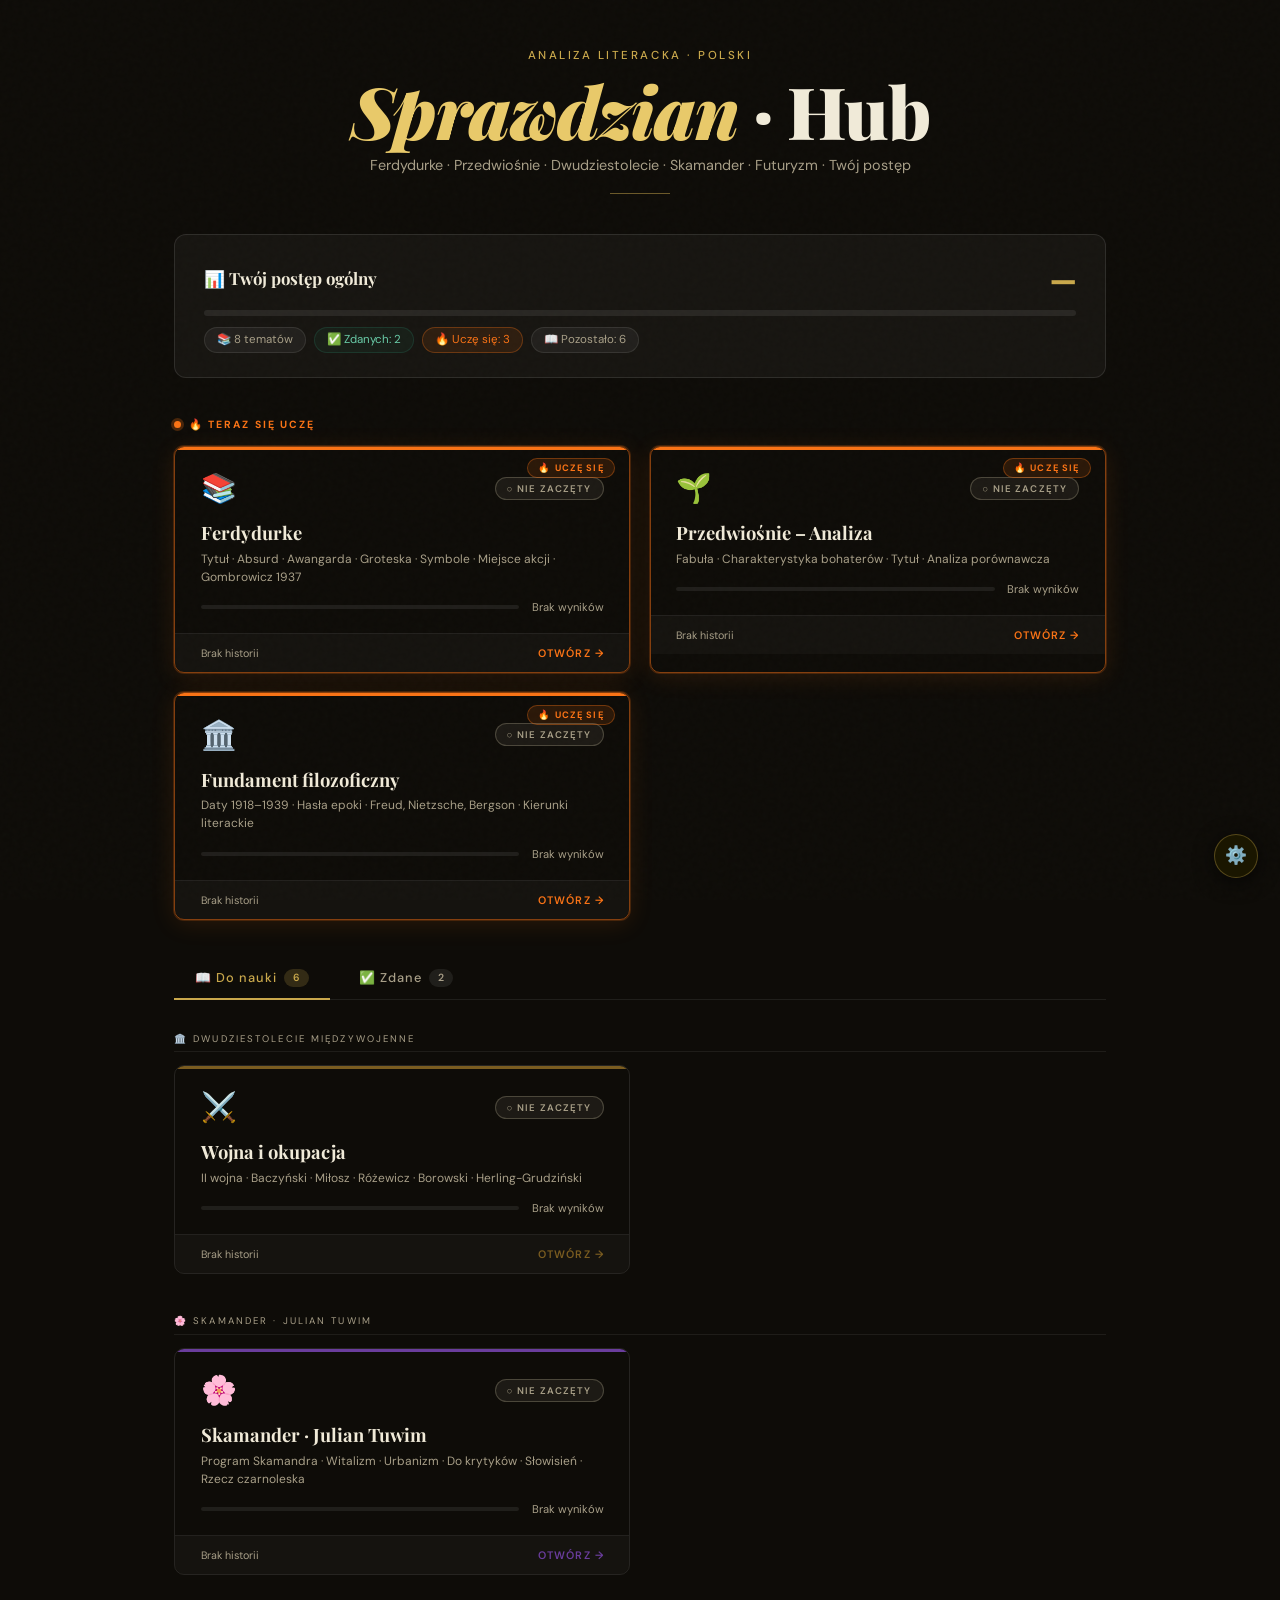
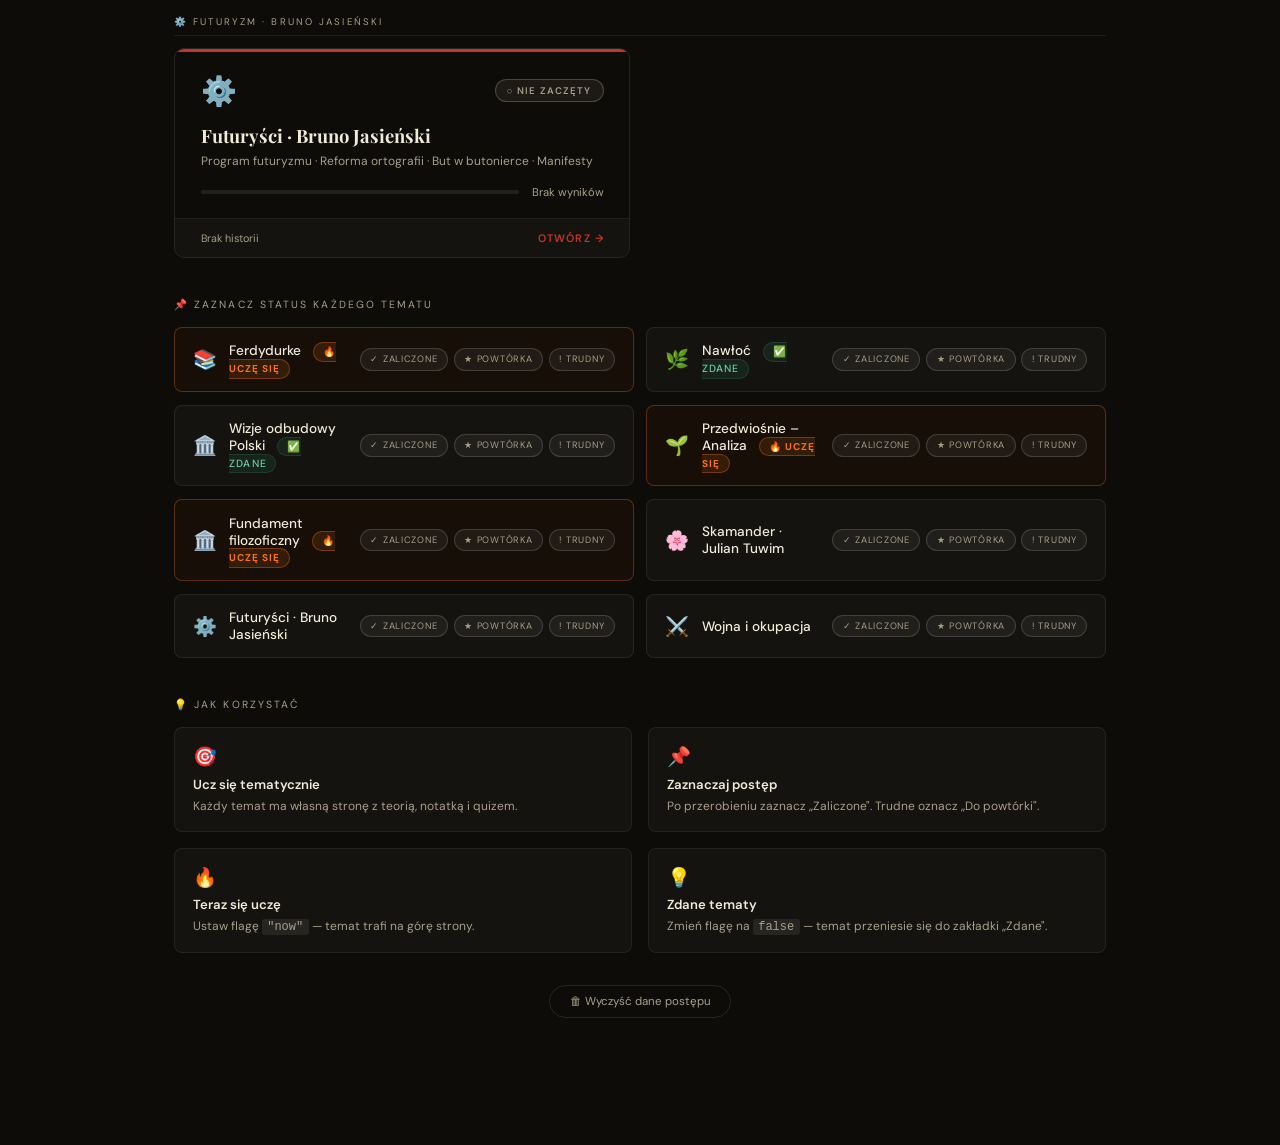
==== index.html @ b4d804f9 "Dodanie tekst4, poprawa design" ====
<!doctype html>
<html lang="pl">
  <head>
    <meta charset="UTF-8" />
    <meta name="viewport" content="width=device-width,initial-scale=1.0" />
    <title>Polski – Sprawdzian · Hub</title>
    <link
      rel="shortcut icon"
      href="assets/lucid-origin_Elegant_minimalist_logo_for_a_premium_educational_app_focused_on_literature_and_-0.jpg"
      type="image/x-icon"
    />
    <link
      href="https://fonts.googleapis.com/css2?family=Playfair+Display:wght@400;700;900&family=DM+Sans:wght@300;400;500&display=swap"
      rel="stylesheet"
    />
    <link rel="stylesheet" href="style.css" />
  </head>
  <body>
    <header>
      <p class="ey">Analiza Literacka · Polski</p>
      <h1><span>Sprawdzian</span> · Hub</h1>
      <p class="sub">
        Ferdydurke · Przedwiośnie · Dwudziestolecie · Skamander · Futuryzm ·
        Twój postęp
      </p>
      <div class="div"></div>
    </header>

    <div class="page">
      <!-- OVERALL PROGRESS -->
      <div class="ob">
        <div class="ot">
          <div class="otitle">📊 Twój postęp ogólny</div>
          <div class="opct" id="op">—</div>
        </div>
        <div class="pb"><div class="pf" id="ob" style="width: 0%"></div></div>
        <!-- STATS ROW — rendered by JS -->
        <div class="stats-row" id="stats-row">
          <div class="stat-pill" id="stat-avg">Brak wyników</div>
        </div>
      </div>

      <!-- NOW STUDYING -->
      <div id="now-studying-section" style="display: none; margin-bottom: 2rem">
        <div class="now-label">🔥 Teraz się uczę</div>
        <div class="tg" id="tg-now"></div>
      </div>

      <!-- TAB BAR -->
      <div class="tab-bar">
        <button
          class="tab-btn active"
          id="tab-active"
          onclick="switchTab('active')"
        >
          📖 Do nauki <span class="tab-count" id="count-active"></span>
        </button>
        <button class="tab-btn" id="tab-passed" onclick="switchTab('passed')">
          ✅ Zdane <span class="tab-count" id="count-passed"></span>
        </button>
      </div>

      <!-- ACTIVE TOPICS VIEW -->
      <div id="view-active">
        <div class="tg-label" id="lbl-ferdydurke">
          📚 Ferdydurke · Gombrowicz 1937
        </div>
        <div class="tg" id="tg-ferdydurke"></div>
        <div class="tg-label" id="lbl-przedwiosnie">
          🌿 Przedwiośnie · Żeromski 1924
        </div>
        <div class="tg" id="tg-przedwiosnie"></div>
        <div class="tg-label" id="lbl-epoka">
          🏛️ Dwudziestolecie międzywojenne
        </div>
        <div class="tg" id="tg-epoka"></div>
        <div class="tg-label" id="lbl-skamander">
          🌸 Skamander · Julian Tuwim
        </div>
        <div class="tg" id="tg-skamander"></div>
        <div class="tg-label" id="lbl-futuryzm">
          ⚙️ Futuryzm · Bruno Jasieński
        </div>
        <div class="tg" id="tg-futuryzm"></div>
        <div
          id="all-done-msg"
          style="display: none; text-align: center; padding: 3rem 1rem"
        >
          <div style="font-size: 3rem; margin-bottom: 1rem">🎉</div>
          <div
            style="
              font-family: &quot;Playfair Display&quot;, serif;
              font-size: 1.6rem;
              font-weight: 700;
              color: var(--ink);
              margin-bottom: 0.5rem;
            "
          >
            Wszystkie tematy zdane!
          </div>
          <div style="color: var(--ink2); font-size: 0.9rem">
            Przełącz na zakładkę „Zdane", aby zobaczyć archiwum.
          </div>
        </div>
      </div>

      <!-- PASSED TOPICS VIEW -->
      <div id="view-passed" style="display: none">
        <div
          style="
            background: rgba(42, 125, 95, 0.08);
            border: 1px solid rgba(42, 125, 95, 0.2);
            border-radius: 10px;
            padding: 1rem 1.4rem;
            margin-bottom: 1.4rem;
            font-size: 0.82rem;
            color: #6acca8;
            line-height: 1.5;
          "
        >
          ✅ Tematy oznaczone jako <strong>zdane w kodzie</strong> (flaga
          <code
            style="
              background: rgba(255, 255, 255, 0.07);
              padding: 0.1rem 0.4rem;
              border-radius: 4px;
              font-size: 0.78rem;
            "
            >false</code
          >).
        </div>
        <div class="tg" id="tg-passed"></div>
        <div
          id="no-passed-msg"
          style="
            display: none;
            text-align: center;
            padding: 3rem 1rem;
            color: var(--ink2);
            font-size: 0.9rem;
          "
        >
          Brak zdanych tematów.
        </div>
      </div>

      <div class="stitle">📌 Zaznacz status każdego tematu</div>
      <div class="sg" id="sg"></div>

      <div class="stitle">💡 Jak korzystać</div>
      <div class="tips">
        <div class="tip">
          <div class="ti">🎯</div>
          <div class="tt2">Ucz się tematycznie</div>
          <div class="td">
            Każdy temat ma własną stronę z teorią, notatką i quizem.
          </div>
        </div>
        <div class="tip">
          <div class="ti">📌</div>
          <div class="tt2">Zaznaczaj postęp</div>
          <div class="td">
            Po przerobieniu zaznacz „Zaliczone". Trudne oznacz „Do powtórki".
          </div>
        </div>
        <div class="tip">
          <div class="ti">🔥</div>
          <div class="tt2">Teraz się uczę</div>
          <div class="td">
            Ustaw flagę
            <code
              style="
                background: rgba(255, 255, 255, 0.08);
                padding: 0.05rem 0.35rem;
                border-radius: 3px;
              "
              >"now"</code
            >
            — temat trafi na górę strony.
          </div>
        </div>
        <div class="tip">
          <div class="ti">💡</div>
          <div class="tt2">Zdane tematy</div>
          <div class="td">
            Zmień flagę na
            <code
              style="
                background: rgba(255, 255, 255, 0.08);
                padding: 0.05rem 0.35rem;
                border-radius: 3px;
              "
              >false</code
            >
            — temat przeniesie się do zakładki „Zdane".
          </div>
        </div>
      </div>
      <button class="rb" onclick="confirmReset()">
        🗑 Wyczyść dane postępu
      </button>
    </div>

    <!-- DEV PANEL -->
    <button id="dev-toggle" onclick="toggleDevPanel()" title="Panel dewelopera">
      ⚙️
    </button>
    <div id="dev-panel">
      <div class="dp-head">
        <div>
          <div class="dp-title">⚙️ Panel dewelopera</div>
          <div class="dp-sub">Ręczne zarządzanie zaliczonymi tematami</div>
        </div>
        <button class="dp-close" onclick="toggleDevPanel()">✕</button>
      </div>
      <div class="dp-bulk">
        <button class="dp-bulk-btn" onclick="bulkDone()">
          ✓ Zalicz wszystkie
        </button>
        <button class="dp-bulk-btn" onclick="bulkClear()">
          ○ Odznacz wszystkie
        </button>
        <button class="dp-bulk-btn danger" onclick="confirmReset()">
          🗑 Reset danych
        </button>
      </div>
      <div id="dp-body"></div>
      <div class="dp-info">
        Zaliczone tematy są
        <strong style="color: var(--ink)">wyszarzone i przekreślone</strong> na
        głównej liście.
      </div>
    </div>

    <style>
      /* ── STATS ROW ── */
      .stats-row {
        display: flex;
        flex-wrap: wrap;
        gap: 0.5rem;
        margin-top: 0.7rem;
        align-items: center;
      }
      .stat-pill {
        font-size: 0.72rem;
        color: var(--ink2);
        background: rgba(255, 255, 255, 0.05);
        border: 1px solid rgba(255, 255, 255, 0.09);
        border-radius: 100px;
        padding: 0.22rem 0.75rem;
        white-space: nowrap;
        line-height: 1.5;
        transition: all 0.2s;
      }
      .stat-pill.sp-avg {
        color: var(--gold);
        background: rgba(201, 168, 76, 0.1);
        border-color: rgba(201, 168, 76, 0.25);
      }
      .stat-pill.sp-total {
        color: var(--ink2);
      }
      .stat-pill.sp-done {
        color: #6acca8;
        background: rgba(42, 125, 95, 0.1);
        border-color: rgba(42, 125, 95, 0.25);
      }
      .stat-pill.sp-now {
        color: #f97316;
        background: rgba(249, 115, 22, 0.1);
        border-color: rgba(249, 115, 22, 0.3);
      }
      .stat-pill.sp-left {
        color: var(--ink2);
      }

      /* ── NOW STUDYING ── */
      .now-label {
        font-size: 0.65rem;
        font-weight: 700;
        letter-spacing: 0.2em;
        text-transform: uppercase;
        color: #f97316;
        margin-bottom: 0.9rem;
        display: flex;
        align-items: center;
        gap: 0.5rem;
      }
      .now-label::before {
        content: "";
        display: inline-block;
        width: 7px;
        height: 7px;
        border-radius: 50%;
        background: #f97316;
        box-shadow: 0 0 0 3px rgba(249, 115, 22, 0.25);
        animation: pulse 1.6s ease-in-out infinite;
      }
      @keyframes pulse {
        0%,
        100% {
          box-shadow: 0 0 0 3px rgba(249, 115, 22, 0.25);
        }
        50% {
          box-shadow: 0 0 0 7px rgba(249, 115, 22, 0.05);
        }
      }
      .tc.is-now {
        border-color: rgba(249, 115, 22, 0.5) !important;
        box-shadow:
          0 0 0 1px rgba(249, 115, 22, 0.2),
          0 4px 24px rgba(249, 115, 22, 0.12);
      }
      .tc.is-now::before {
        background: #f97316 !important;
      }
      .tc.is-now::after {
        content: "🔥 Uczę się";
        position: absolute;
        top: 0.7rem;
        right: 0.9rem;
        font-size: 0.58rem;
        font-weight: 700;
        letter-spacing: 0.12em;
        text-transform: uppercase;
        color: #f97316;
        background: rgba(249, 115, 22, 0.12);
        border: 1px solid rgba(249, 115, 22, 0.35);
        border-radius: 100px;
        padding: 0.2rem 0.65rem;
        pointer-events: none;
      }

      /* ── TAB BAR ── */
      .tab-bar {
        display: flex;
        gap: 0.5rem;
        margin: 1.6rem 0 1.2rem;
        border-bottom: 1px solid rgba(255, 255, 255, 0.08);
        padding-bottom: 0;
      }
      .tab-btn {
        font-family: "DM Sans", sans-serif;
        font-size: 0.8rem;
        font-weight: 500;
        letter-spacing: 0.08em;
        padding: 0.55rem 1.3rem 0.7rem;
        background: transparent;
        border: none;
        border-bottom: 2px solid transparent;
        color: var(--ink2, #a89f88);
        cursor: pointer;
        transition: all 0.18s;
        display: flex;
        align-items: center;
        gap: 0.45rem;
        margin-bottom: -1px;
      }
      .tab-btn:hover {
        color: var(--ink, #f0ead8);
      }
      .tab-btn.active {
        color: var(--gold, #c9a84c);
        border-bottom-color: var(--gold, #c9a84c);
      }
      .tab-count {
        font-size: 0.65rem;
        font-weight: 600;
        letter-spacing: 0.05em;
        background: rgba(255, 255, 255, 0.08);
        border-radius: 100px;
        padding: 0.15rem 0.55rem;
        color: inherit;
      }
      .tab-btn.active .tab-count {
        background: rgba(201, 168, 76, 0.2);
      }

      /* ── PASSED CARD ── */
      .tc.is-passed {
        opacity: 0.55;
        filter: grayscale(0.4);
      }
      .tc.is-passed::after {
        content: "✅ Zdane";
        position: absolute;
        top: 0.7rem;
        right: 0.9rem;
        font-size: 0.6rem;
        font-weight: 600;
        letter-spacing: 0.12em;
        text-transform: uppercase;
        color: #6acca8;
        background: rgba(42, 125, 95, 0.18);
        border: 1px solid rgba(42, 125, 95, 0.35);
        border-radius: 100px;
        padding: 0.2rem 0.6rem;
      }

      /* ── BADGES ── */
      .badge-now {
        font-size: 0.62rem;
        font-weight: 700;
        letter-spacing: 0.1em;
        text-transform: uppercase;
        color: #f97316;
        background: rgba(249, 115, 22, 0.12);
        border: 1px solid rgba(249, 115, 22, 0.35);
        border-radius: 100px;
        padding: 0.15rem 0.55rem;
        margin-left: 0.5rem;
        vertical-align: middle;
      }
      .badge-passed {
        font-size: 0.65rem;
        letter-spacing: 0.1em;
        text-transform: uppercase;
        color: #6acca8;
        background: rgba(42, 125, 95, 0.15);
        border: 1px solid rgba(42, 125, 95, 0.3);
        border-radius: 100px;
        padding: 0.15rem 0.55rem;
        margin-left: 0.5rem;
        vertical-align: middle;
      }
      .sr-now {
        border-color: rgba(249, 115, 22, 0.3) !important;
        background: rgba(249, 115, 22, 0.04) !important;
      }
    </style>

    <script>
      /* ============================================================
         ★★★  FLAGI TEMATÓW  ★★★
         true   = DO NAUKI
         false  = ZDANY
         "now"  = TERAZ SIĘ UCZĘ
         ============================================================ */
      const TOPIC_FLAGS = {
        temat1: "now",
        temat2: false, // zdane
        temat3: false, // zdane
        temat4: "now",
        temat8: true,
        temat9: true,
        temat10: "now",
        wojna_okupacja: true, // bedzie poprawa
      };

      const T = [
        {
          id: "ferdydurke",
          flagKey: "temat1",
          group: "ferdydurke",
          l: "Ferdydurke",
          e: "📚",
          c: "#c84b2f",
          f: "temat1.html",
          d: "Tytuł · Absurd · Awangarda · Groteska · Symbole · Miejsce akcji · Gombrowicz 1937",
        },
        {
          id: "nawloc",
          flagKey: "temat2",
          group: "przedwiosnie",
          l: "Nawłoć",
          e: "🌿",
          c: "#2a7d5f",
          f: "temat2.html",
          d: "Przestrzeń · Kontrast społeczny · Bohaterowie · Znaczenie dworku · Żeromski 1924",
        },
        {
          id: "wizje",
          flagKey: "temat3",
          group: "przedwiosnie",
          l: "Wizje odbudowy Polski",
          e: "🏛️",
          c: "#2458a0",
          f: "temat3.html",
          d: "Seweryn · Szklane domy · Gajowiec · Lulek · Dylemat Cezarego · Żeromski 1924",
        },
        {
          id: "przedwiosnie",
          flagKey: "temat4",
          group: "przedwiosnie",
          l: "Przedwiośnie – Analiza",
          e: "🌱",
          c: "#b87020",
          f: "temat4.html",
          d: "Fabuła · Charakterystyka bohaterów · Tytuł · Analiza porównawcza",
        },
        {
          id: "dwudziestolecie",
          flagKey: "temat10",
          group: "epoka",
          l: "Fundament filozoficzny",
          e: "🏛️",
          c: "#9c3060",
          f: "temat10.html",
          d: "Daty 1918–1939 · Hasła epoki · Freud, Nietzsche, Bergson · Kierunki literackie",
        },
        {
          id: "skamander_tuwim",
          flagKey: "temat9",
          group: "skamander",
          l: "Skamander · Julian Tuwim",
          e: "🌸",
          c: "#6a3d9c",
          f: "temat9.html",
          d: "Program Skamandra · Witalizm · Urbanizm · Do krytyków · Słowisień · Rzecz czarnoleska",
        },
        {
          id: "futuryzm_jasienski",
          flagKey: "temat8",
          group: "futuryzm",
          l: "Futuryści · Bruno Jasieński",
          e: "⚙️",
          c: "#c0362a",
          f: "temat8.html",
          d: "Program futuryzmu · Reforma ortografii · But w butonierce · Manifesty",
        },
        {
          id: "wojna_okupacja",
          flagKey: "wojna_okupacja",
          group: "epoka",
          l: "Wojna i okupacja",
          e: "⚔️",
          c: "#7a5c20",
          f: "wojna_i_okupacja.html",
          d: "II wojna · Baczyński · Miłosz · Różewicz · Borowski · Herling-Grudziński",
        },
      ];

      /* ── Flag helpers ── */
      function getFlag(t) {
        return TOPIC_FLAGS[t.flagKey];
      }
      function isPassed(t) {
        return getFlag(t) === false;
      }
      function isNow(t) {
        return getFlag(t) === "now";
      }
      function isActive(t) {
        return !isPassed(t);
      }

      /* ── Progress ── */
      const SC = {
        "": {
          l: "Nie zaczęty",
          i: "○",
          c: "#a89f88",
          b: "rgba(168,159,136,.1)",
        },
        done: {
          l: "Zaliczone ✓",
          i: "✓",
          c: "#2a7d5f",
          b: "rgba(42,125,95,.15)",
        },
        focus: {
          l: "Do powtórki",
          i: "★",
          c: "#c9a84c",
          b: "rgba(201,168,76,.15)",
        },
        hard: { l: "Trudny", i: "!", c: "#c84b2f", b: "rgba(200,75,47,.15)" },
      };
      function gp() {
        try {
          return JSON.parse(localStorage.getItem("polski_progress") || "{}");
        } catch {
          return {};
        }
      }
      function sp(d) {
        try {
          localStorage.setItem("polski_progress", JSON.stringify(d));
        } catch {}
      }
      function setStatus(id, s) {
        const p = gp();
        if (!p[id]) p[id] = {};
        p[id].status = p[id].status === s ? "" : s;
        sp(p);
        renderAll();
      }

      /* ── Tab ── */
      let currentTab = "active";
      function switchTab(tab) {
        currentTab = tab;
        document.getElementById("view-active").style.display =
          tab === "active" ? "" : "none";
        document.getElementById("view-passed").style.display =
          tab === "passed" ? "" : "none";
        document
          .getElementById("tab-active")
          .classList.toggle("active", tab === "active");
        document
          .getElementById("tab-passed")
          .classList.toggle("active", tab === "passed");
      }

      /* ── Card builder ── */
      function buildCard(t, p, i) {
        const td = p[t.id] || {};
        const st = td.status || "";
        const sc = SC[st];
        const lp = td.lastPct;
        const hist = (td.history || [])
          .slice(-3)
          .map((h) => h.pct + "%")
          .join(" → ");
        const isDone = st === "done";
        const passed = isPassed(t);
        const now = isNow(t);
        const a = document.createElement("a");
        a.href = t.f;
        a.className =
          "tc" +
          (isDone ? " is-done" : "") +
          (passed ? " is-passed" : "") +
          (now ? " is-now" : "");
        a.style.cssText = `--tc:${now ? "#f97316" : t.c};animation-delay:${i * 0.07}s;position:relative`;
        a.innerHTML = `
          <div class="tci">
            <div class="tct">
              <div class="tce">${t.e}</div>
              <div class="tcb" style="color:${sc.c};border-color:${sc.c}55;background:${sc.b}">${sc.i} ${sc.l}</div>
            </div>
            <div class="tcn${isDone ? " done-text" : ""}">${t.l}${isDone ? ' <span style="font-size:.9rem;opacity:.5">✓</span>' : ""}</div>
            <div class="tcd">${t.d}</div>
            <div class="tcr">
              <div class="tcsb"><div class="tcsf" style="width:${lp || 0}%"></div></div>
              <div class="tcst">${lp !== undefined ? lp + "% ostatni quiz" : "Brak wyników"}</div>
            </div>
          </div>
          <div class="tcf">
            <div class="tch">${hist || "Brak historii"}</div>
            <div class="tcg">${isDone ? "Zaliczone ✓" : "Otwórz →"}</div>
          </div>`;
        return a;
      }

      /* ── MAIN RENDER ── */
      function renderAll() {
        const p = gp();

        /* --- STATS --- */
        const pcts = T.map((t) => p[t.id]?.lastPct).filter(
          (x) => x !== undefined,
        );
        const nowTopics = T.filter((t) => isNow(t));
        const passedTopics = T.filter((t) => isPassed(t));
        const activeTopics = T.filter((t) => isActive(t) && !isNow(t));
        const allActive = [...nowTopics, ...activeTopics];
        const total = T.length;
        const doneCount = T.filter((t) => p[t.id]?.status === "done").length;
        const leftCount = allActive.length;

        const opEl = document.getElementById("op");
        const barEl = document.getElementById("ob");
        const srow = document.getElementById("stats-row");

        if (!pcts.length) {
          opEl.textContent = "—";
          barEl.style.width = "0%";
          srow.innerHTML = `
            <div class="stat-pill sp-total">📚 ${total} tematów</div>
            <div class="stat-pill sp-done">✅ Zdanych: ${passedTopics.length}</div>
            <div class="stat-pill sp-now">🔥 Uczę się: ${nowTopics.length}</div>
            <div class="stat-pill sp-left">📖 Pozostało: ${leftCount}</div>`;
        } else {
          const avg = Math.round(pcts.reduce((a, b) => a + b, 0) / pcts.length);
          opEl.textContent = avg + "%";
          barEl.style.width = avg + "%";
          srow.innerHTML = `
            <div class="stat-pill sp-avg">Średnia: ${avg}%</div>
            <div class="stat-pill sp-done">✅ Zdanych: ${passedTopics.length}/${total}</div>
            <div class="stat-pill sp-now">🔥 Uczę się: ${nowTopics.length}</div>
            <div class="stat-pill sp-left">📖 Zaliczone: ${doneCount}/${total}</div>`;
        }

        /* --- TAB COUNTERS --- */
        document.getElementById("count-active").textContent = allActive.length;
        document.getElementById("count-passed").textContent =
          passedTopics.length;

        /* --- NOW section --- */
        const nowSection = document.getElementById("now-studying-section");
        const nowGrid = document.getElementById("tg-now");
        nowGrid.innerHTML = "";
        if (nowTopics.length) {
          nowSection.style.display = "";
          nowTopics.forEach((t, i) => nowGrid.appendChild(buildCard(t, p, i)));
        } else {
          nowSection.style.display = "none";
        }

        /* --- ACTIVE groups --- */
        const groups = {
          ferdydurke: document.getElementById("tg-ferdydurke"),
          przedwiosnie: document.getElementById("tg-przedwiosnie"),
          epoka: document.getElementById("tg-epoka"),
          skamander: document.getElementById("tg-skamander"),
          futuryzm: document.getElementById("tg-futuryzm"),
        };
        Object.values(groups).forEach((el) => (el.innerHTML = ""));
        const groupsWithActive = new Set(activeTopics.map((t) => t.group));
        [
          "ferdydurke",
          "przedwiosnie",
          "epoka",
          "skamander",
          "futuryzm",
        ].forEach((grp) => {
          const lbl = document.getElementById("lbl-" + grp);
          const show = groupsWithActive.has(grp);
          if (lbl) lbl.style.display = show ? "" : "none";
          if (groups[grp]) groups[grp].style.display = show ? "" : "none";
        });
        activeTopics.forEach((t, i) => {
          const grp = groups[t.group] || groups["epoka"];
          if (grp) grp.appendChild(buildCard(t, p, i));
        });
        document.getElementById("all-done-msg").style.display =
          activeTopics.length === 0 && nowTopics.length === 0 ? "" : "none";

        /* --- PASSED grid --- */
        const passedGrid = document.getElementById("tg-passed");
        passedGrid.innerHTML = "";
        passedTopics.forEach((t, i) =>
          passedGrid.appendChild(buildCard(t, p, i)),
        );
        document.getElementById("no-passed-msg").style.display =
          passedTopics.length === 0 ? "" : "none";

        /* --- STATUS ROWS --- */
        const sg = document.getElementById("sg");
        sg.innerHTML = "";
        T.forEach((t, i) => {
          const td = p[t.id] || {};
          const cur = td.status || "";
          const isDone = cur === "done";
          const passed = isPassed(t);
          const now = isNow(t);
          const row = document.createElement("div");
          row.className =
            "sr" + (isDone ? " is-done" : "") + (now ? " sr-now" : "");
          row.style.animationDelay = i * 0.06 + "s";
          row.innerHTML = `
            <span style="font-size:1.2rem">${t.e}</span>
            <div class="sn${isDone ? " done-strike" : ""}">
              ${t.l}
              ${now ? '<span class="badge-now">🔥 Uczę się</span>' : ""}
              ${passed ? '<span class="badge-passed">✅ zdane</span>' : ""}
            </div>
            <div class="sbw">
              <button class="sb${cur === "done" ? " sd" : ""}"  onclick="setStatus('${t.id}','done')">✓ Zaliczone</button>
              <button class="sb${cur === "focus" ? " sf" : ""}" onclick="setStatus('${t.id}','focus')">★ Powtórka</button>
              <button class="sb${cur === "hard" ? " sh" : ""}"  onclick="setStatus('${t.id}','hard')">! Trudny</button>
            </div>`;
          sg.appendChild(row);
        });

        renderDevPanel();
      }

      /* ── DEV PANEL ── */
      const GROUP_LABELS = {
        ferdydurke: "📚 Ferdydurke",
        przedwiosnie: "🌿 Przedwiośnie",
        epoka: "🏛️ Dwudziestolecie",
        skamander: "🌸 Skamander",
        futuryzm: "⚙️ Futuryzm",
      };
      function renderDevPanel() {
        const p = gp();
        const body = document.getElementById("dp-body");
        body.innerHTML = "";
        const grps = {};
        T.forEach((t) => {
          if (!grps[t.group]) grps[t.group] = [];
          grps[t.group].push(t);
        });
        Object.entries(grps).forEach(([grp, topics]) => {
          const sec = document.createElement("div");
          sec.className = "dp-section";
          const title = document.createElement("div");
          title.className = "dp-section-title";
          title.textContent = GROUP_LABELS[grp] || grp;
          sec.appendChild(title);
          topics.forEach((t) => {
            const td = p[t.id] || {};
            const isDone = td.status === "done";
            const now = isNow(t);
            const passed = isPassed(t);
            const row = document.createElement("div");
            row.className = "dp-row";
            row.innerHTML = `
              <div class="dp-emoji">${t.e}</div>
              <div class="dp-name${isDone ? " done" : ""}">${t.l}${now ? '<span style="font-size:.6rem;color:#f97316;margin-left:.4rem">🔥</span>' : ""}${passed ? '<span style="font-size:.6rem;color:#6acca8;margin-left:.4rem">✅</span>' : ""}</div>
              <label class="dp-switch"><input type="checkbox" ${isDone ? "checked" : ""} onchange="devToggle('${t.id}',this.checked)"/><span class="dp-slider"></span></label>`;
            sec.appendChild(row);
          });
          body.appendChild(sec);
        });
      }
      function devToggle(id, c) {
        const p = gp();
        if (!p[id]) p[id] = {};
        p[id].status = c ? "done" : "";
        sp(p);
        renderAll();
      }
      function bulkDone() {
        const p = gp();
        T.forEach((t) => {
          if (!p[t.id]) p[t.id] = {};
          p[t.id].status = "done";
        });
        sp(p);
        renderAll();
      }
      function bulkClear() {
        const p = gp();
        T.forEach((t) => {
          if (p[t.id]) p[t.id].status = "";
        });
        sp(p);
        renderAll();
      }
      function toggleDevPanel() {
        document.getElementById("dev-panel").classList.toggle("open");
      }
      function confirmReset() {
        if (confirm("Wyczyścić wszystkie dane postępu i wyniki quizów?")) {
          localStorage.removeItem("polski_progress");
          renderAll();
        }
      }

      renderAll();
      document.addEventListener("click", (e) => {
        const panel = document.getElementById("dev-panel");
        const toggle = document.getElementById("dev-toggle");
        if (
          panel.classList.contains("open") &&
          !panel.contains(e.target) &&
          !toggle.contains(e.target)
        )
          panel.classList.remove("open");
      });
    </script>
  </body>
</html>
---- style.css ----
*,
*::before,
*::after {
  box-sizing: border-box;
  margin: 0;
  padding: 0;
}
:root {
  --bg: #0e0c08;
  --ink: #f0ead8;
  --ink2: #a89f88;
  --gold: #c9a84c;
  --gold2: #e8c96a;
  --coral: #c84b2f;
  --teal: #2a7d5f;
  --blue: #2458a0;
  --amber: #b87020;
}
body {
  background: var(--bg);
  color: var(--ink);
  font-family: "DM Sans", sans-serif;
  min-height: 100vh;
  padding: 0 0 5rem;
}
body::before {
  content: "";
  position: fixed;
  inset: 0;
  background-image: url("data:image/svg+xml,%3Csvg viewBox='0 0 200 200' xmlns='http://www.w3.org/2000/svg'%3E%3Cfilter id='n'%3E%3CfeTurbulence type='fractalNoise' baseFrequency='0.9' numOctaves='4' stitchTiles='stitch'/%3E%3C/filter%3E%3Crect width='100%25' height='100%25' filter='url(%23n)' opacity='0.05'/%3E%3C/svg%3E");
  opacity: 0.35;
  pointer-events: none;
  z-index: 0;
}
header {
  position: relative;
  z-index: 1;
  text-align: center;
  padding: 3rem 2rem 0;
}
.ey {
  font-size: 0.72rem;
  font-weight: 500;
  letter-spacing: 0.22em;
  text-transform: uppercase;
  color: var(--gold);
  margin-bottom: 0.7rem;
}
h1 {
  font-family: "Playfair Display", serif;
  font-size: clamp(2rem, 6vw, 4.5rem);
  font-weight: 900;
  line-height: 1;
  color: var(--ink);
  letter-spacing: -0.02em;
}
h1 span {
  color: var(--gold2);
  font-style: italic;
}
.sub {
  margin-top: 0.6rem;
  font-size: 0.9rem;
  color: var(--ink2);
}
.div {
  width: 60px;
  height: 1px;
  background: var(--gold);
  margin: 1.2rem auto 0;
  opacity: 0.5;
}
.page {
  position: relative;
  z-index: 1;
  max-width: 980px;
  margin: 0 auto;
  padding: 2.5rem 1.5rem;
}
@keyframes fu {
  from {
    opacity: 0;
    transform: translateY(16px);
  }
  to {
    opacity: 1;
    transform: translateY(0);
  }
}
.ob {
  background: rgba(255, 255, 255, 0.04);
  border: 1px solid rgba(255, 255, 255, 0.1);
  border-radius: 12px;
  padding: 1.5rem 1.8rem;
  margin-bottom: 2.5rem;
  animation: fu 0.4s ease;
}
.ot {
  display: flex;
  justify-content: space-between;
  align-items: center;
  margin-bottom: 0.8rem;
}
.otitle {
  font-family: "Playfair Display", serif;
  font-size: 1.05rem;
  font-weight: 700;
}
.opct {
  font-size: 1.8rem;
  font-weight: 900;
  font-family: "Playfair Display", serif;
  color: var(--gold);
}
.pb {
  height: 6px;
  background: rgba(255, 255, 255, 0.08);
  border-radius: 3px;
  overflow: hidden;
}
.pf {
  height: 100%;
  background: linear-gradient(90deg, var(--teal), var(--gold));
  border-radius: 3px;
  transition: width 0.8s ease;
}
.os {
  margin-top: 0.6rem;
  font-size: 0.75rem;
  color: var(--ink2);
}
.tg {
  display: grid;
  grid-template-columns: repeat(2, 1fr);
  gap: 1.2rem;
  margin-bottom: 2.5rem;
}
@media (max-width: 640px) {
  .tg {
    grid-template-columns: 1fr;
  }
}
.tc {
  border-radius: 10px;
  border: 1px solid rgba(255, 255, 255, 0.1);
  overflow: hidden;
  text-decoration: none;
  display: block;
  position: relative;
  transition:
    transform 0.2s,
    border-color 0.2s;
  animation: fu 0.5s ease both;
}
.tc:hover {
  transform: translateY(-3px);
  border-color: rgba(255, 255, 255, 0.22);
}
.tc::before {
  content: "";
  position: absolute;
  top: 0;
  left: 0;
  right: 0;
  height: 3px;
  background: var(--tc);
}
.tci {
  padding: 1.4rem 1.6rem 1.2rem;
}
.tct {
  display: flex;
  align-items: center;
  justify-content: space-between;
  margin-bottom: 0.8rem;
}
.tce {
  font-size: 1.8rem;
}
.tcb {
  font-size: 0.6rem;
  letter-spacing: 0.12em;
  text-transform: uppercase;
  padding: 0.25rem 0.7rem;
  border-radius: 100px;
  border: 1px solid;
  font-weight: 600;
}
.tcn {
  font-family: "Playfair Display", serif;
  font-size: 1.15rem;
  font-weight: 700;
  color: var(--ink);
  margin-bottom: 0.3rem;
}
.tcd {
  font-size: 0.75rem;
  color: var(--ink2);
  line-height: 1.5;
  margin-bottom: 0.9rem;
}
.tcr {
  display: flex;
  align-items: center;
  gap: 0.8rem;
}
.tcsb {
  flex: 1;
  height: 4px;
  background: rgba(255, 255, 255, 0.08);
  border-radius: 2px;
  overflow: hidden;
}
.tcsf {
  height: 100%;
  border-radius: 2px;
  background: var(--tc);
  transition: width 0.6s ease;
}
.tcst {
  font-size: 0.7rem;
  color: var(--ink2);
  white-space: nowrap;
}
.tcf {
  display: flex;
  align-items: center;
  justify-content: space-between;
  padding: 0.75rem 1.6rem;
  background: rgba(255, 255, 255, 0.03);
  border-top: 1px solid rgba(255, 255, 255, 0.06);
}
.tch {
  font-size: 0.67rem;
  color: var(--ink2);
}
.tcg {
  font-size: 0.68rem;
  letter-spacing: 0.1em;
  text-transform: uppercase;
  color: var(--tc);
  font-weight: 600;
}
/* Divider między grupami tematów */
.tg-label {
  font-size: 0.6rem;
  letter-spacing: 0.22em;
  text-transform: uppercase;
  color: var(--ink2);
  margin: 2rem 0 0.8rem;
  padding-bottom: 0.4rem;
  border-bottom: 1px solid rgba(255, 255, 255, 0.07);
}
.stitle {
  font-size: 0.65rem;
  letter-spacing: 0.2em;
  text-transform: uppercase;
  color: var(--ink2);
  margin-bottom: 1rem;
}
.sg {
  display: grid;
  grid-template-columns: repeat(2, 1fr);
  gap: 0.8rem;
  margin-bottom: 2.5rem;
}
@media (max-width: 580px) {
  .sg {
    grid-template-columns: 1fr;
  }
}
.sr {
  background: rgba(255, 255, 255, 0.03);
  border: 1px solid rgba(255, 255, 255, 0.08);
  border-radius: 8px;
  padding: 0.9rem 1.1rem;
  display: flex;
  align-items: center;
  gap: 0.8rem;
  animation: fu 0.5s ease both;
}
.sn {
  font-size: 0.85rem;
  font-weight: 500;
  flex: 1;
}
.sbw {
  display: flex;
  gap: 0.35rem;
  flex-wrap: wrap;
}
.sb {
  font-size: 0.58rem;
  letter-spacing: 0.08em;
  text-transform: uppercase;
  padding: 0.26rem 0.6rem;
  border-radius: 100px;
  border: 1px solid rgba(255, 255, 255, 0.15);
  background: rgba(255, 255, 255, 0.05);
  color: var(--ink2);
  cursor: pointer;
  transition: all 0.15s;
  font-family: "DM Sans", sans-serif;
}
.sb:hover {
  border-color: rgba(255, 255, 255, 0.3);
  color: var(--ink);
}
.sb.sd {
  background: rgba(42, 125, 95, 0.2);
  border-color: #2a7d5f;
  color: #6acca8;
}
.sb.sf {
  background: rgba(201, 168, 76, 0.2);
  border-color: #c9a84c;
  color: #e8c96a;
}
.sb.sh {
  background: rgba(200, 75, 47, 0.2);
  border-color: #c84b2f;
  color: #f09080;
}
.tips {
  display: grid;
  grid-template-columns: 1fr 1fr;
  gap: 1rem;
  margin-bottom: 2rem;
}
@media (max-width: 560px) {
  .tips {
    grid-template-columns: 1fr;
  }
}
.tip {
  background: rgba(255, 255, 255, 0.03);
  border: 1px solid rgba(255, 255, 255, 0.07);
  border-radius: 8px;
  padding: 1rem 1.1rem;
}
.ti {
  font-size: 1.2rem;
  margin-bottom: 0.4rem;
}
.tt2 {
  font-size: 0.82rem;
  font-weight: 600;
  color: var(--ink);
  margin-bottom: 0.25rem;
}
.td {
  font-size: 0.75rem;
  color: var(--ink2);
  line-height: 1.5;
}
.rb {
  background: none;
  border: 1px solid rgba(255, 255, 255, 0.1);
  color: var(--ink2);
  font-family: "DM Sans", sans-serif;
  font-size: 0.72rem;
  padding: 0.5rem 1.2rem;
  border-radius: 100px;
  cursor: pointer;
  transition: all 0.15s;
  display: block;
  margin: 0 auto;
}
.rb:hover {
  border-color: var(--coral);
  color: var(--coral);
}

*,
*::before,
*::after {
  box-sizing: border-box;
  margin: 0;
  padding: 0;
}
:root {
  --bg: #0e0c08;
  --ink: #f0ead8;
  --ink2: #a89f88;
  --gold: #c9a84c;
  --gold2: #e8c96a;
  --coral: #c84b2f;
  --teal: #2a7d5f;
  --blue: #2458a0;
  --amber: #b87020;
}
body {
  background: var(--bg);
  color: var(--ink);
  font-family: "DM Sans", sans-serif;
  min-height: 100vh;
  padding: 0 0 5rem;
}
body::before {
  content: "";
  position: fixed;
  inset: 0;
  background-image: url("data:image/svg+xml,%3Csvg viewBox='0 0 200 200' xmlns='http://www.w3.org/2000/svg'%3E%3Cfilter id='n'%3E%3CfeTurbulence type='fractalNoise' baseFrequency='0.9' numOctaves='4' stitchTiles='stitch'/%3E%3C/filter%3E%3Crect width='100%25' height='100%25' filter='url(%23n)' opacity='0.05'/%3E%3C/svg%3E");
  opacity: 0.35;
  pointer-events: none;
  z-index: 0;
}

header {
  position: relative;
  z-index: 1;
  text-align: center;
  padding: 3rem 2rem 0;
}
.ey {
  font-size: 0.72rem;
  font-weight: 500;
  letter-spacing: 0.22em;
  text-transform: uppercase;
  color: var(--gold);
  margin-bottom: 0.7rem;
}
h1 {
  font-family: "Playfair Display", serif;
  font-size: clamp(2rem, 6vw, 4.5rem);
  font-weight: 900;
  line-height: 1;
  color: var(--ink);
  letter-spacing: -0.02em;
}
h1 span {
  color: var(--gold2);
  font-style: italic;
}
.sub {
  margin-top: 0.6rem;
  font-size: 0.9rem;
  color: var(--ink2);
}
.div {
  width: 60px;
  height: 1px;
  background: var(--gold);
  margin: 1.2rem auto 0;
  opacity: 0.5;
}

.page {
  position: relative;
  z-index: 1;
  max-width: 980px;
  margin: 0 auto;
  padding: 2.5rem 1.5rem;
}

@keyframes fu {
  from {
    opacity: 0;
    transform: translateY(16px);
  }
  to {
    opacity: 1;
    transform: translateY(0);
  }
}

/* OVERALL PROGRESS */
.ob {
  background: rgba(255, 255, 255, 0.04);
  border: 1px solid rgba(255, 255, 255, 0.1);
  border-radius: 12px;
  padding: 1.5rem 1.8rem;
  margin-bottom: 2.5rem;
  animation: fu 0.4s ease;
}
.ot {
  display: flex;
  justify-content: space-between;
  align-items: center;
  margin-bottom: 0.8rem;
}
.otitle {
  font-family: "Playfair Display", serif;
  font-size: 1.05rem;
  font-weight: 700;
}
.opct {
  font-size: 1.8rem;
  font-weight: 900;
  font-family: "Playfair Display", serif;
  color: var(--gold);
}
.pb {
  height: 6px;
  background: rgba(255, 255, 255, 0.08);
  border-radius: 3px;
  overflow: hidden;
}
.pf {
  height: 100%;
  background: linear-gradient(90deg, var(--teal), var(--gold));
  border-radius: 3px;
  transition: width 0.8s ease;
}
.os {
  margin-top: 0.6rem;
  font-size: 0.75rem;
  color: var(--ink2);
}

/* GROUP LABEL */
.tg-label {
  font-size: 0.6rem;
  letter-spacing: 0.22em;
  text-transform: uppercase;
  color: var(--ink2);
  margin: 2rem 0 0.8rem;
  padding-bottom: 0.4rem;
  border-bottom: 1px solid rgba(255, 255, 255, 0.07);
}

/* TOPIC GRID */
.tg {
  display: grid;
  grid-template-columns: repeat(2, 1fr);
  gap: 1.2rem;
  margin-bottom: 2.5rem;
}
@media (max-width: 640px) {
  .tg {
    grid-template-columns: 1fr;
  }
}

/* TOPIC CARD */
.tc {
  border-radius: 10px;
  border: 1px solid rgba(255, 255, 255, 0.1);
  overflow: hidden;
  text-decoration: none;
  display: block;
  position: relative;
  transition:
    transform 0.2s,
    border-color 0.2s,
    opacity 0.4s;
  animation: fu 0.5s ease both;
}
.tc:hover {
  transform: translateY(-3px);
  border-color: rgba(255, 255, 255, 0.22);
}
.tc::before {
  content: "";
  position: absolute;
  top: 0;
  left: 0;
  right: 0;
  height: 3px;
  background: var(--tc);
}

/* DONE STATE — dimmed */
.tc.is-done {
  opacity: 0.38;
  filter: grayscale(0.5);
}
.tc.is-done:hover {
  opacity: 0.6;
  filter: grayscale(0.2);
}
.tc.is-done .tcn {
  text-decoration: line-through;
  text-decoration-color: rgba(255, 255, 255, 0.35);
}

.tci {
  padding: 1.4rem 1.6rem 1.2rem;
}
.tct {
  display: flex;
  align-items: center;
  justify-content: space-between;
  margin-bottom: 0.8rem;
}
.tce {
  font-size: 1.8rem;
}
.tcb {
  font-size: 0.6rem;
  letter-spacing: 0.12em;
  text-transform: uppercase;
  padding: 0.25rem 0.7rem;
  border-radius: 100px;
  border: 1px solid;
  font-weight: 600;
}
.tcn {
  font-family: "Playfair Display", serif;
  font-size: 1.15rem;
  font-weight: 700;
  color: var(--ink);
  margin-bottom: 0.3rem;
}
.tcd {
  font-size: 0.75rem;
  color: var(--ink2);
  line-height: 1.5;
  margin-bottom: 0.9rem;
}
.tcr {
  display: flex;
  align-items: center;
  gap: 0.8rem;
}
.tcsb {
  flex: 1;
  height: 4px;
  background: rgba(255, 255, 255, 0.08);
  border-radius: 2px;
  overflow: hidden;
}
.tcsf {
  height: 100%;
  border-radius: 2px;
  background: var(--tc);
  transition: width 0.6s ease;
}
.tcst {
  font-size: 0.7rem;
  color: var(--ink2);
  white-space: nowrap;
}
.tcf {
  display: flex;
  align-items: center;
  justify-content: space-between;
  padding: 0.75rem 1.6rem;
  background: rgba(255, 255, 255, 0.03);
  border-top: 1px solid rgba(255, 255, 255, 0.06);
}
.tch {
  font-size: 0.67rem;
  color: var(--ink2);
}
.tcg {
  font-size: 0.68rem;
  letter-spacing: 0.1em;
  text-transform: uppercase;
  color: var(--tc);
  font-weight: 600;
}

/* STATUS SECTION */
.stitle {
  font-size: 0.65rem;
  letter-spacing: 0.2em;
  text-transform: uppercase;
  color: var(--ink2);
  margin-bottom: 1rem;
}
.sg {
  display: grid;
  grid-template-columns: repeat(2, 1fr);
  gap: 0.8rem;
  margin-bottom: 2.5rem;
}
@media (max-width: 580px) {
  .sg {
    grid-template-columns: 1fr;
  }
}
.sr {
  background: rgba(255, 255, 255, 0.03);
  border: 1px solid rgba(255, 255, 255, 0.08);
  border-radius: 8px;
  padding: 0.9rem 1.1rem;
  display: flex;
  align-items: center;
  gap: 0.8rem;
  animation: fu 0.5s ease both;
}
.sr.is-done {
  opacity: 0.45;
}
.sn {
  font-size: 0.85rem;
  font-weight: 500;
  flex: 1;
}
.sn.done-strike {
  text-decoration: line-through;
  text-decoration-color: rgba(255, 255, 255, 0.3);
  color: var(--ink2);
}
.sbw {
  display: flex;
  gap: 0.35rem;
  flex-wrap: wrap;
}
.sb {
  font-size: 0.58rem;
  letter-spacing: 0.08em;
  text-transform: uppercase;
  padding: 0.26rem 0.6rem;
  border-radius: 100px;
  border: 1px solid rgba(255, 255, 255, 0.15);
  background: rgba(255, 255, 255, 0.05);
  color: var(--ink2);
  cursor: pointer;
  transition: all 0.15s;
  font-family: "DM Sans", sans-serif;
}
.sb:hover {
  border-color: rgba(255, 255, 255, 0.3);
  color: var(--ink);
}
.sb.sd {
  background: rgba(42, 125, 95, 0.2);
  border-color: #2a7d5f;
  color: #6acca8;
}
.sb.sf {
  background: rgba(201, 168, 76, 0.2);
  border-color: #c9a84c;
  color: #e8c96a;
}
.sb.sh {
  background: rgba(200, 75, 47, 0.2);
  border-color: #c84b2f;
  color: #f09080;
}

/* TIPS */
.tips {
  display: grid;
  grid-template-columns: 1fr 1fr;
  gap: 1rem;
  margin-bottom: 2rem;
}
@media (max-width: 560px) {
  .tips {
    grid-template-columns: 1fr;
  }
}
.tip {
  background: rgba(255, 255, 255, 0.03);
  border: 1px solid rgba(255, 255, 255, 0.07);
  border-radius: 8px;
  padding: 1rem 1.1rem;
}
.ti {
  font-size: 1.2rem;
  margin-bottom: 0.4rem;
}
.tt2 {
  font-size: 0.82rem;
  font-weight: 600;
  color: var(--ink);
  margin-bottom: 0.25rem;
}
.td {
  font-size: 0.75rem;
  color: var(--ink2);
  line-height: 1.5;
}

.rb {
  background: none;
  border: 1px solid rgba(255, 255, 255, 0.1);
  color: var(--ink2);
  font-family: "DM Sans", sans-serif;
  font-size: 0.72rem;
  padding: 0.5rem 1.2rem;
  border-radius: 100px;
  cursor: pointer;
  transition: all 0.15s;
  display: block;
  margin: 0 auto;
}
.rb:hover {
  border-color: var(--coral);
  color: var(--coral);
}

/* ============================================================
         DEV PANEL
         ============================================================ */
#dev-toggle {
  position: fixed;
  bottom: 1.4rem;
  right: 1.4rem;
  z-index: 9999;
  width: 44px;
  height: 44px;
  border-radius: 50%;
  background: #1a1600;
  border: 1px solid rgba(201, 168, 76, 0.35);
  color: var(--gold);
  font-size: 1.1rem;
  cursor: pointer;
  display: flex;
  align-items: center;
  justify-content: center;
  transition: all 0.2s;
  box-shadow: 0 4px 20px rgba(0, 0, 0, 0.6);
}
#dev-toggle:hover {
  border-color: var(--gold);
  background: #2a2200;
}

#dev-panel {
  position: fixed;
  bottom: 4.4rem;
  right: 1.4rem;
  z-index: 9998;
  width: 340px;
  max-height: 80vh;
  overflow-y: auto;
  background: #141208;
  border: 1px solid rgba(201, 168, 76, 0.25);
  border-radius: 12px;
  box-shadow: 0 8px 40px rgba(0, 0, 0, 0.8);
  display: none;
  animation: fu 0.2s ease;
}
#dev-panel.open {
  display: block;
}

.dp-head {
  padding: 1rem 1.2rem 0.8rem;
  border-bottom: 1px solid rgba(255, 255, 255, 0.07);
  display: flex;
  align-items: center;
  justify-content: space-between;
}
.dp-title {
  font-family: "Playfair Display", serif;
  font-size: 0.95rem;
  font-weight: 700;
  color: var(--gold);
}
.dp-sub {
  font-size: 0.65rem;
  color: var(--ink2);
  margin-top: 0.1rem;
}
.dp-close {
  background: none;
  border: none;
  color: var(--ink2);
  cursor: pointer;
  font-size: 1rem;
  padding: 0.2rem;
}
.dp-close:hover {
  color: var(--ink);
}

.dp-section {
  padding: 0.8rem 1.2rem;
  border-bottom: 1px solid rgba(255, 255, 255, 0.06);
}
.dp-section-title {
  font-size: 0.6rem;
  letter-spacing: 0.2em;
  text-transform: uppercase;
  color: var(--gold);
  margin-bottom: 0.7rem;
  font-weight: 600;
}

.dp-row {
  display: flex;
  align-items: center;
  gap: 0.6rem;
  padding: 0.45rem 0;
  border-bottom: 1px solid rgba(255, 255, 255, 0.04);
}
.dp-row:last-child {
  border-bottom: none;
}
.dp-emoji {
  font-size: 1.1rem;
  flex-shrink: 0;
}
.dp-name {
  font-size: 0.78rem;
  flex: 1;
  color: var(--ink2);
}
.dp-name.done {
  color: var(--ink2);
  text-decoration: line-through;
}

/* toggle switch */
.dp-switch {
  position: relative;
  width: 36px;
  height: 20px;
  flex-shrink: 0;
}
.dp-switch input {
  opacity: 0;
  width: 0;
  height: 0;
  position: absolute;
}
.dp-slider {
  position: absolute;
  inset: 0;
  background: rgba(255, 255, 255, 0.1);
  border-radius: 10px;
  cursor: pointer;
  transition: 0.2s;
}
.dp-slider::before {
  content: "";
  position: absolute;
  width: 14px;
  height: 14px;
  left: 3px;
  top: 3px;
  background: #888;
  border-radius: 50%;
  transition: 0.2s;
}
.dp-switch input:checked + .dp-slider {
  background: rgba(42, 125, 95, 0.5);
  border: 1px solid #2a7d5f;
}
.dp-switch input:checked + .dp-slider::before {
  transform: translateX(16px);
  background: #6acca8;
}

.dp-bulk {
  display: flex;
  gap: 0.5rem;
  padding: 0.8rem 1.2rem;
}
.dp-bulk-btn {
  flex: 1;
  background: rgba(255, 255, 255, 0.05);
  border: 1px solid rgba(255, 255, 255, 0.12);
  color: var(--ink2);
  font-family: "DM Sans", sans-serif;
  font-size: 0.68rem;
  padding: 0.45rem 0.5rem;
  border-radius: 6px;
  cursor: pointer;
  transition: all 0.15s;
  text-align: center;
}
.dp-bulk-btn:hover {
  border-color: var(--gold);
  color: var(--gold);
}
.dp-bulk-btn.danger:hover {
  border-color: var(--coral);
  color: var(--coral);
}

.dp-info {
  padding: 0.6rem 1.2rem 0.9rem;
  font-size: 0.68rem;
  color: var(--ink2);
  line-height: 1.6;
  opacity: 0.7;
}

/* ============================================================
   AUDIO PLAYER — responsive, mobile-first
   ============================================================ */
body {
  padding-bottom: 5.5rem !important;
}

#audio-player {
  position: fixed;
  bottom: 0;
  left: 0;
  right: 0;
  z-index: 100;
  background: rgba(14, 12, 8, 0.97);
  border-top: 1px solid rgba(255, 255, 255, 0.12);
  backdrop-filter: blur(14px);
  -webkit-backdrop-filter: blur(14px);

  /* Mobile: 3-row grid */
  display: grid;
  grid-template-columns: 1fr auto;
  grid-template-rows: auto auto auto;
  column-gap: 0.7rem;
  row-gap: 0.3rem;
  padding: 0.6rem 0.9rem 0.55rem;
  align-items: center;
}

/* ── Title (row 1, col 1) ── */
.ap-title-wrap {
  grid-column: 1;
  grid-row: 1;
  display: flex;
  flex-direction: column;
  min-width: 0;
  overflow: hidden;
}
.ap-eyebrow {
  font-size: 0.52rem;
  letter-spacing: 0.18em;
  text-transform: uppercase;
  color: var(--gold);
  line-height: 1;
  margin-bottom: 0.1rem;
}
.ap-title {
  font-family: "Playfair Display", serif;
  font-size: 0.8rem;
  font-weight: 700;
  color: var(--ink);
  white-space: nowrap;
  overflow: hidden;
  text-overflow: ellipsis;
}

/* ── Play button (row 1, col 2) ── */
.ap-play-btn {
  grid-column: 2;
  grid-row: 1 / 3;
  width: 38px;
  height: 38px;
  border-radius: 50%;
  background: var(--gold);
  border: none;
  cursor: pointer;
  display: flex;
  align-items: center;
  justify-content: center;
  transition:
    background 0.15s,
    transform 0.1s;
  -webkit-tap-highlight-color: transparent;
  align-self: center;
}
.ap-play-btn:active {
  background: var(--gold2);
  transform: scale(0.93);
}

/* ── Scrubber (row 2, col 1) ── */
.ap-scrubber-wrap {
  grid-column: 1;
  grid-row: 2;
  display: flex;
  flex-direction: column;
  gap: 0.25rem;
}
.ap-bar {
  position: relative;
  height: 5px;
  background: rgba(255, 255, 255, 0.12);
  border-radius: 3px;
  cursor: pointer;
  touch-action: none;
  user-select: none;
}
.ap-fill {
  height: 100%;
  width: 0%;
  background: var(--gold);
  border-radius: 3px;
  pointer-events: none;
  transition: width 0.25s linear;
}
.ap-thumb {
  position: absolute;
  top: 50%;
  width: 12px;
  height: 12px;
  border-radius: 50%;
  background: var(--gold2);
  pointer-events: none;
  transform: translate(50%, -50%);
  right: 100%;
  box-shadow: 0 0 0 3px rgba(232, 201, 106, 0.18);
  transition: right 0.25s linear;
}
.ap-time-row {
  display: flex;
  justify-content: space-between;
}
.ap-cur,
.ap-dur {
  font-size: 0.6rem;
  color: var(--ink2);
  font-variant-numeric: tabular-nums;
}

/* ── Controls (row 3, full width) ── */
.ap-controls {
  grid-column: 1 / -1;
  grid-row: 3;
  display: flex;
  align-items: center;
  gap: 0.55rem;
  padding-top: 0.1rem;
}
.ap-speed {
  background: rgba(255, 255, 255, 0.07);
  border: 1px solid rgba(255, 255, 255, 0.15);
  color: var(--ink2);
  font-family: "DM Sans", sans-serif;
  font-size: 0.66rem;
  padding: 0.28rem 0.4rem;
  border-radius: 6px;
  cursor: pointer;
  min-width: 56px;
}
.ap-vol-wrap {
  display: flex;
  align-items: center;
  gap: 0.3rem;
  flex: 1;
}
.ap-vol-icon {
  flex-shrink: 0;
  opacity: 0.55;
}
.ap-vol {
  flex: 1;
  accent-color: var(--gold);
  height: 4px;
  cursor: pointer;
  min-width: 60px;
}

/* ─── Desktop (≥ 520px): collapse to single row ─── */
@media (min-width: 520px) {
  #audio-player {
    display: flex;
    flex-direction: row;
    flex-wrap: nowrap;
    align-items: center;
    gap: 0.7rem 1rem;
    padding: 0.7rem 1.5rem;
  }
  .ap-title-wrap {
    flex: 0 0 auto;
    min-width: 0;
    max-width: 180px;
  }
  .ap-play-btn {
    flex-shrink: 0;
    grid-row: unset;
  }
  .ap-scrubber-wrap {
    flex: 1;
    min-width: 100px;
  }
  .ap-controls {
    flex: 0 0 auto;
    padding-top: 0;
  }
}
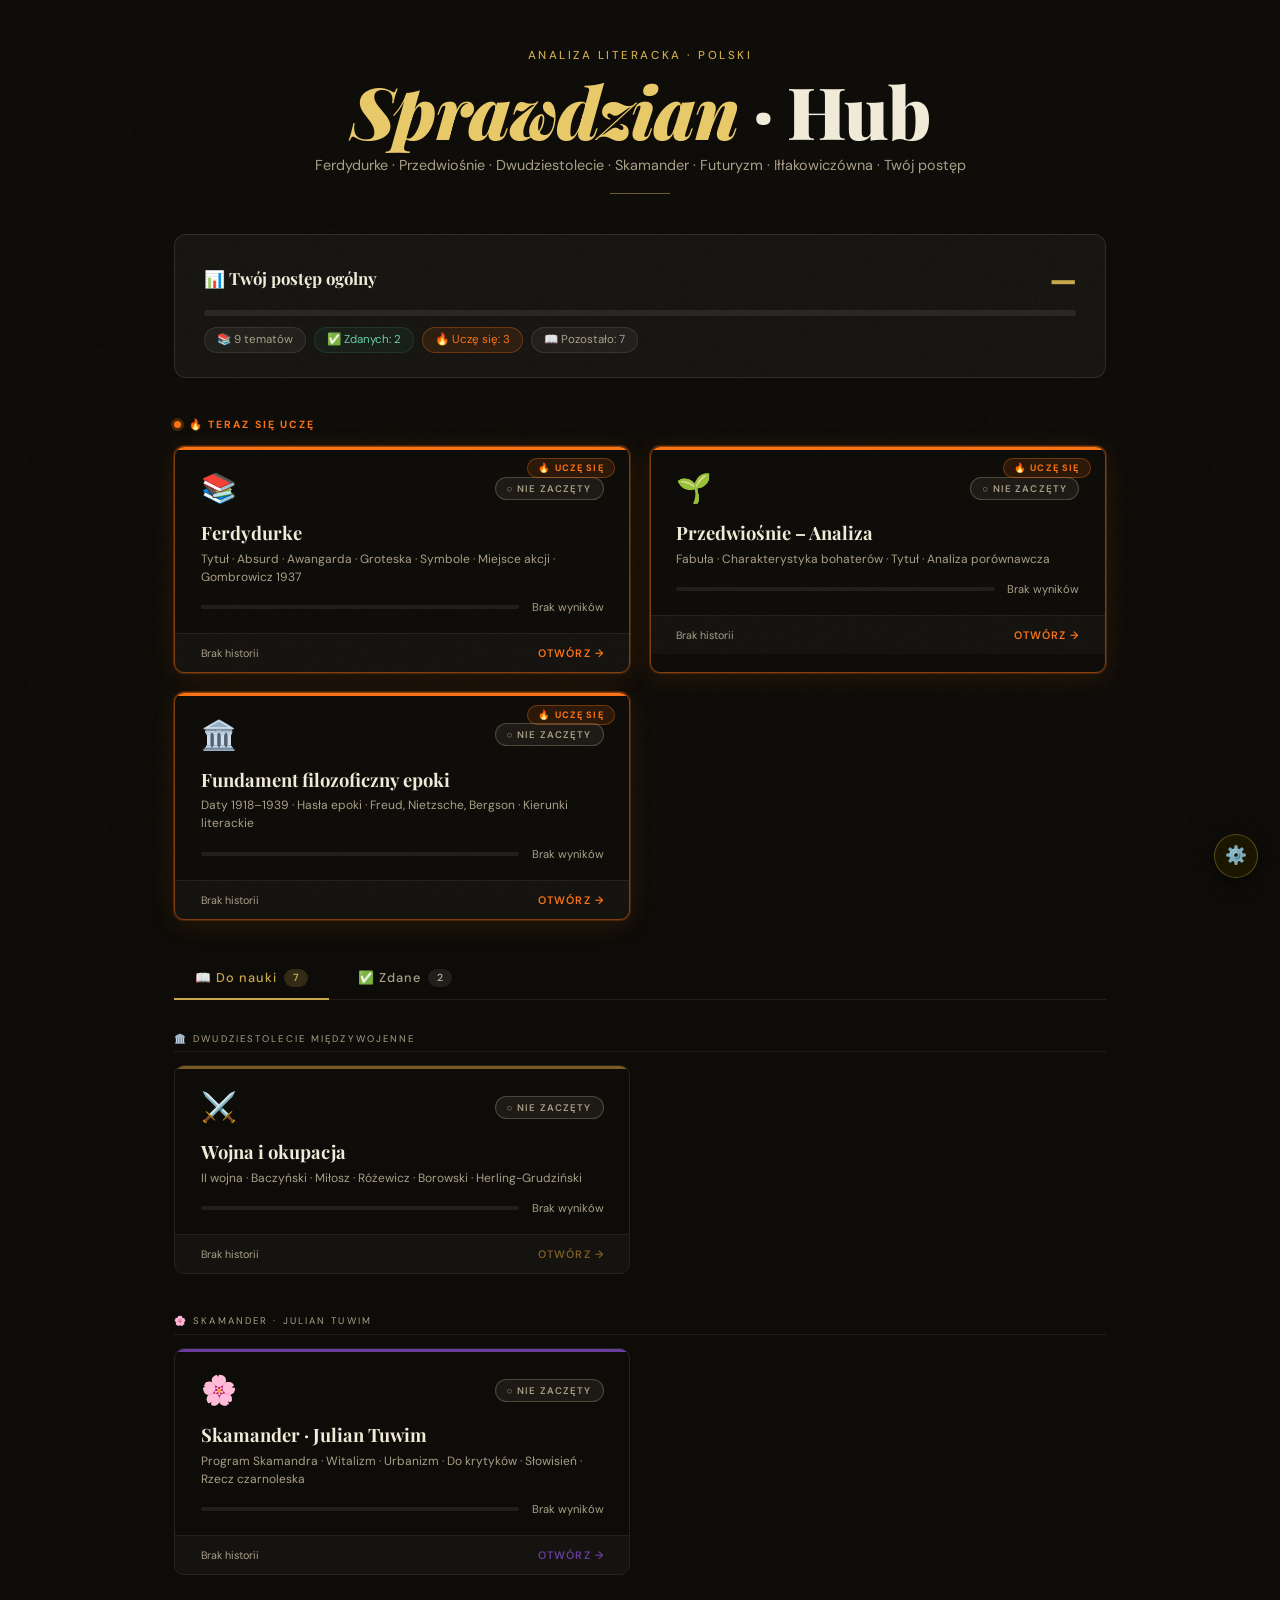
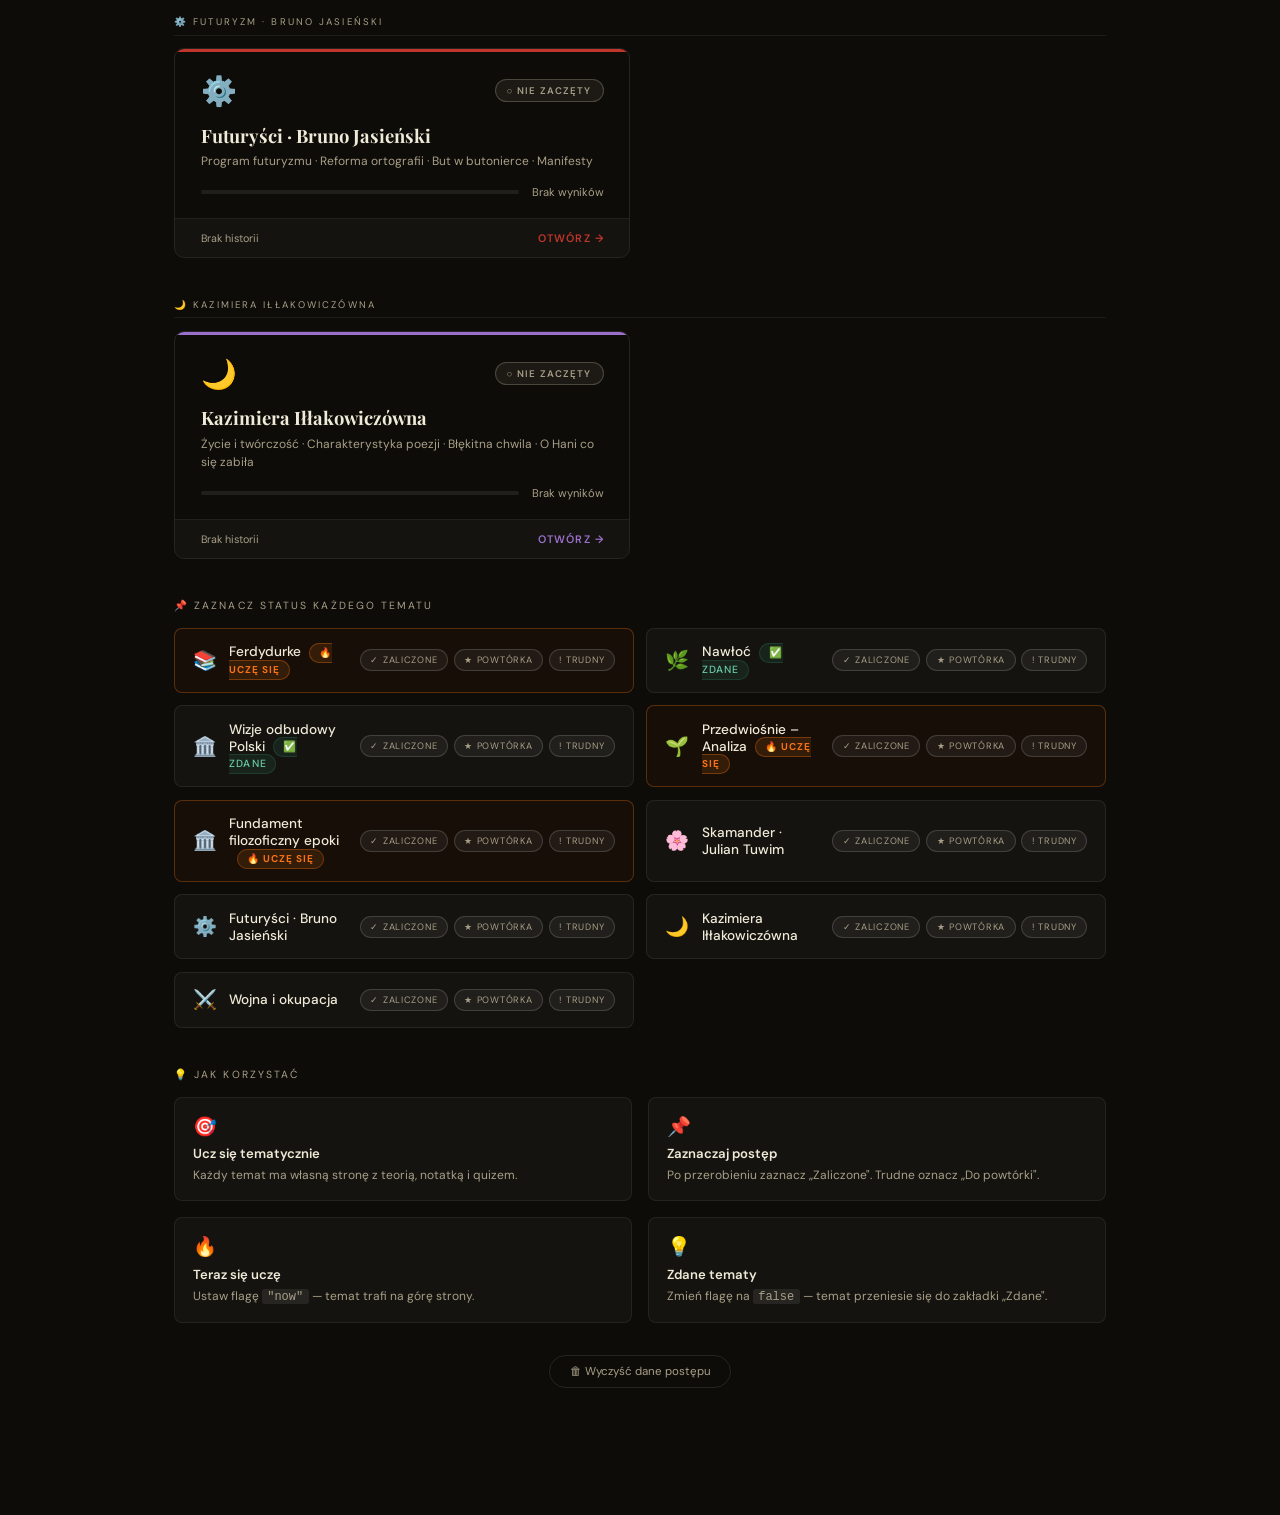
==== commit c321f626: "Temat5" ====
--- a/index.html
+++ b/index.html
@@ -4,144 +4,64 @@
     <meta charset="UTF-8" />
     <meta name="viewport" content="width=device-width,initial-scale=1.0" />
     <title>Polski – Sprawdzian · Hub</title>
-    <link
-      rel="shortcut icon"
-      href="assets/lucid-origin_Elegant_minimalist_logo_for_a_premium_educational_app_focused_on_literature_and_-0.jpg"
-      type="image/x-icon"
-    />
-    <link
-      href="https://fonts.googleapis.com/css2?family=Playfair+Display:wght@400;700;900&family=DM+Sans:wght@300;400;500&display=swap"
-      rel="stylesheet"
-    />
-    <link rel="stylesheet" href="style.css" />
+    <link rel="shortcut icon" href="assets/lucid-origin_Elegant_minimalist_logo_for_a_premium_educational_app_focused_on_literature_and_-0.jpg" type="image/x-icon"/>
+    <link href="https://fonts.googleapis.com/css2?family=Playfair+Display:wght@400;700;900&family=DM+Sans:wght@300;400;500&display=swap" rel="stylesheet"/>
+    <link rel="stylesheet" href="style.css"/>
   </head>
   <body>
     <header>
       <p class="ey">Analiza Literacka · Polski</p>
       <h1><span>Sprawdzian</span> · Hub</h1>
-      <p class="sub">
-        Ferdydurke · Przedwiośnie · Dwudziestolecie · Skamander · Futuryzm ·
-        Twój postęp
-      </p>
+      <p class="sub">Ferdydurke · Przedwiośnie · Dwudziestolecie · Skamander · Futuryzm · Iłłakowiczówna · Twój postęp</p>
       <div class="div"></div>
     </header>
 
     <div class="page">
-      <!-- OVERALL PROGRESS -->
       <div class="ob">
         <div class="ot">
           <div class="otitle">📊 Twój postęp ogólny</div>
           <div class="opct" id="op">—</div>
         </div>
-        <div class="pb"><div class="pf" id="ob" style="width: 0%"></div></div>
-        <!-- STATS ROW — rendered by JS -->
-        <div class="stats-row" id="stats-row">
-          <div class="stat-pill" id="stat-avg">Brak wyników</div>
-        </div>
-      </div>
-
-      <!-- NOW STUDYING -->
-      <div id="now-studying-section" style="display: none; margin-bottom: 2rem">
+        <div class="pb"><div class="pf" id="ob" style="width:0%"></div></div>
+        <div class="stats-row" id="stats-row"><div class="stat-pill">Brak wyników</div></div>
+      </div>
+
+      <div id="now-studying-section" style="display:none;margin-bottom:2rem">
         <div class="now-label">🔥 Teraz się uczę</div>
         <div class="tg" id="tg-now"></div>
       </div>
 
-      <!-- TAB BAR -->
       <div class="tab-bar">
-        <button
-          class="tab-btn active"
-          id="tab-active"
-          onclick="switchTab('active')"
-        >
-          📖 Do nauki <span class="tab-count" id="count-active"></span>
-        </button>
-        <button class="tab-btn" id="tab-passed" onclick="switchTab('passed')">
-          ✅ Zdane <span class="tab-count" id="count-passed"></span>
-        </button>
-      </div>
-
-      <!-- ACTIVE TOPICS VIEW -->
+        <button class="tab-btn active" id="tab-active" onclick="switchTab('active')">📖 Do nauki <span class="tab-count" id="count-active"></span></button>
+        <button class="tab-btn" id="tab-passed" onclick="switchTab('passed')">✅ Zdane <span class="tab-count" id="count-passed"></span></button>
+      </div>
+
       <div id="view-active">
-        <div class="tg-label" id="lbl-ferdydurke">
-          📚 Ferdydurke · Gombrowicz 1937
+        <div class="tg-label" id="lbl-ferdydurke">📚 Ferdydurke · Gombrowicz 1937</div>
+        <div class="tg" id="tg-ferdydurke"></div>
+        <div class="tg-label" id="lbl-przedwiosnie">🌿 Przedwiośnie · Żeromski 1924</div>
+        <div class="tg" id="tg-przedwiosnie"></div>
+        <div class="tg-label" id="lbl-epoka">🏛️ Dwudziestolecie międzywojenne</div>
+        <div class="tg" id="tg-epoka"></div>
+        <div class="tg-label" id="lbl-skamander">🌸 Skamander · Julian Tuwim</div>
+        <div class="tg" id="tg-skamander"></div>
+        <div class="tg-label" id="lbl-futuryzm">⚙️ Futuryzm · Bruno Jasieński</div>
+        <div class="tg" id="tg-futuryzm"></div>
+        <div class="tg-label" id="lbl-illak">🌙 Kazimiera Iłłakowiczówna</div>
+        <div class="tg" id="tg-illak"></div>
+        <div id="all-done-msg" style="display:none;text-align:center;padding:3rem 1rem">
+          <div style="font-size:3rem;margin-bottom:1rem">🎉</div>
+          <div style="font-family:'Playfair Display',serif;font-size:1.6rem;font-weight:700;color:var(--ink);margin-bottom:.5rem">Wszystkie tematy zdane!</div>
+          <div style="color:var(--ink2);font-size:.9rem">Przełącz na zakładkę „Zdane".</div>
         </div>
-        <div class="tg" id="tg-ferdydurke"></div>
-        <div class="tg-label" id="lbl-przedwiosnie">
-          🌿 Przedwiośnie · Żeromski 1924
-        </div>
-        <div class="tg" id="tg-przedwiosnie"></div>
-        <div class="tg-label" id="lbl-epoka">
-          🏛️ Dwudziestolecie międzywojenne
-        </div>
-        <div class="tg" id="tg-epoka"></div>
-        <div class="tg-label" id="lbl-skamander">
-          🌸 Skamander · Julian Tuwim
-        </div>
-        <div class="tg" id="tg-skamander"></div>
-        <div class="tg-label" id="lbl-futuryzm">
-          ⚙️ Futuryzm · Bruno Jasieński
-        </div>
-        <div class="tg" id="tg-futuryzm"></div>
-        <div
-          id="all-done-msg"
-          style="display: none; text-align: center; padding: 3rem 1rem"
-        >
-          <div style="font-size: 3rem; margin-bottom: 1rem">🎉</div>
-          <div
-            style="
-              font-family: &quot;Playfair Display&quot;, serif;
-              font-size: 1.6rem;
-              font-weight: 700;
-              color: var(--ink);
-              margin-bottom: 0.5rem;
-            "
-          >
-            Wszystkie tematy zdane!
-          </div>
-          <div style="color: var(--ink2); font-size: 0.9rem">
-            Przełącz na zakładkę „Zdane", aby zobaczyć archiwum.
-          </div>
-        </div>
-      </div>
-
-      <!-- PASSED TOPICS VIEW -->
-      <div id="view-passed" style="display: none">
-        <div
-          style="
-            background: rgba(42, 125, 95, 0.08);
-            border: 1px solid rgba(42, 125, 95, 0.2);
-            border-radius: 10px;
-            padding: 1rem 1.4rem;
-            margin-bottom: 1.4rem;
-            font-size: 0.82rem;
-            color: #6acca8;
-            line-height: 1.5;
-          "
-        >
-          ✅ Tematy oznaczone jako <strong>zdane w kodzie</strong> (flaga
-          <code
-            style="
-              background: rgba(255, 255, 255, 0.07);
-              padding: 0.1rem 0.4rem;
-              border-radius: 4px;
-              font-size: 0.78rem;
-            "
-            >false</code
-          >).
+      </div>
+
+      <div id="view-passed" style="display:none">
+        <div style="background:rgba(42,125,95,.08);border:1px solid rgba(42,125,95,.2);border-radius:10px;padding:1rem 1.4rem;margin-bottom:1.4rem;font-size:.82rem;color:#6acca8;line-height:1.5">
+          ✅ Tematy oznaczone jako <strong>zdane w kodzie</strong> (flaga <code style="background:rgba(255,255,255,.07);padding:.1rem .4rem;border-radius:4px;font-size:.78rem">false</code>).
         </div>
         <div class="tg" id="tg-passed"></div>
-        <div
-          id="no-passed-msg"
-          style="
-            display: none;
-            text-align: center;
-            padding: 3rem 1rem;
-            color: var(--ink2);
-            font-size: 0.9rem;
-          "
-        >
-          Brak zdanych tematów.
-        </div>
+        <div id="no-passed-msg" style="display:none;text-align:center;padding:3rem 1rem;color:var(--ink2);font-size:.9rem">Brak zdanych tematów.</div>
       </div>
 
       <div class="stitle">📌 Zaznacz status każdego tematu</div>
@@ -149,709 +69,213 @@
 
       <div class="stitle">💡 Jak korzystać</div>
       <div class="tips">
-        <div class="tip">
-          <div class="ti">🎯</div>
-          <div class="tt2">Ucz się tematycznie</div>
-          <div class="td">
-            Każdy temat ma własną stronę z teorią, notatką i quizem.
-          </div>
-        </div>
-        <div class="tip">
-          <div class="ti">📌</div>
-          <div class="tt2">Zaznaczaj postęp</div>
-          <div class="td">
-            Po przerobieniu zaznacz „Zaliczone". Trudne oznacz „Do powtórki".
-          </div>
-        </div>
-        <div class="tip">
-          <div class="ti">🔥</div>
-          <div class="tt2">Teraz się uczę</div>
-          <div class="td">
-            Ustaw flagę
-            <code
-              style="
-                background: rgba(255, 255, 255, 0.08);
-                padding: 0.05rem 0.35rem;
-                border-radius: 3px;
-              "
-              >"now"</code
-            >
-            — temat trafi na górę strony.
-          </div>
-        </div>
-        <div class="tip">
-          <div class="ti">💡</div>
-          <div class="tt2">Zdane tematy</div>
-          <div class="td">
-            Zmień flagę na
-            <code
-              style="
-                background: rgba(255, 255, 255, 0.08);
-                padding: 0.05rem 0.35rem;
-                border-radius: 3px;
-              "
-              >false</code
-            >
-            — temat przeniesie się do zakładki „Zdane".
-          </div>
-        </div>
-      </div>
-      <button class="rb" onclick="confirmReset()">
-        🗑 Wyczyść dane postępu
-      </button>
+        <div class="tip"><div class="ti">🎯</div><div class="tt2">Ucz się tematycznie</div><div class="td">Każdy temat ma własną stronę z teorią, notatką i quizem.</div></div>
+        <div class="tip"><div class="ti">📌</div><div class="tt2">Zaznaczaj postęp</div><div class="td">Po przerobieniu zaznacz „Zaliczone". Trudne oznacz „Do powtórki".</div></div>
+        <div class="tip"><div class="ti">🔥</div><div class="tt2">Teraz się uczę</div><div class="td">Ustaw flagę <code style="background:rgba(255,255,255,.08);padding:.05rem .35rem;border-radius:3px">"now"</code> — temat trafi na górę strony.</div></div>
+        <div class="tip"><div class="ti">💡</div><div class="tt2">Zdane tematy</div><div class="td">Zmień flagę na <code style="background:rgba(255,255,255,.08);padding:.05rem .35rem;border-radius:3px">false</code> — temat przeniesie się do zakładki „Zdane".</div></div>
+      </div>
+      <button class="rb" onclick="confirmReset()">🗑 Wyczyść dane postępu</button>
     </div>
 
-    <!-- DEV PANEL -->
-    <button id="dev-toggle" onclick="toggleDevPanel()" title="Panel dewelopera">
-      ⚙️
-    </button>
+    <button id="dev-toggle" onclick="toggleDevPanel()" title="Panel dewelopera">⚙️</button>
     <div id="dev-panel">
       <div class="dp-head">
-        <div>
-          <div class="dp-title">⚙️ Panel dewelopera</div>
-          <div class="dp-sub">Ręczne zarządzanie zaliczonymi tematami</div>
-        </div>
+        <div><div class="dp-title">⚙️ Panel dewelopera</div><div class="dp-sub">Ręczne zarządzanie zaliczonymi tematami</div></div>
         <button class="dp-close" onclick="toggleDevPanel()">✕</button>
       </div>
       <div class="dp-bulk">
-        <button class="dp-bulk-btn" onclick="bulkDone()">
-          ✓ Zalicz wszystkie
-        </button>
-        <button class="dp-bulk-btn" onclick="bulkClear()">
-          ○ Odznacz wszystkie
-        </button>
-        <button class="dp-bulk-btn danger" onclick="confirmReset()">
-          🗑 Reset danych
-        </button>
+        <button class="dp-bulk-btn" onclick="bulkDone()">✓ Zalicz wszystkie</button>
+        <button class="dp-bulk-btn" onclick="bulkClear()">○ Odznacz wszystkie</button>
+        <button class="dp-bulk-btn danger" onclick="confirmReset()">🗑 Reset danych</button>
       </div>
       <div id="dp-body"></div>
-      <div class="dp-info">
-        Zaliczone tematy są
-        <strong style="color: var(--ink)">wyszarzone i przekreślone</strong> na
-        głównej liście.
-      </div>
+      <div class="dp-info">Zaliczone tematy są <strong style="color:var(--ink)">wyszarzone i przekreślone</strong> na głównej liście.</div>
     </div>
 
     <style>
-      /* ── STATS ROW ── */
-      .stats-row {
-        display: flex;
-        flex-wrap: wrap;
-        gap: 0.5rem;
-        margin-top: 0.7rem;
-        align-items: center;
-      }
-      .stat-pill {
-        font-size: 0.72rem;
-        color: var(--ink2);
-        background: rgba(255, 255, 255, 0.05);
-        border: 1px solid rgba(255, 255, 255, 0.09);
-        border-radius: 100px;
-        padding: 0.22rem 0.75rem;
-        white-space: nowrap;
-        line-height: 1.5;
-        transition: all 0.2s;
-      }
-      .stat-pill.sp-avg {
-        color: var(--gold);
-        background: rgba(201, 168, 76, 0.1);
-        border-color: rgba(201, 168, 76, 0.25);
-      }
-      .stat-pill.sp-total {
-        color: var(--ink2);
-      }
-      .stat-pill.sp-done {
-        color: #6acca8;
-        background: rgba(42, 125, 95, 0.1);
-        border-color: rgba(42, 125, 95, 0.25);
-      }
-      .stat-pill.sp-now {
-        color: #f97316;
-        background: rgba(249, 115, 22, 0.1);
-        border-color: rgba(249, 115, 22, 0.3);
-      }
-      .stat-pill.sp-left {
-        color: var(--ink2);
-      }
-
-      /* ── NOW STUDYING ── */
-      .now-label {
-        font-size: 0.65rem;
-        font-weight: 700;
-        letter-spacing: 0.2em;
-        text-transform: uppercase;
-        color: #f97316;
-        margin-bottom: 0.9rem;
-        display: flex;
-        align-items: center;
-        gap: 0.5rem;
-      }
-      .now-label::before {
-        content: "";
-        display: inline-block;
-        width: 7px;
-        height: 7px;
-        border-radius: 50%;
-        background: #f97316;
-        box-shadow: 0 0 0 3px rgba(249, 115, 22, 0.25);
-        animation: pulse 1.6s ease-in-out infinite;
-      }
-      @keyframes pulse {
-        0%,
-        100% {
-          box-shadow: 0 0 0 3px rgba(249, 115, 22, 0.25);
-        }
-        50% {
-          box-shadow: 0 0 0 7px rgba(249, 115, 22, 0.05);
-        }
-      }
-      .tc.is-now {
-        border-color: rgba(249, 115, 22, 0.5) !important;
-        box-shadow:
-          0 0 0 1px rgba(249, 115, 22, 0.2),
-          0 4px 24px rgba(249, 115, 22, 0.12);
-      }
-      .tc.is-now::before {
-        background: #f97316 !important;
-      }
-      .tc.is-now::after {
-        content: "🔥 Uczę się";
-        position: absolute;
-        top: 0.7rem;
-        right: 0.9rem;
-        font-size: 0.58rem;
-        font-weight: 700;
-        letter-spacing: 0.12em;
-        text-transform: uppercase;
-        color: #f97316;
-        background: rgba(249, 115, 22, 0.12);
-        border: 1px solid rgba(249, 115, 22, 0.35);
-        border-radius: 100px;
-        padding: 0.2rem 0.65rem;
-        pointer-events: none;
-      }
-
-      /* ── TAB BAR ── */
-      .tab-bar {
-        display: flex;
-        gap: 0.5rem;
-        margin: 1.6rem 0 1.2rem;
-        border-bottom: 1px solid rgba(255, 255, 255, 0.08);
-        padding-bottom: 0;
-      }
-      .tab-btn {
-        font-family: "DM Sans", sans-serif;
-        font-size: 0.8rem;
-        font-weight: 500;
-        letter-spacing: 0.08em;
-        padding: 0.55rem 1.3rem 0.7rem;
-        background: transparent;
-        border: none;
-        border-bottom: 2px solid transparent;
-        color: var(--ink2, #a89f88);
-        cursor: pointer;
-        transition: all 0.18s;
-        display: flex;
-        align-items: center;
-        gap: 0.45rem;
-        margin-bottom: -1px;
-      }
-      .tab-btn:hover {
-        color: var(--ink, #f0ead8);
-      }
-      .tab-btn.active {
-        color: var(--gold, #c9a84c);
-        border-bottom-color: var(--gold, #c9a84c);
-      }
-      .tab-count {
-        font-size: 0.65rem;
-        font-weight: 600;
-        letter-spacing: 0.05em;
-        background: rgba(255, 255, 255, 0.08);
-        border-radius: 100px;
-        padding: 0.15rem 0.55rem;
-        color: inherit;
-      }
-      .tab-btn.active .tab-count {
-        background: rgba(201, 168, 76, 0.2);
-      }
-
-      /* ── PASSED CARD ── */
-      .tc.is-passed {
-        opacity: 0.55;
-        filter: grayscale(0.4);
-      }
-      .tc.is-passed::after {
-        content: "✅ Zdane";
-        position: absolute;
-        top: 0.7rem;
-        right: 0.9rem;
-        font-size: 0.6rem;
-        font-weight: 600;
-        letter-spacing: 0.12em;
-        text-transform: uppercase;
-        color: #6acca8;
-        background: rgba(42, 125, 95, 0.18);
-        border: 1px solid rgba(42, 125, 95, 0.35);
-        border-radius: 100px;
-        padding: 0.2rem 0.6rem;
-      }
-
-      /* ── BADGES ── */
-      .badge-now {
-        font-size: 0.62rem;
-        font-weight: 700;
-        letter-spacing: 0.1em;
-        text-transform: uppercase;
-        color: #f97316;
-        background: rgba(249, 115, 22, 0.12);
-        border: 1px solid rgba(249, 115, 22, 0.35);
-        border-radius: 100px;
-        padding: 0.15rem 0.55rem;
-        margin-left: 0.5rem;
-        vertical-align: middle;
-      }
-      .badge-passed {
-        font-size: 0.65rem;
-        letter-spacing: 0.1em;
-        text-transform: uppercase;
-        color: #6acca8;
-        background: rgba(42, 125, 95, 0.15);
-        border: 1px solid rgba(42, 125, 95, 0.3);
-        border-radius: 100px;
-        padding: 0.15rem 0.55rem;
-        margin-left: 0.5rem;
-        vertical-align: middle;
-      }
-      .sr-now {
-        border-color: rgba(249, 115, 22, 0.3) !important;
-        background: rgba(249, 115, 22, 0.04) !important;
-      }
+      .stats-row{display:flex;flex-wrap:wrap;gap:.5rem;margin-top:.7rem;align-items:center}
+      .stat-pill{font-size:.72rem;color:var(--ink2);background:rgba(255,255,255,.05);border:1px solid rgba(255,255,255,.09);border-radius:100px;padding:.22rem .75rem;white-space:nowrap;line-height:1.5}
+      .stat-pill.sp-avg{color:var(--gold);background:rgba(201,168,76,.1);border-color:rgba(201,168,76,.25)}
+      .stat-pill.sp-done{color:#6acca8;background:rgba(42,125,95,.1);border-color:rgba(42,125,95,.25)}
+      .stat-pill.sp-now{color:#f97316;background:rgba(249,115,22,.1);border-color:rgba(249,115,22,.3)}
+      .now-label{font-size:.65rem;font-weight:700;letter-spacing:.2em;text-transform:uppercase;color:#f97316;margin-bottom:.9rem;display:flex;align-items:center;gap:.5rem}
+      .now-label::before{content:"";display:inline-block;width:7px;height:7px;border-radius:50%;background:#f97316;box-shadow:0 0 0 3px rgba(249,115,22,.25);animation:pulse 1.6s ease-in-out infinite}
+      @keyframes pulse{0%,100%{box-shadow:0 0 0 3px rgba(249,115,22,.25)}50%{box-shadow:0 0 0 7px rgba(249,115,22,.05)}}
+      .tc.is-now{border-color:rgba(249,115,22,.5)!important;box-shadow:0 0 0 1px rgba(249,115,22,.2),0 4px 24px rgba(249,115,22,.12)}
+      .tc.is-now::before{background:#f97316!important}
+      .tc.is-now::after{content:"🔥 Uczę się";position:absolute;top:.7rem;right:.9rem;font-size:.58rem;font-weight:700;letter-spacing:.12em;text-transform:uppercase;color:#f97316;background:rgba(249,115,22,.12);border:1px solid rgba(249,115,22,.35);border-radius:100px;padding:.2rem .65rem;pointer-events:none}
+      .tab-bar{display:flex;gap:.5rem;margin:1.6rem 0 1.2rem;border-bottom:1px solid rgba(255,255,255,.08);padding-bottom:0}
+      .tab-btn{font-family:'DM Sans',sans-serif;font-size:.8rem;font-weight:500;letter-spacing:.08em;padding:.55rem 1.3rem .7rem;background:transparent;border:none;border-bottom:2px solid transparent;color:var(--ink2,#a89f88);cursor:pointer;transition:all .18s;display:flex;align-items:center;gap:.45rem;margin-bottom:-1px}
+      .tab-btn:hover{color:var(--ink,#f0ead8)}
+      .tab-btn.active{color:var(--gold,#c9a84c);border-bottom-color:var(--gold,#c9a84c)}
+      .tab-count{font-size:.65rem;font-weight:600;letter-spacing:.05em;background:rgba(255,255,255,.08);border-radius:100px;padding:.15rem .55rem;color:inherit}
+      .tab-btn.active .tab-count{background:rgba(201,168,76,.2)}
+      .tc.is-passed{opacity:.55;filter:grayscale(.4)}
+      .tc.is-passed::after{content:"✅ Zdane";position:absolute;top:.7rem;right:.9rem;font-size:.6rem;font-weight:600;letter-spacing:.12em;text-transform:uppercase;color:#6acca8;background:rgba(42,125,95,.18);border:1px solid rgba(42,125,95,.35);border-radius:100px;padding:.2rem .6rem}
+      .badge-now{font-size:.62rem;font-weight:700;letter-spacing:.1em;text-transform:uppercase;color:#f97316;background:rgba(249,115,22,.12);border:1px solid rgba(249,115,22,.35);border-radius:100px;padding:.15rem .55rem;margin-left:.5rem;vertical-align:middle}
+      .badge-passed{font-size:.65rem;letter-spacing:.1em;text-transform:uppercase;color:#6acca8;background:rgba(42,125,95,.15);border:1px solid rgba(42,125,95,.3);border-radius:100px;padding:.15rem .55rem;margin-left:.5rem;vertical-align:middle}
+      .sr-now{border-color:rgba(249,115,22,.3)!important;background:rgba(249,115,22,.04)!important}
     </style>
 
     <script>
       /* ============================================================
          ★★★  FLAGI TEMATÓW  ★★★
          true   = DO NAUKI
-         false  = ZDANY
-         "now"  = TERAZ SIĘ UCZĘ
+         false  = ZDANY (przenosi do zakładki "Zdane")
+         "now"  = TERAZ SIĘ UCZĘ (pojawia się na górze)
          ============================================================ */
       const TOPIC_FLAGS = {
-        temat1: "now",
-        temat2: false, // zdane
-        temat3: false, // zdane
-        temat4: "now",
-        temat8: true,
-        temat9: true,
-        temat10: "now",
-        wojna_okupacja: true, // bedzie poprawa
+        temat1:          "now",   // Ferdydurke
+        temat2:          false,  // Nawłoć
+        temat3:          false,  // Wizje odbudowy Polski
+        temat4:          "now",   // Przedwiośnie – Analiza
+        temat6:          true,   // Iłłakowiczówna
+        temat8:          true,   // Futuryzm i Jasieński
+        temat9:          true,
+        temat10:         "now", // Fundament filozoficzny epoki
+        wojna_okupacja:  true,
       };
 
       const T = [
-        {
-          id: "ferdydurke",
-          flagKey: "temat1",
-          group: "ferdydurke",
-          l: "Ferdydurke",
-          e: "📚",
-          c: "#c84b2f",
-          f: "temat1.html",
-          d: "Tytuł · Absurd · Awangarda · Groteska · Symbole · Miejsce akcji · Gombrowicz 1937",
-        },
-        {
-          id: "nawloc",
-          flagKey: "temat2",
-          group: "przedwiosnie",
-          l: "Nawłoć",
-          e: "🌿",
-          c: "#2a7d5f",
-          f: "temat2.html",
-          d: "Przestrzeń · Kontrast społeczny · Bohaterowie · Znaczenie dworku · Żeromski 1924",
-        },
-        {
-          id: "wizje",
-          flagKey: "temat3",
-          group: "przedwiosnie",
-          l: "Wizje odbudowy Polski",
-          e: "🏛️",
-          c: "#2458a0",
-          f: "temat3.html",
-          d: "Seweryn · Szklane domy · Gajowiec · Lulek · Dylemat Cezarego · Żeromski 1924",
-        },
-        {
-          id: "przedwiosnie",
-          flagKey: "temat4",
-          group: "przedwiosnie",
-          l: "Przedwiośnie – Analiza",
-          e: "🌱",
-          c: "#b87020",
-          f: "temat4.html",
-          d: "Fabuła · Charakterystyka bohaterów · Tytuł · Analiza porównawcza",
-        },
-        {
-          id: "dwudziestolecie",
-          flagKey: "temat10",
-          group: "epoka",
-          l: "Fundament filozoficzny",
-          e: "🏛️",
-          c: "#9c3060",
-          f: "temat10.html",
-          d: "Daty 1918–1939 · Hasła epoki · Freud, Nietzsche, Bergson · Kierunki literackie",
-        },
-        {
-          id: "skamander_tuwim",
-          flagKey: "temat9",
-          group: "skamander",
-          l: "Skamander · Julian Tuwim",
-          e: "🌸",
-          c: "#6a3d9c",
-          f: "temat9.html",
-          d: "Program Skamandra · Witalizm · Urbanizm · Do krytyków · Słowisień · Rzecz czarnoleska",
-        },
-        {
-          id: "futuryzm_jasienski",
-          flagKey: "temat8",
-          group: "futuryzm",
-          l: "Futuryści · Bruno Jasieński",
-          e: "⚙️",
-          c: "#c0362a",
-          f: "temat8.html",
-          d: "Program futuryzmu · Reforma ortografii · But w butonierce · Manifesty",
-        },
-        {
-          id: "wojna_okupacja",
-          flagKey: "wojna_okupacja",
-          group: "epoka",
-          l: "Wojna i okupacja",
-          e: "⚔️",
-          c: "#7a5c20",
-          f: "wojna_i_okupacja.html",
-          d: "II wojna · Baczyński · Miłosz · Różewicz · Borowski · Herling-Grudziński",
-        },
+        { id:"ferdydurke",       flagKey:"temat1",         group:"ferdydurke",   l:"Ferdydurke",                   e:"📚", c:"#c84b2f", f:"temat1.html",          d:"Tytuł · Absurd · Awangarda · Groteska · Symbole · Miejsce akcji · Gombrowicz 1937" },
+        { id:"nawloc",           flagKey:"temat2",         group:"przedwiosnie", l:"Nawłoć",                       e:"🌿", c:"#2a7d5f", f:"temat2.html",          d:"Przestrzeń · Kontrast społeczny · Bohaterowie · Znaczenie dworku · Żeromski 1924" },
+        { id:"wizje",            flagKey:"temat3",         group:"przedwiosnie", l:"Wizje odbudowy Polski",        e:"🏛️", c:"#2458a0", f:"temat3.html",          d:"Seweryn · Szklane domy · Gajowiec · Lulek · Dylemat Cezarego · Żeromski 1924" },
+        { id:"przedwiosnie",     flagKey:"temat4",         group:"przedwiosnie", l:"Przedwiośnie – Analiza",       e:"🌱", c:"#b87020", f:"temat4.html",          d:"Fabuła · Charakterystyka bohaterów · Tytuł · Analiza porównawcza" },
+        { id:"dwudziestolecie",  flagKey:"temat10",        group:"epoka",        l:"Fundament filozoficzny epoki", e:"🏛️", c:"#9c3060", f:"temat10.html",         d:"Daty 1918–1939 · Hasła epoki · Freud, Nietzsche, Bergson · Kierunki literackie" },
+        { id:"skamander_tuwim",  flagKey:"temat9",         group:"skamander",    l:"Skamander · Julian Tuwim",     e:"🌸", c:"#6a3d9c", f:"temat9.html",          d:"Program Skamandra · Witalizm · Urbanizm · Do krytyków · Słowisień · Rzecz czarnoleska" },
+        { id:"futuryzm_jasienski",flagKey:"temat8",        group:"futuryzm",     l:"Futuryści · Bruno Jasieński",  e:"⚙️", c:"#c0362a", f:"temat8.html",          d:"Program futuryzmu · Reforma ortografii · But w butonierce · Manifesty" },
+        { id:"illak",            flagKey:"temat6",         group:"illak",        l:"Kazimiera Iłłakowiczówna",     e:"🌙", c:"#9a70cc", f:"temat6.html",          d:"Życie i twórczość · Charakterystyka poezji · Błękitna chwila · O Hani co się zabiła" },
+        { id:"wojna_okupacja",   flagKey:"wojna_okupacja", group:"epoka",        l:"Wojna i okupacja",             e:"⚔️", c:"#7a5c20", f:"wojna_i_okupacja.html", d:"II wojna · Baczyński · Miłosz · Różewicz · Borowski · Herling-Grudziński" },
       ];
 
-      /* ── Flag helpers ── */
-      function getFlag(t) {
-        return TOPIC_FLAGS[t.flagKey];
-      }
-      function isPassed(t) {
-        return getFlag(t) === false;
-      }
-      function isNow(t) {
-        return getFlag(t) === "now";
-      }
-      function isActive(t) {
-        return !isPassed(t);
-      }
-
-      /* ── Progress ── */
-      const SC = {
-        "": {
-          l: "Nie zaczęty",
-          i: "○",
-          c: "#a89f88",
-          b: "rgba(168,159,136,.1)",
-        },
-        done: {
-          l: "Zaliczone ✓",
-          i: "✓",
-          c: "#2a7d5f",
-          b: "rgba(42,125,95,.15)",
-        },
-        focus: {
-          l: "Do powtórki",
-          i: "★",
-          c: "#c9a84c",
-          b: "rgba(201,168,76,.15)",
-        },
-        hard: { l: "Trudny", i: "!", c: "#c84b2f", b: "rgba(200,75,47,.15)" },
+      function getFlag(t){return TOPIC_FLAGS[t.flagKey];}
+      function isPassed(t){return getFlag(t)===false;}
+      function isNow(t){return getFlag(t)==="now";}
+      function isActive(t){return !isPassed(t);}
+
+      const SC={
+        "":    {l:"Nie zaczęty",i:"○",c:"#a89f88",b:"rgba(168,159,136,.1)"},
+        done:  {l:"Zaliczone ✓",i:"✓",c:"#2a7d5f",b:"rgba(42,125,95,.15)"},
+        focus: {l:"Do powtórki",i:"★",c:"#c9a84c",b:"rgba(201,168,76,.15)"},
+        hard:  {l:"Trudny",     i:"!",c:"#c84b2f",b:"rgba(200,75,47,.15)"},
       };
-      function gp() {
-        try {
-          return JSON.parse(localStorage.getItem("polski_progress") || "{}");
-        } catch {
-          return {};
+      function gp(){try{return JSON.parse(localStorage.getItem("polski_progress")||"{}");}catch{return {};}}
+      function sp(d){try{localStorage.setItem("polski_progress",JSON.stringify(d));}catch{}}
+      function setStatus(id,s){const p=gp();if(!p[id])p[id]={};p[id].status=p[id].status===s?"":s;sp(p);renderAll();}
+
+      let currentTab="active";
+      function switchTab(tab){
+        currentTab=tab;
+        document.getElementById("view-active").style.display=tab==="active"?"":"none";
+        document.getElementById("view-passed").style.display=tab==="passed"?"":"none";
+        document.getElementById("tab-active").classList.toggle("active",tab==="active");
+        document.getElementById("tab-passed").classList.toggle("active",tab==="passed");
+      }
+
+      function buildCard(t,p,i){
+        const td=p[t.id]||{};const st=td.status||"";const sc=SC[st];
+        const lp=td.lastPct;const hist=(td.history||[]).slice(-3).map(h=>h.pct+"%").join(" → ");
+        const isDone=st==="done";const passed=isPassed(t);const now=isNow(t);
+        const a=document.createElement("a");
+        a.href=t.f;
+        a.className="tc"+(isDone?" is-done":"")+(passed?" is-passed":"")+(now?" is-now":"");
+        a.style.cssText=`--tc:${now?"#f97316":t.c};animation-delay:${i*.07}s;position:relative`;
+        a.innerHTML=`
+          <div class="tci">
+            <div class="tct"><div class="tce">${t.e}</div><div class="tcb" style="color:${sc.c};border-color:${sc.c}55;background:${sc.b}">${sc.i} ${sc.l}</div></div>
+            <div class="tcn${isDone?" done-text":""}">${t.l}${isDone?' <span style="font-size:.9rem;opacity:.5">✓</span>':""}</div>
+            <div class="tcd">${t.d}</div>
+            <div class="tcr"><div class="tcsb"><div class="tcsf" style="width:${lp||0}%"></div></div><div class="tcst">${lp!==undefined?lp+"% ostatni quiz":"Brak wyników"}</div></div>
+          </div>
+          <div class="tcf"><div class="tch">${hist||"Brak historii"}</div><div class="tcg">${isDone?"Zaliczone ✓":"Otwórz →"}</div></div>`;
+        return a;
+      }
+
+      function renderAll(){
+        const p=gp();
+        const pcts=T.map(t=>p[t.id]?.lastPct).filter(x=>x!==undefined);
+        const nowTopics=T.filter(t=>isNow(t));
+        const passedTopics=T.filter(t=>isPassed(t));
+        const activeTopics=T.filter(t=>isActive(t)&&!isNow(t));
+        const allActive=[...nowTopics,...activeTopics];
+        const total=T.length;
+        const doneCount=T.filter(t=>p[t.id]?.status==="done").length;
+        const srow=document.getElementById("stats-row");
+        const opEl=document.getElementById("op");
+        const barEl=document.getElementById("ob");
+        if(!pcts.length){
+          opEl.textContent="—";barEl.style.width="0%";
+          srow.innerHTML=`<div class="stat-pill">📚 ${total} tematów</div><div class="stat-pill sp-done">✅ Zdanych: ${passedTopics.length}</div><div class="stat-pill sp-now">🔥 Uczę się: ${nowTopics.length}</div><div class="stat-pill">📖 Pozostało: ${allActive.length}</div>`;
+        } else {
+          const avg=Math.round(pcts.reduce((a,b)=>a+b,0)/pcts.length);
+          opEl.textContent=avg+"%";barEl.style.width=avg+"%";
+          srow.innerHTML=`<div class="stat-pill sp-avg">Średnia: ${avg}%</div><div class="stat-pill sp-done">✅ Zdanych: ${passedTopics.length}/${total}</div><div class="stat-pill sp-now">🔥 Uczę się: ${nowTopics.length}</div><div class="stat-pill">📖 Zaliczone: ${doneCount}/${total}</div>`;
         }
-      }
-      function sp(d) {
-        try {
-          localStorage.setItem("polski_progress", JSON.stringify(d));
-        } catch {}
-      }
-      function setStatus(id, s) {
-        const p = gp();
-        if (!p[id]) p[id] = {};
-        p[id].status = p[id].status === s ? "" : s;
-        sp(p);
-        renderAll();
-      }
-
-      /* ── Tab ── */
-      let currentTab = "active";
-      function switchTab(tab) {
-        currentTab = tab;
-        document.getElementById("view-active").style.display =
-          tab === "active" ? "" : "none";
-        document.getElementById("view-passed").style.display =
-          tab === "passed" ? "" : "none";
-        document
-          .getElementById("tab-active")
-          .classList.toggle("active", tab === "active");
-        document
-          .getElementById("tab-passed")
-          .classList.toggle("active", tab === "passed");
-      }
-
-      /* ── Card builder ── */
-      function buildCard(t, p, i) {
-        const td = p[t.id] || {};
-        const st = td.status || "";
-        const sc = SC[st];
-        const lp = td.lastPct;
-        const hist = (td.history || [])
-          .slice(-3)
-          .map((h) => h.pct + "%")
-          .join(" → ");
-        const isDone = st === "done";
-        const passed = isPassed(t);
-        const now = isNow(t);
-        const a = document.createElement("a");
-        a.href = t.f;
-        a.className =
-          "tc" +
-          (isDone ? " is-done" : "") +
-          (passed ? " is-passed" : "") +
-          (now ? " is-now" : "");
-        a.style.cssText = `--tc:${now ? "#f97316" : t.c};animation-delay:${i * 0.07}s;position:relative`;
-        a.innerHTML = `
-          <div class="tci">
-            <div class="tct">
-              <div class="tce">${t.e}</div>
-              <div class="tcb" style="color:${sc.c};border-color:${sc.c}55;background:${sc.b}">${sc.i} ${sc.l}</div>
-            </div>
-            <div class="tcn${isDone ? " done-text" : ""}">${t.l}${isDone ? ' <span style="font-size:.9rem;opacity:.5">✓</span>' : ""}</div>
-            <div class="tcd">${t.d}</div>
-            <div class="tcr">
-              <div class="tcsb"><div class="tcsf" style="width:${lp || 0}%"></div></div>
-              <div class="tcst">${lp !== undefined ? lp + "% ostatni quiz" : "Brak wyników"}</div>
-            </div>
-          </div>
-          <div class="tcf">
-            <div class="tch">${hist || "Brak historii"}</div>
-            <div class="tcg">${isDone ? "Zaliczone ✓" : "Otwórz →"}</div>
-          </div>`;
-        return a;
-      }
-
-      /* ── MAIN RENDER ── */
-      function renderAll() {
-        const p = gp();
-
-        /* --- STATS --- */
-        const pcts = T.map((t) => p[t.id]?.lastPct).filter(
-          (x) => x !== undefined,
-        );
-        const nowTopics = T.filter((t) => isNow(t));
-        const passedTopics = T.filter((t) => isPassed(t));
-        const activeTopics = T.filter((t) => isActive(t) && !isNow(t));
-        const allActive = [...nowTopics, ...activeTopics];
-        const total = T.length;
-        const doneCount = T.filter((t) => p[t.id]?.status === "done").length;
-        const leftCount = allActive.length;
-
-        const opEl = document.getElementById("op");
-        const barEl = document.getElementById("ob");
-        const srow = document.getElementById("stats-row");
-
-        if (!pcts.length) {
-          opEl.textContent = "—";
-          barEl.style.width = "0%";
-          srow.innerHTML = `
-            <div class="stat-pill sp-total">📚 ${total} tematów</div>
-            <div class="stat-pill sp-done">✅ Zdanych: ${passedTopics.length}</div>
-            <div class="stat-pill sp-now">🔥 Uczę się: ${nowTopics.length}</div>
-            <div class="stat-pill sp-left">📖 Pozostało: ${leftCount}</div>`;
-        } else {
-          const avg = Math.round(pcts.reduce((a, b) => a + b, 0) / pcts.length);
-          opEl.textContent = avg + "%";
-          barEl.style.width = avg + "%";
-          srow.innerHTML = `
-            <div class="stat-pill sp-avg">Średnia: ${avg}%</div>
-            <div class="stat-pill sp-done">✅ Zdanych: ${passedTopics.length}/${total}</div>
-            <div class="stat-pill sp-now">🔥 Uczę się: ${nowTopics.length}</div>
-            <div class="stat-pill sp-left">📖 Zaliczone: ${doneCount}/${total}</div>`;
-        }
-
-        /* --- TAB COUNTERS --- */
-        document.getElementById("count-active").textContent = allActive.length;
-        document.getElementById("count-passed").textContent =
-          passedTopics.length;
-
-        /* --- NOW section --- */
-        const nowSection = document.getElementById("now-studying-section");
-        const nowGrid = document.getElementById("tg-now");
-        nowGrid.innerHTML = "";
-        if (nowTopics.length) {
-          nowSection.style.display = "";
-          nowTopics.forEach((t, i) => nowGrid.appendChild(buildCard(t, p, i)));
-        } else {
-          nowSection.style.display = "none";
-        }
-
-        /* --- ACTIVE groups --- */
-        const groups = {
-          ferdydurke: document.getElementById("tg-ferdydurke"),
-          przedwiosnie: document.getElementById("tg-przedwiosnie"),
-          epoka: document.getElementById("tg-epoka"),
-          skamander: document.getElementById("tg-skamander"),
-          futuryzm: document.getElementById("tg-futuryzm"),
-        };
-        Object.values(groups).forEach((el) => (el.innerHTML = ""));
-        const groupsWithActive = new Set(activeTopics.map((t) => t.group));
-        [
-          "ferdydurke",
-          "przedwiosnie",
-          "epoka",
-          "skamander",
-          "futuryzm",
-        ].forEach((grp) => {
-          const lbl = document.getElementById("lbl-" + grp);
-          const show = groupsWithActive.has(grp);
-          if (lbl) lbl.style.display = show ? "" : "none";
-          if (groups[grp]) groups[grp].style.display = show ? "" : "none";
+        document.getElementById("count-active").textContent=allActive.length;
+        document.getElementById("count-passed").textContent=passedTopics.length;
+
+        const nowSection=document.getElementById("now-studying-section");
+        const nowGrid=document.getElementById("tg-now");
+        nowGrid.innerHTML="";
+        if(nowTopics.length){nowSection.style.display="";nowTopics.forEach((t,i)=>nowGrid.appendChild(buildCard(t,p,i)));}
+        else{nowSection.style.display="none";}
+
+        const groups={ferdydurke:document.getElementById("tg-ferdydurke"),przedwiosnie:document.getElementById("tg-przedwiosnie"),epoka:document.getElementById("tg-epoka"),skamander:document.getElementById("tg-skamander"),futuryzm:document.getElementById("tg-futuryzm"),illak:document.getElementById("tg-illak")};
+        Object.values(groups).forEach(el=>el.innerHTML="");
+        const gwA=new Set(activeTopics.map(t=>t.group));
+        ["ferdydurke","przedwiosnie","epoka","skamander","futuryzm","illak"].forEach(grp=>{
+          const lbl=document.getElementById("lbl-"+grp);const show=gwA.has(grp);
+          if(lbl)lbl.style.display=show?"":"none";
+          if(groups[grp])groups[grp].style.display=show?"":"none";
         });
-        activeTopics.forEach((t, i) => {
-          const grp = groups[t.group] || groups["epoka"];
-          if (grp) grp.appendChild(buildCard(t, p, i));
-        });
-        document.getElementById("all-done-msg").style.display =
-          activeTopics.length === 0 && nowTopics.length === 0 ? "" : "none";
-
-        /* --- PASSED grid --- */
-        const passedGrid = document.getElementById("tg-passed");
-        passedGrid.innerHTML = "";
-        passedTopics.forEach((t, i) =>
-          passedGrid.appendChild(buildCard(t, p, i)),
-        );
-        document.getElementById("no-passed-msg").style.display =
-          passedTopics.length === 0 ? "" : "none";
-
-        /* --- STATUS ROWS --- */
-        const sg = document.getElementById("sg");
-        sg.innerHTML = "";
-        T.forEach((t, i) => {
-          const td = p[t.id] || {};
-          const cur = td.status || "";
-          const isDone = cur === "done";
-          const passed = isPassed(t);
-          const now = isNow(t);
-          const row = document.createElement("div");
-          row.className =
-            "sr" + (isDone ? " is-done" : "") + (now ? " sr-now" : "");
-          row.style.animationDelay = i * 0.06 + "s";
-          row.innerHTML = `
-            <span style="font-size:1.2rem">${t.e}</span>
-            <div class="sn${isDone ? " done-strike" : ""}">
-              ${t.l}
-              ${now ? '<span class="badge-now">🔥 Uczę się</span>' : ""}
-              ${passed ? '<span class="badge-passed">✅ zdane</span>' : ""}
-            </div>
-            <div class="sbw">
-              <button class="sb${cur === "done" ? " sd" : ""}"  onclick="setStatus('${t.id}','done')">✓ Zaliczone</button>
-              <button class="sb${cur === "focus" ? " sf" : ""}" onclick="setStatus('${t.id}','focus')">★ Powtórka</button>
-              <button class="sb${cur === "hard" ? " sh" : ""}"  onclick="setStatus('${t.id}','hard')">! Trudny</button>
-            </div>`;
+        activeTopics.forEach((t,i)=>{const grp=groups[t.group]||groups["epoka"];if(grp)grp.appendChild(buildCard(t,p,i));});
+        document.getElementById("all-done-msg").style.display=activeTopics.length===0&&nowTopics.length===0?"":"none";
+
+        const passedGrid=document.getElementById("tg-passed");
+        passedGrid.innerHTML="";
+        passedTopics.forEach((t,i)=>passedGrid.appendChild(buildCard(t,p,i)));
+        document.getElementById("no-passed-msg").style.display=passedTopics.length===0?"":"none";
+
+        const sg=document.getElementById("sg");sg.innerHTML="";
+        T.forEach((t,i)=>{
+          const td=p[t.id]||{};const cur=td.status||"";const isDone=cur==="done";
+          const passed=isPassed(t);const now=isNow(t);
+          const row=document.createElement("div");
+          row.className="sr"+(isDone?" is-done":"")+(now?" sr-now":"");
+          row.style.animationDelay=i*.06+"s";
+          row.innerHTML=`<span style="font-size:1.2rem">${t.e}</span><div class="sn${isDone?" done-strike":""}">${t.l}${now?'<span class="badge-now">🔥 Uczę się</span>':""}${passed?'<span class="badge-passed">✅ zdane</span>':""}</div><div class="sbw"><button class="sb${cur==="done"?" sd":""}" onclick="setStatus('${t.id}','done')">✓ Zaliczone</button><button class="sb${cur==="focus"?" sf":""}" onclick="setStatus('${t.id}','focus')">★ Powtórka</button><button class="sb${cur==="hard"?" sh":""}" onclick="setStatus('${t.id}','hard')">! Trudny</button></div>`;
           sg.appendChild(row);
         });
-
         renderDevPanel();
       }
 
-      /* ── DEV PANEL ── */
-      const GROUP_LABELS = {
-        ferdydurke: "📚 Ferdydurke",
-        przedwiosnie: "🌿 Przedwiośnie",
-        epoka: "🏛️ Dwudziestolecie",
-        skamander: "🌸 Skamander",
-        futuryzm: "⚙️ Futuryzm",
-      };
-      function renderDevPanel() {
-        const p = gp();
-        const body = document.getElementById("dp-body");
-        body.innerHTML = "";
-        const grps = {};
-        T.forEach((t) => {
-          if (!grps[t.group]) grps[t.group] = [];
-          grps[t.group].push(t);
-        });
-        Object.entries(grps).forEach(([grp, topics]) => {
-          const sec = document.createElement("div");
-          sec.className = "dp-section";
-          const title = document.createElement("div");
-          title.className = "dp-section-title";
-          title.textContent = GROUP_LABELS[grp] || grp;
-          sec.appendChild(title);
-          topics.forEach((t) => {
-            const td = p[t.id] || {};
-            const isDone = td.status === "done";
-            const now = isNow(t);
-            const passed = isPassed(t);
-            const row = document.createElement("div");
-            row.className = "dp-row";
-            row.innerHTML = `
-              <div class="dp-emoji">${t.e}</div>
-              <div class="dp-name${isDone ? " done" : ""}">${t.l}${now ? '<span style="font-size:.6rem;color:#f97316;margin-left:.4rem">🔥</span>' : ""}${passed ? '<span style="font-size:.6rem;color:#6acca8;margin-left:.4rem">✅</span>' : ""}</div>
-              <label class="dp-switch"><input type="checkbox" ${isDone ? "checked" : ""} onchange="devToggle('${t.id}',this.checked)"/><span class="dp-slider"></span></label>`;
+      const GROUP_LABELS={ferdydurke:"📚 Ferdydurke",przedwiosnie:"🌿 Przedwiośnie",epoka:"🏛️ Dwudziestolecie",skamander:"🌸 Skamander",futuryzm:"⚙️ Futuryzm",illak:"🌙 Iłłakowiczówna"};
+      function renderDevPanel(){
+        const p=gp();const body=document.getElementById("dp-body");body.innerHTML="";
+        const grps={};T.forEach(t=>{if(!grps[t.group])grps[t.group]=[];grps[t.group].push(t);});
+        Object.entries(grps).forEach(([grp,topics])=>{
+          const sec=document.createElement("div");sec.className="dp-section";
+          const title=document.createElement("div");title.className="dp-section-title";title.textContent=GROUP_LABELS[grp]||grp;sec.appendChild(title);
+          topics.forEach(t=>{
+            const td=p[t.id]||{};const isDone=td.status==="done";const now=isNow(t);const passed=isPassed(t);
+            const row=document.createElement("div");row.className="dp-row";
+            row.innerHTML=`<div class="dp-emoji">${t.e}</div><div class="dp-name${isDone?" done":""}">${t.l}${now?'<span style="font-size:.6rem;color:#f97316;margin-left:.4rem">🔥</span>':""}${passed?'<span style="font-size:.6rem;color:#6acca8;margin-left:.4rem">✅</span>':""}</div><label class="dp-switch"><input type="checkbox" ${isDone?"checked":""} onchange="devToggle('${t.id}',this.checked)"/><span class="dp-slider"></span></label>`;
             sec.appendChild(row);
           });
           body.appendChild(sec);
         });
       }
-      function devToggle(id, c) {
-        const p = gp();
-        if (!p[id]) p[id] = {};
-        p[id].status = c ? "done" : "";
-        sp(p);
-        renderAll();
-      }
-      function bulkDone() {
-        const p = gp();
-        T.forEach((t) => {
-          if (!p[t.id]) p[t.id] = {};
-          p[t.id].status = "done";
-        });
-        sp(p);
-        renderAll();
-      }
-      function bulkClear() {
-        const p = gp();
-        T.forEach((t) => {
-          if (p[t.id]) p[t.id].status = "";
-        });
-        sp(p);
-        renderAll();
-      }
-      function toggleDevPanel() {
-        document.getElementById("dev-panel").classList.toggle("open");
-      }
-      function confirmReset() {
-        if (confirm("Wyczyścić wszystkie dane postępu i wyniki quizów?")) {
-          localStorage.removeItem("polski_progress");
-          renderAll();
-        }
-      }
+      function devToggle(id,c){const p=gp();if(!p[id])p[id]={};p[id].status=c?"done":"";sp(p);renderAll();}
+      function bulkDone(){const p=gp();T.forEach(t=>{if(!p[t.id])p[t.id]={};p[t.id].status="done";});sp(p);renderAll();}
+      function bulkClear(){const p=gp();T.forEach(t=>{if(p[t.id])p[t.id].status="";});sp(p);renderAll();}
+      function toggleDevPanel(){document.getElementById("dev-panel").classList.toggle("open");}
+      function confirmReset(){if(confirm("Wyczyścić wszystkie dane postępu i wyniki quizów?")){localStorage.removeItem("polski_progress");renderAll();}}
 
       renderAll();
-      document.addEventListener("click", (e) => {
-        const panel = document.getElementById("dev-panel");
-        const toggle = document.getElementById("dev-toggle");
-        if (
-          panel.classList.contains("open") &&
-          !panel.contains(e.target) &&
-          !toggle.contains(e.target)
-        )
-          panel.classList.remove("open");
+      document.addEventListener("click",e=>{
+        const panel=document.getElementById("dev-panel");const toggle=document.getElementById("dev-toggle");
+        if(panel.classList.contains("open")&&!panel.contains(e.target)&&!toggle.contains(e.target))panel.classList.remove("open");
       });
     </script>
   </body>
-</html>
+</html>
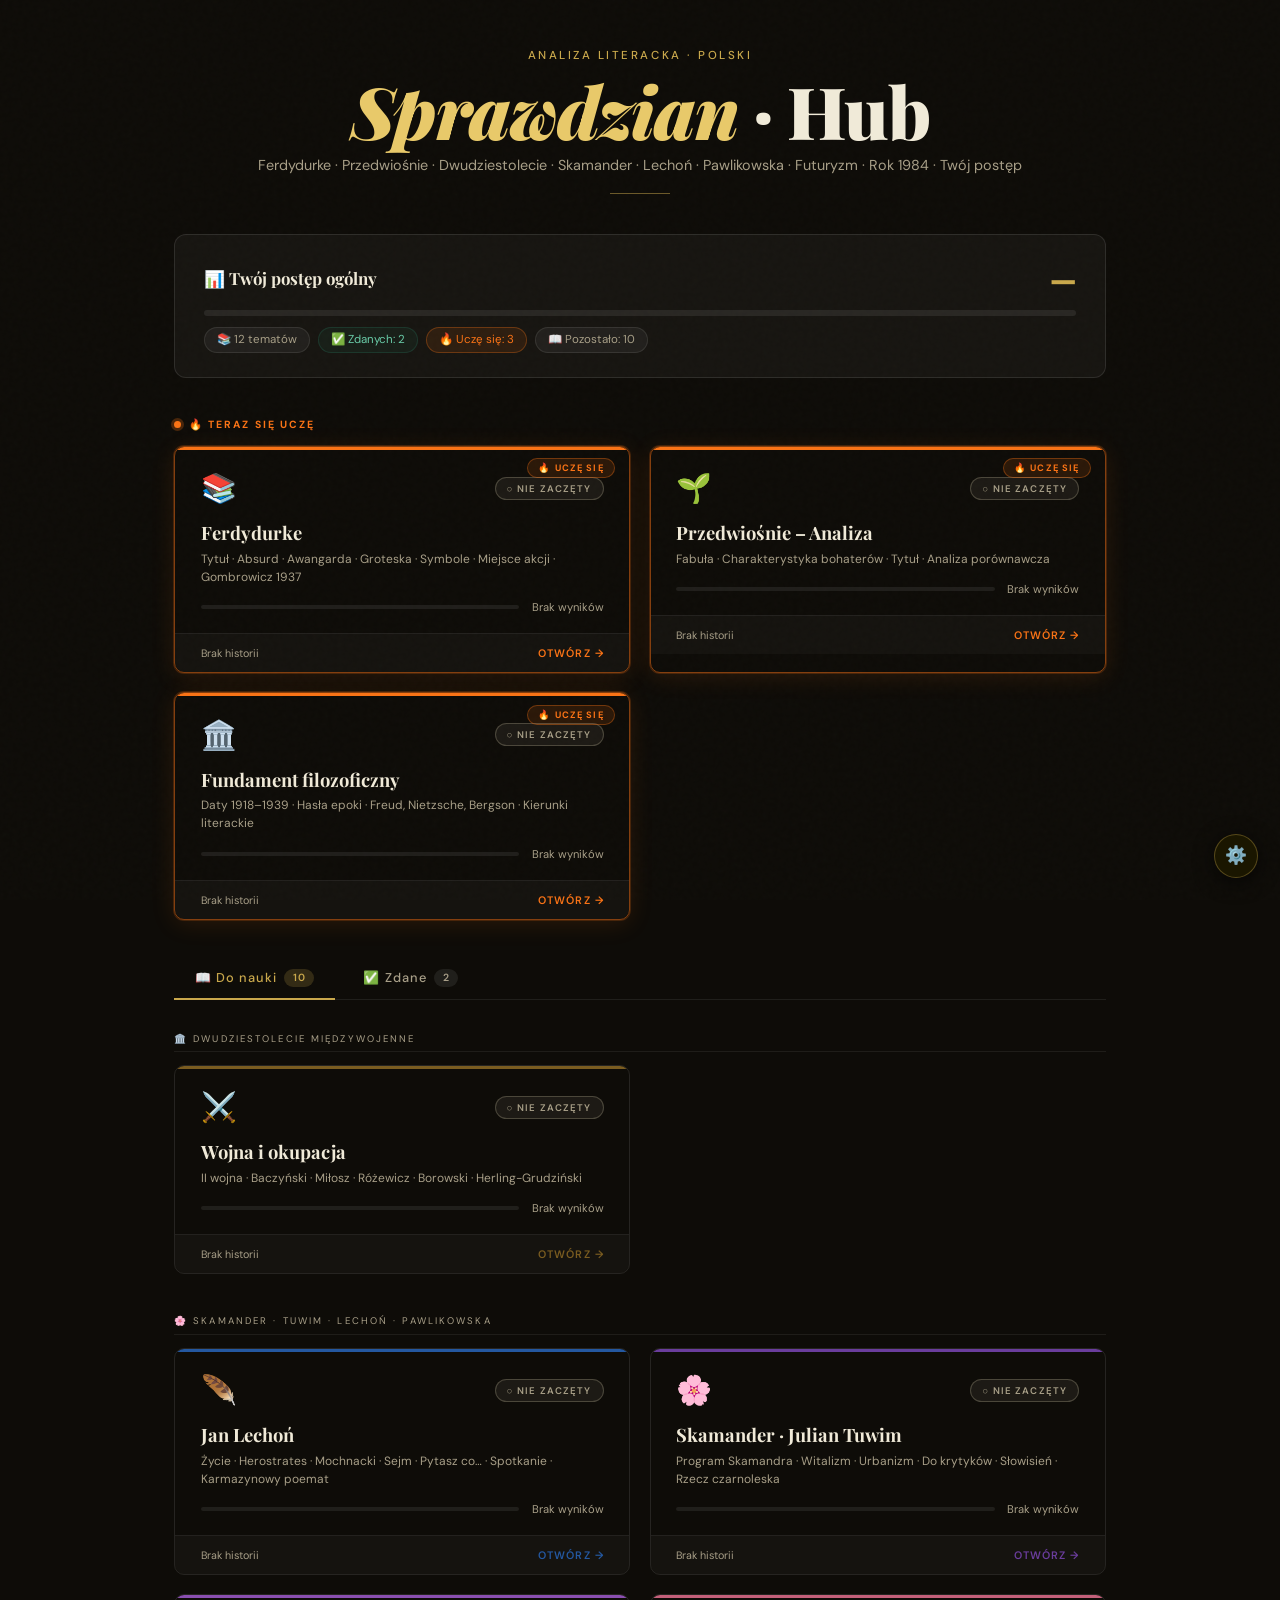
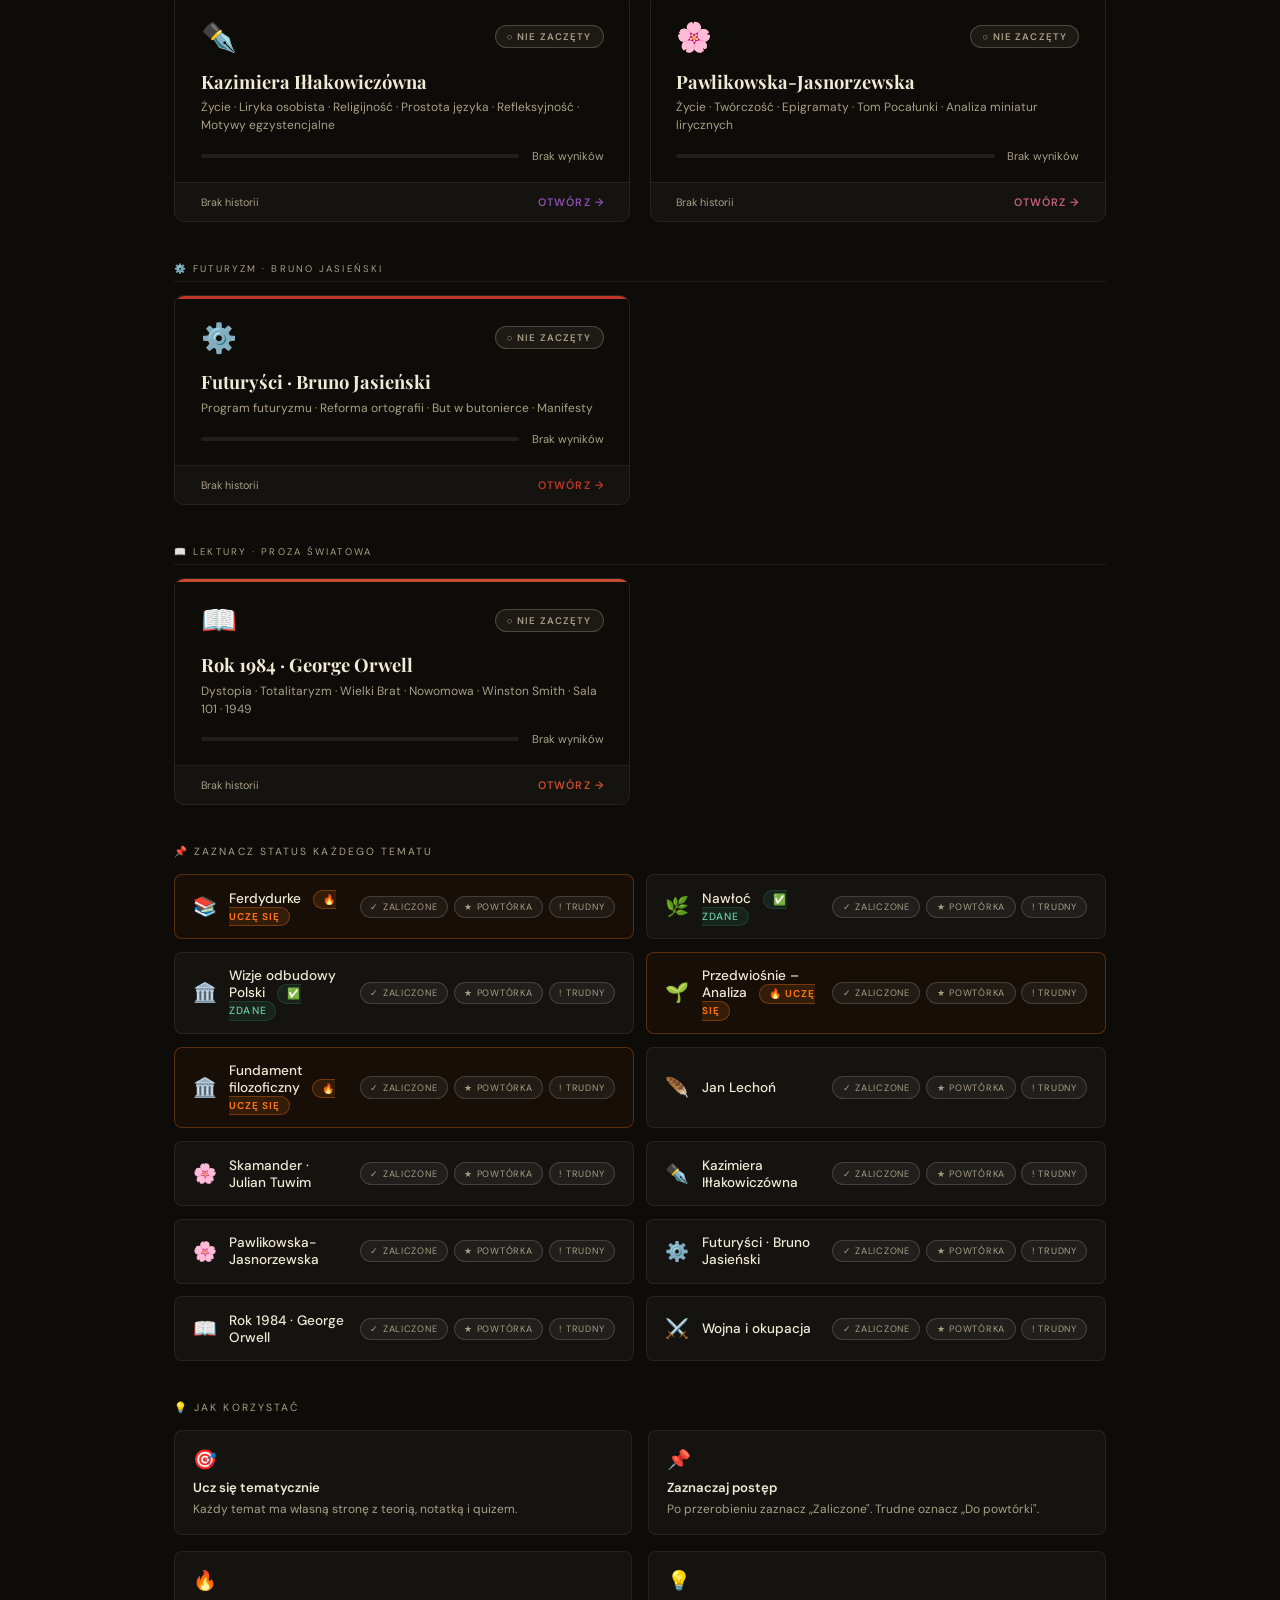
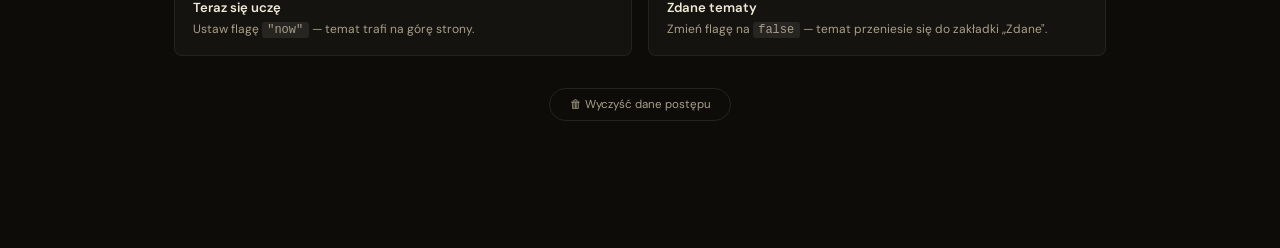
==== commit ad0573c9: "Dodanie reszty tematow" ====
--- a/index.html
+++ b/index.html
@@ -4,64 +4,145 @@
     <meta charset="UTF-8" />
     <meta name="viewport" content="width=device-width,initial-scale=1.0" />
     <title>Polski – Sprawdzian · Hub</title>
-    <link rel="shortcut icon" href="assets/lucid-origin_Elegant_minimalist_logo_for_a_premium_educational_app_focused_on_literature_and_-0.jpg" type="image/x-icon"/>
-    <link href="https://fonts.googleapis.com/css2?family=Playfair+Display:wght@400;700;900&family=DM+Sans:wght@300;400;500&display=swap" rel="stylesheet"/>
-    <link rel="stylesheet" href="style.css"/>
+    <link
+      rel="shortcut icon"
+      href="assets/lucid-origin_Elegant_minimalist_logo_for_a_premium_educational_app_focused_on_literature_and_-0.jpg"
+      type="image/x-icon"
+    />
+    <link
+      href="https://fonts.googleapis.com/css2?family=Playfair+Display:wght@400;700;900&family=DM+Sans:wght@300;400;500&display=swap"
+      rel="stylesheet"
+    />
+    <link rel="stylesheet" href="style.css" />
   </head>
   <body>
     <header>
       <p class="ey">Analiza Literacka · Polski</p>
       <h1><span>Sprawdzian</span> · Hub</h1>
-      <p class="sub">Ferdydurke · Przedwiośnie · Dwudziestolecie · Skamander · Futuryzm · Iłłakowiczówna · Twój postęp</p>
+      <p class="sub">
+        Ferdydurke · Przedwiośnie · Dwudziestolecie · Skamander · Lechoń ·
+        Pawlikowska · Futuryzm · Rok 1984 · Twój postęp
+      </p>
       <div class="div"></div>
     </header>
 
     <div class="page">
+      <!-- OVERALL PROGRESS -->
       <div class="ob">
         <div class="ot">
           <div class="otitle">📊 Twój postęp ogólny</div>
           <div class="opct" id="op">—</div>
         </div>
-        <div class="pb"><div class="pf" id="ob" style="width:0%"></div></div>
-        <div class="stats-row" id="stats-row"><div class="stat-pill">Brak wyników</div></div>
+        <div class="pb"><div class="pf" id="ob" style="width: 0%"></div></div>
+        <div class="stats-row" id="stats-row">
+          <div class="stat-pill" id="stat-avg">Brak wyników</div>
+        </div>
       </div>
 
-      <div id="now-studying-section" style="display:none;margin-bottom:2rem">
+      <!-- NOW STUDYING -->
+      <div id="now-studying-section" style="display: none; margin-bottom: 2rem">
         <div class="now-label">🔥 Teraz się uczę</div>
         <div class="tg" id="tg-now"></div>
       </div>
 
+      <!-- TAB BAR -->
       <div class="tab-bar">
-        <button class="tab-btn active" id="tab-active" onclick="switchTab('active')">📖 Do nauki <span class="tab-count" id="count-active"></span></button>
-        <button class="tab-btn" id="tab-passed" onclick="switchTab('passed')">✅ Zdane <span class="tab-count" id="count-passed"></span></button>
+        <button
+          class="tab-btn active"
+          id="tab-active"
+          onclick="switchTab('active')"
+        >
+          📖 Do nauki <span class="tab-count" id="count-active"></span>
+        </button>
+        <button class="tab-btn" id="tab-passed" onclick="switchTab('passed')">
+          ✅ Zdane <span class="tab-count" id="count-passed"></span>
+        </button>
       </div>
 
+      <!-- ACTIVE TOPICS VIEW -->
       <div id="view-active">
-        <div class="tg-label" id="lbl-ferdydurke">📚 Ferdydurke · Gombrowicz 1937</div>
+        <div class="tg-label" id="lbl-ferdydurke">
+          📚 Ferdydurke · Gombrowicz 1937
+        </div>
         <div class="tg" id="tg-ferdydurke"></div>
-        <div class="tg-label" id="lbl-przedwiosnie">🌿 Przedwiośnie · Żeromski 1924</div>
+        <div class="tg-label" id="lbl-przedwiosnie">
+          🌿 Przedwiośnie · Żeromski 1924
+        </div>
         <div class="tg" id="tg-przedwiosnie"></div>
-        <div class="tg-label" id="lbl-epoka">🏛️ Dwudziestolecie międzywojenne</div>
+        <div class="tg-label" id="lbl-epoka">
+          🏛️ Dwudziestolecie międzywojenne
+        </div>
         <div class="tg" id="tg-epoka"></div>
-        <div class="tg-label" id="lbl-skamander">🌸 Skamander · Julian Tuwim</div>
+        <div class="tg-label" id="lbl-skamander">
+          🌸 Skamander · Tuwim · Lechoń · Pawlikowska
+        </div>
         <div class="tg" id="tg-skamander"></div>
-        <div class="tg-label" id="lbl-futuryzm">⚙️ Futuryzm · Bruno Jasieński</div>
+        <div class="tg-label" id="lbl-futuryzm">
+          ⚙️ Futuryzm · Bruno Jasieński
+        </div>
         <div class="tg" id="tg-futuryzm"></div>
-        <div class="tg-label" id="lbl-illak">🌙 Kazimiera Iłłakowiczówna</div>
-        <div class="tg" id="tg-illak"></div>
-        <div id="all-done-msg" style="display:none;text-align:center;padding:3rem 1rem">
-          <div style="font-size:3rem;margin-bottom:1rem">🎉</div>
-          <div style="font-family:'Playfair Display',serif;font-size:1.6rem;font-weight:700;color:var(--ink);margin-bottom:.5rem">Wszystkie tematy zdane!</div>
-          <div style="color:var(--ink2);font-size:.9rem">Przełącz na zakładkę „Zdane".</div>
+        <div class="tg-label" id="lbl-lektury">📖 Lektury · Proza światowa</div>
+        <div class="tg" id="tg-lektury"></div>
+        <div
+          id="all-done-msg"
+          style="display: none; text-align: center; padding: 3rem 1rem"
+        >
+          <div style="font-size: 3rem; margin-bottom: 1rem">🎉</div>
+          <div
+            style="
+              font-family: &quot;Playfair Display&quot;, serif;
+              font-size: 1.6rem;
+              font-weight: 700;
+              color: var(--ink);
+              margin-bottom: 0.5rem;
+            "
+          >
+            Wszystkie tematy zdane!
+          </div>
+          <div style="color: var(--ink2); font-size: 0.9rem">
+            Przełącz na zakładkę „Zdane", aby zobaczyć archiwum.
+          </div>
         </div>
       </div>
 
-      <div id="view-passed" style="display:none">
-        <div style="background:rgba(42,125,95,.08);border:1px solid rgba(42,125,95,.2);border-radius:10px;padding:1rem 1.4rem;margin-bottom:1.4rem;font-size:.82rem;color:#6acca8;line-height:1.5">
-          ✅ Tematy oznaczone jako <strong>zdane w kodzie</strong> (flaga <code style="background:rgba(255,255,255,.07);padding:.1rem .4rem;border-radius:4px;font-size:.78rem">false</code>).
+      <!-- PASSED TOPICS VIEW -->
+      <div id="view-passed" style="display: none">
+        <div
+          style="
+            background: rgba(42, 125, 95, 0.08);
+            border: 1px solid rgba(42, 125, 95, 0.2);
+            border-radius: 10px;
+            padding: 1rem 1.4rem;
+            margin-bottom: 1.4rem;
+            font-size: 0.82rem;
+            color: #6acca8;
+            line-height: 1.5;
+          "
+        >
+          ✅ Tematy oznaczone jako <strong>zdane w kodzie</strong> (flaga
+          <code
+            style="
+              background: rgba(255, 255, 255, 0.07);
+              padding: 0.1rem 0.4rem;
+              border-radius: 4px;
+              font-size: 0.78rem;
+            "
+            >false</code
+          >).
         </div>
         <div class="tg" id="tg-passed"></div>
-        <div id="no-passed-msg" style="display:none;text-align:center;padding:3rem 1rem;color:var(--ink2);font-size:.9rem">Brak zdanych tematów.</div>
+        <div
+          id="no-passed-msg"
+          style="
+            display: none;
+            text-align: center;
+            padding: 3rem 1rem;
+            color: var(--ink2);
+            font-size: 0.9rem;
+          "
+        >
+          Brak zdanych tematów.
+        </div>
       </div>
 
       <div class="stitle">📌 Zaznacz status każdego tematu</div>
@@ -69,213 +150,733 @@
 
       <div class="stitle">💡 Jak korzystać</div>
       <div class="tips">
-        <div class="tip"><div class="ti">🎯</div><div class="tt2">Ucz się tematycznie</div><div class="td">Każdy temat ma własną stronę z teorią, notatką i quizem.</div></div>
-        <div class="tip"><div class="ti">📌</div><div class="tt2">Zaznaczaj postęp</div><div class="td">Po przerobieniu zaznacz „Zaliczone". Trudne oznacz „Do powtórki".</div></div>
-        <div class="tip"><div class="ti">🔥</div><div class="tt2">Teraz się uczę</div><div class="td">Ustaw flagę <code style="background:rgba(255,255,255,.08);padding:.05rem .35rem;border-radius:3px">"now"</code> — temat trafi na górę strony.</div></div>
-        <div class="tip"><div class="ti">💡</div><div class="tt2">Zdane tematy</div><div class="td">Zmień flagę na <code style="background:rgba(255,255,255,.08);padding:.05rem .35rem;border-radius:3px">false</code> — temat przeniesie się do zakładki „Zdane".</div></div>
+        <div class="tip">
+          <div class="ti">🎯</div>
+          <div class="tt2">Ucz się tematycznie</div>
+          <div class="td">
+            Każdy temat ma własną stronę z teorią, notatką i quizem.
+          </div>
+        </div>
+        <div class="tip">
+          <div class="ti">📌</div>
+          <div class="tt2">Zaznaczaj postęp</div>
+          <div class="td">
+            Po przerobieniu zaznacz „Zaliczone". Trudne oznacz „Do powtórki".
+          </div>
+        </div>
+        <div class="tip">
+          <div class="ti">🔥</div>
+          <div class="tt2">Teraz się uczę</div>
+          <div class="td">
+            Ustaw flagę
+            <code
+              style="
+                background: rgba(255, 255, 255, 0.08);
+                padding: 0.05rem 0.35rem;
+                border-radius: 3px;
+              "
+              >"now"</code
+            >
+            — temat trafi na górę strony.
+          </div>
+        </div>
+        <div class="tip">
+          <div class="ti">💡</div>
+          <div class="tt2">Zdane tematy</div>
+          <div class="td">
+            Zmień flagę na
+            <code
+              style="
+                background: rgba(255, 255, 255, 0.08);
+                padding: 0.05rem 0.35rem;
+                border-radius: 3px;
+              "
+              >false</code
+            >
+            — temat przeniesie się do zakładki „Zdane".
+          </div>
+        </div>
       </div>
-      <button class="rb" onclick="confirmReset()">🗑 Wyczyść dane postępu</button>
+      <button class="rb" onclick="confirmReset()">
+        🗑 Wyczyść dane postępu
+      </button>
     </div>
 
-    <button id="dev-toggle" onclick="toggleDevPanel()" title="Panel dewelopera">⚙️</button>
+    <!-- DEV PANEL -->
+    <button id="dev-toggle" onclick="toggleDevPanel()" title="Panel dewelopera">
+      ⚙️
+    </button>
     <div id="dev-panel">
       <div class="dp-head">
-        <div><div class="dp-title">⚙️ Panel dewelopera</div><div class="dp-sub">Ręczne zarządzanie zaliczonymi tematami</div></div>
+        <div>
+          <div class="dp-title">⚙️ Panel dewelopera</div>
+          <div class="dp-sub">Ręczne zarządzanie zaliczonymi tematami</div>
+        </div>
         <button class="dp-close" onclick="toggleDevPanel()">✕</button>
       </div>
       <div class="dp-bulk">
-        <button class="dp-bulk-btn" onclick="bulkDone()">✓ Zalicz wszystkie</button>
-        <button class="dp-bulk-btn" onclick="bulkClear()">○ Odznacz wszystkie</button>
-        <button class="dp-bulk-btn danger" onclick="confirmReset()">🗑 Reset danych</button>
+        <button class="dp-bulk-btn" onclick="bulkDone()">
+          ✓ Zalicz wszystkie
+        </button>
+        <button class="dp-bulk-btn" onclick="bulkClear()">
+          ○ Odznacz wszystkie
+        </button>
+        <button class="dp-bulk-btn danger" onclick="confirmReset()">
+          🗑 Reset danych
+        </button>
       </div>
       <div id="dp-body"></div>
-      <div class="dp-info">Zaliczone tematy są <strong style="color:var(--ink)">wyszarzone i przekreślone</strong> na głównej liście.</div>
+      <div class="dp-info">
+        Zaliczone tematy są
+        <strong style="color: var(--ink)">wyszarzone i przekreślone</strong> na
+        głównej liście.
+      </div>
     </div>
 
     <style>
-      .stats-row{display:flex;flex-wrap:wrap;gap:.5rem;margin-top:.7rem;align-items:center}
-      .stat-pill{font-size:.72rem;color:var(--ink2);background:rgba(255,255,255,.05);border:1px solid rgba(255,255,255,.09);border-radius:100px;padding:.22rem .75rem;white-space:nowrap;line-height:1.5}
-      .stat-pill.sp-avg{color:var(--gold);background:rgba(201,168,76,.1);border-color:rgba(201,168,76,.25)}
-      .stat-pill.sp-done{color:#6acca8;background:rgba(42,125,95,.1);border-color:rgba(42,125,95,.25)}
-      .stat-pill.sp-now{color:#f97316;background:rgba(249,115,22,.1);border-color:rgba(249,115,22,.3)}
-      .now-label{font-size:.65rem;font-weight:700;letter-spacing:.2em;text-transform:uppercase;color:#f97316;margin-bottom:.9rem;display:flex;align-items:center;gap:.5rem}
-      .now-label::before{content:"";display:inline-block;width:7px;height:7px;border-radius:50%;background:#f97316;box-shadow:0 0 0 3px rgba(249,115,22,.25);animation:pulse 1.6s ease-in-out infinite}
-      @keyframes pulse{0%,100%{box-shadow:0 0 0 3px rgba(249,115,22,.25)}50%{box-shadow:0 0 0 7px rgba(249,115,22,.05)}}
-      .tc.is-now{border-color:rgba(249,115,22,.5)!important;box-shadow:0 0 0 1px rgba(249,115,22,.2),0 4px 24px rgba(249,115,22,.12)}
-      .tc.is-now::before{background:#f97316!important}
-      .tc.is-now::after{content:"🔥 Uczę się";position:absolute;top:.7rem;right:.9rem;font-size:.58rem;font-weight:700;letter-spacing:.12em;text-transform:uppercase;color:#f97316;background:rgba(249,115,22,.12);border:1px solid rgba(249,115,22,.35);border-radius:100px;padding:.2rem .65rem;pointer-events:none}
-      .tab-bar{display:flex;gap:.5rem;margin:1.6rem 0 1.2rem;border-bottom:1px solid rgba(255,255,255,.08);padding-bottom:0}
-      .tab-btn{font-family:'DM Sans',sans-serif;font-size:.8rem;font-weight:500;letter-spacing:.08em;padding:.55rem 1.3rem .7rem;background:transparent;border:none;border-bottom:2px solid transparent;color:var(--ink2,#a89f88);cursor:pointer;transition:all .18s;display:flex;align-items:center;gap:.45rem;margin-bottom:-1px}
-      .tab-btn:hover{color:var(--ink,#f0ead8)}
-      .tab-btn.active{color:var(--gold,#c9a84c);border-bottom-color:var(--gold,#c9a84c)}
-      .tab-count{font-size:.65rem;font-weight:600;letter-spacing:.05em;background:rgba(255,255,255,.08);border-radius:100px;padding:.15rem .55rem;color:inherit}
-      .tab-btn.active .tab-count{background:rgba(201,168,76,.2)}
-      .tc.is-passed{opacity:.55;filter:grayscale(.4)}
-      .tc.is-passed::after{content:"✅ Zdane";position:absolute;top:.7rem;right:.9rem;font-size:.6rem;font-weight:600;letter-spacing:.12em;text-transform:uppercase;color:#6acca8;background:rgba(42,125,95,.18);border:1px solid rgba(42,125,95,.35);border-radius:100px;padding:.2rem .6rem}
-      .badge-now{font-size:.62rem;font-weight:700;letter-spacing:.1em;text-transform:uppercase;color:#f97316;background:rgba(249,115,22,.12);border:1px solid rgba(249,115,22,.35);border-radius:100px;padding:.15rem .55rem;margin-left:.5rem;vertical-align:middle}
-      .badge-passed{font-size:.65rem;letter-spacing:.1em;text-transform:uppercase;color:#6acca8;background:rgba(42,125,95,.15);border:1px solid rgba(42,125,95,.3);border-radius:100px;padding:.15rem .55rem;margin-left:.5rem;vertical-align:middle}
-      .sr-now{border-color:rgba(249,115,22,.3)!important;background:rgba(249,115,22,.04)!important}
+      .stats-row {
+        display: flex;
+        flex-wrap: wrap;
+        gap: 0.5rem;
+        margin-top: 0.7rem;
+        align-items: center;
+      }
+      .stat-pill {
+        font-size: 0.72rem;
+        color: var(--ink2);
+        background: rgba(255, 255, 255, 0.05);
+        border: 1px solid rgba(255, 255, 255, 0.09);
+        border-radius: 100px;
+        padding: 0.22rem 0.75rem;
+        white-space: nowrap;
+        line-height: 1.5;
+        transition: all 0.2s;
+      }
+      .stat-pill.sp-avg {
+        color: var(--gold);
+        background: rgba(201, 168, 76, 0.1);
+        border-color: rgba(201, 168, 76, 0.25);
+      }
+      .stat-pill.sp-done {
+        color: #6acca8;
+        background: rgba(42, 125, 95, 0.1);
+        border-color: rgba(42, 125, 95, 0.25);
+      }
+      .stat-pill.sp-now {
+        color: #f97316;
+        background: rgba(249, 115, 22, 0.1);
+        border-color: rgba(249, 115, 22, 0.3);
+      }
+      .now-label {
+        font-size: 0.65rem;
+        font-weight: 700;
+        letter-spacing: 0.2em;
+        text-transform: uppercase;
+        color: #f97316;
+        margin-bottom: 0.9rem;
+        display: flex;
+        align-items: center;
+        gap: 0.5rem;
+      }
+      .now-label::before {
+        content: "";
+        display: inline-block;
+        width: 7px;
+        height: 7px;
+        border-radius: 50%;
+        background: #f97316;
+        box-shadow: 0 0 0 3px rgba(249, 115, 22, 0.25);
+        animation: pulse 1.6s ease-in-out infinite;
+      }
+      @keyframes pulse {
+        0%,
+        100% {
+          box-shadow: 0 0 0 3px rgba(249, 115, 22, 0.25);
+        }
+        50% {
+          box-shadow: 0 0 0 7px rgba(249, 115, 22, 0.05);
+        }
+      }
+      .tc.is-now {
+        border-color: rgba(249, 115, 22, 0.5) !important;
+        box-shadow:
+          0 0 0 1px rgba(249, 115, 22, 0.2),
+          0 4px 24px rgba(249, 115, 22, 0.12);
+      }
+      .tc.is-now::before {
+        background: #f97316 !important;
+      }
+      .tc.is-now::after {
+        content: "🔥 Uczę się";
+        position: absolute;
+        top: 0.7rem;
+        right: 0.9rem;
+        font-size: 0.58rem;
+        font-weight: 700;
+        letter-spacing: 0.12em;
+        text-transform: uppercase;
+        color: #f97316;
+        background: rgba(249, 115, 22, 0.12);
+        border: 1px solid rgba(249, 115, 22, 0.35);
+        border-radius: 100px;
+        padding: 0.2rem 0.65rem;
+        pointer-events: none;
+      }
+      .tab-bar {
+        display: flex;
+        gap: 0.5rem;
+        margin: 1.6rem 0 1.2rem;
+        border-bottom: 1px solid rgba(255, 255, 255, 0.08);
+        padding-bottom: 0;
+      }
+      .tab-btn {
+        font-family: "DM Sans", sans-serif;
+        font-size: 0.8rem;
+        font-weight: 500;
+        letter-spacing: 0.08em;
+        padding: 0.55rem 1.3rem 0.7rem;
+        background: transparent;
+        border: none;
+        border-bottom: 2px solid transparent;
+        color: var(--ink2, #a89f88);
+        cursor: pointer;
+        transition: all 0.18s;
+        display: flex;
+        align-items: center;
+        gap: 0.45rem;
+        margin-bottom: -1px;
+      }
+      .tab-btn:hover {
+        color: var(--ink, #f0ead8);
+      }
+      .tab-btn.active {
+        color: var(--gold, #c9a84c);
+        border-bottom-color: var(--gold, #c9a84c);
+      }
+      .tab-count {
+        font-size: 0.65rem;
+        font-weight: 600;
+        letter-spacing: 0.05em;
+        background: rgba(255, 255, 255, 0.08);
+        border-radius: 100px;
+        padding: 0.15rem 0.55rem;
+        color: inherit;
+      }
+      .tab-btn.active .tab-count {
+        background: rgba(201, 168, 76, 0.2);
+      }
+      .tc.is-passed {
+        opacity: 0.55;
+        filter: grayscale(0.4);
+      }
+      .tc.is-passed::after {
+        content: "✅ Zdane";
+        position: absolute;
+        top: 0.7rem;
+        right: 0.9rem;
+        font-size: 0.6rem;
+        font-weight: 600;
+        letter-spacing: 0.12em;
+        text-transform: uppercase;
+        color: #6acca8;
+        background: rgba(42, 125, 95, 0.18);
+        border: 1px solid rgba(42, 125, 95, 0.35);
+        border-radius: 100px;
+        padding: 0.2rem 0.6rem;
+      }
+      .badge-now {
+        font-size: 0.62rem;
+        font-weight: 700;
+        letter-spacing: 0.1em;
+        text-transform: uppercase;
+        color: #f97316;
+        background: rgba(249, 115, 22, 0.12);
+        border: 1px solid rgba(249, 115, 22, 0.35);
+        border-radius: 100px;
+        padding: 0.15rem 0.55rem;
+        margin-left: 0.5rem;
+        vertical-align: middle;
+      }
+      .badge-passed {
+        font-size: 0.65rem;
+        letter-spacing: 0.1em;
+        text-transform: uppercase;
+        color: #6acca8;
+        background: rgba(42, 125, 95, 0.15);
+        border: 1px solid rgba(42, 125, 95, 0.3);
+        border-radius: 100px;
+        padding: 0.15rem 0.55rem;
+        margin-left: 0.5rem;
+        vertical-align: middle;
+      }
+      .sr-now {
+        border-color: rgba(249, 115, 22, 0.3) !important;
+        background: rgba(249, 115, 22, 0.04) !important;
+      }
     </style>
 
     <script>
       /* ============================================================
          ★★★  FLAGI TEMATÓW  ★★★
          true   = DO NAUKI
-         false  = ZDANY (przenosi do zakładki "Zdane")
-         "now"  = TERAZ SIĘ UCZĘ (pojawia się na górze)
+         false  = ZDANY
+         "now"  = TERAZ SIĘ UCZĘ
          ============================================================ */
       const TOPIC_FLAGS = {
-        temat1:          "now",   // Ferdydurke
-        temat2:          false,  // Nawłoć
-        temat3:          false,  // Wizje odbudowy Polski
-        temat4:          "now",   // Przedwiośnie – Analiza
-        temat6:          true,   // Iłłakowiczówna
-        temat8:          true,   // Futuryzm i Jasieński
-        temat9:          true,
-        temat10:         "now", // Fundament filozoficzny epoki
-        wojna_okupacja:  true,
+        temat1: "now", // Ferdydurke
+        temat2: false, // Nawłoć
+        temat3: false, // Wizje odbudowy Polski
+        temat4: "now", // Przedwiośnie – Analiza
+        temat5: true, // Jan Lechoń
+        temat6: true, // Iłłakowiczówna
+        temat7: true, // Pawlikowska
+        temat8: true, // Futuryzm i Jasieński
+        temat9: true, // Skamander · Tuwim
+        temat10: "now", // Fundament filozoficzny epoki
+        rok1984: true, // Rok 1984 · Orwell  ← NOWY
+        wojna_okupacja: true,
       };
 
       const T = [
-        { id:"ferdydurke",       flagKey:"temat1",         group:"ferdydurke",   l:"Ferdydurke",                   e:"📚", c:"#c84b2f", f:"temat1.html",          d:"Tytuł · Absurd · Awangarda · Groteska · Symbole · Miejsce akcji · Gombrowicz 1937" },
-        { id:"nawloc",           flagKey:"temat2",         group:"przedwiosnie", l:"Nawłoć",                       e:"🌿", c:"#2a7d5f", f:"temat2.html",          d:"Przestrzeń · Kontrast społeczny · Bohaterowie · Znaczenie dworku · Żeromski 1924" },
-        { id:"wizje",            flagKey:"temat3",         group:"przedwiosnie", l:"Wizje odbudowy Polski",        e:"🏛️", c:"#2458a0", f:"temat3.html",          d:"Seweryn · Szklane domy · Gajowiec · Lulek · Dylemat Cezarego · Żeromski 1924" },
-        { id:"przedwiosnie",     flagKey:"temat4",         group:"przedwiosnie", l:"Przedwiośnie – Analiza",       e:"🌱", c:"#b87020", f:"temat4.html",          d:"Fabuła · Charakterystyka bohaterów · Tytuł · Analiza porównawcza" },
-        { id:"dwudziestolecie",  flagKey:"temat10",        group:"epoka",        l:"Fundament filozoficzny epoki", e:"🏛️", c:"#9c3060", f:"temat10.html",         d:"Daty 1918–1939 · Hasła epoki · Freud, Nietzsche, Bergson · Kierunki literackie" },
-        { id:"skamander_tuwim",  flagKey:"temat9",         group:"skamander",    l:"Skamander · Julian Tuwim",     e:"🌸", c:"#6a3d9c", f:"temat9.html",          d:"Program Skamandra · Witalizm · Urbanizm · Do krytyków · Słowisień · Rzecz czarnoleska" },
-        { id:"futuryzm_jasienski",flagKey:"temat8",        group:"futuryzm",     l:"Futuryści · Bruno Jasieński",  e:"⚙️", c:"#c0362a", f:"temat8.html",          d:"Program futuryzmu · Reforma ortografii · But w butonierce · Manifesty" },
-        { id:"illak",            flagKey:"temat6",         group:"illak",        l:"Kazimiera Iłłakowiczówna",     e:"🌙", c:"#9a70cc", f:"temat6.html",          d:"Życie i twórczość · Charakterystyka poezji · Błękitna chwila · O Hani co się zabiła" },
-        { id:"wojna_okupacja",   flagKey:"wojna_okupacja", group:"epoka",        l:"Wojna i okupacja",             e:"⚔️", c:"#7a5c20", f:"wojna_i_okupacja.html", d:"II wojna · Baczyński · Miłosz · Różewicz · Borowski · Herling-Grudziński" },
+        {
+          id: "ferdydurke",
+          flagKey: "temat1",
+          group: "ferdydurke",
+          l: "Ferdydurke",
+          e: "📚",
+          c: "#c84b2f",
+          f: "temat1.html",
+          d: "Tytuł · Absurd · Awangarda · Groteska · Symbole · Miejsce akcji · Gombrowicz 1937",
+        },
+        {
+          id: "nawloc",
+          flagKey: "temat2",
+          group: "przedwiosnie",
+          l: "Nawłoć",
+          e: "🌿",
+          c: "#2a7d5f",
+          f: "temat2.html",
+          d: "Przestrzeń · Kontrast społeczny · Bohaterowie · Znaczenie dworku · Żeromski 1924",
+        },
+        {
+          id: "wizje",
+          flagKey: "temat3",
+          group: "przedwiosnie",
+          l: "Wizje odbudowy Polski",
+          e: "🏛️",
+          c: "#2458a0",
+          f: "temat3.html",
+          d: "Seweryn · Szklane domy · Gajowiec · Lulek · Dylemat Cezarego · Żeromski 1924",
+        },
+        {
+          id: "przedwiosnie",
+          flagKey: "temat4",
+          group: "przedwiosnie",
+          l: "Przedwiośnie – Analiza",
+          e: "🌱",
+          c: "#b87020",
+          f: "temat4.html",
+          d: "Fabuła · Charakterystyka bohaterów · Tytuł · Analiza porównawcza",
+        },
+        {
+          id: "dwudziestolecie",
+          flagKey: "temat10",
+          group: "epoka",
+          l: "Fundament filozoficzny",
+          e: "🏛️",
+          c: "#9c3060",
+          f: "temat10.html",
+          d: "Daty 1918–1939 · Hasła epoki · Freud, Nietzsche, Bergson · Kierunki literackie",
+        },
+        {
+          id: "lechoń",
+          flagKey: "temat5",
+          group: "skamander",
+          l: "Jan Lechoń",
+          e: "🪶",
+          c: "#2458a0",
+          f: "temat5.html",
+          d: "Życie · Herostrates · Mochnacki · Sejm · Pytasz co… · Spotkanie · Karmazynowy poemat",
+        },
+        {
+          id: "skamander_tuwim",
+          flagKey: "temat9",
+          group: "skamander",
+          l: "Skamander · Julian Tuwim",
+          e: "🌸",
+          c: "#6a3d9c",
+          f: "temat9.html",
+          d: "Program Skamandra · Witalizm · Urbanizm · Do krytyków · Słowisień · Rzecz czarnoleska",
+        },
+        {
+          id: "illakowiczowna",
+          flagKey: "temat6",
+          group: "skamander",
+          l: "Kazimiera Iłłakowiczówna",
+          e: "✒️",
+          c: "#8a4fb0",
+          f: "temat6.html",
+          d: "Życie · Liryka osobista · Religijność · Prostota języka · Refleksyjność · Motywy egzystencjalne",
+        },
+        {
+          id: "pawlikowska",
+          flagKey: "temat7",
+          group: "skamander",
+          l: "Pawlikowska-Jasnorzewska",
+          e: "🌸",
+          c: "#c4607a",
+          f: "temat7.html",
+          d: "Życie · Twórczość · Epigramaty · Tom Pocałunki · Analiza miniatur lirycznych",
+        },
+        {
+          id: "futuryzm_jasienski",
+          flagKey: "temat8",
+          group: "futuryzm",
+          l: "Futuryści · Bruno Jasieński",
+          e: "⚙️",
+          c: "#c0362a",
+          f: "temat8.html",
+          d: "Program futuryzmu · Reforma ortografii · But w butonierce · Manifesty",
+        },
+        // ★ NOWY TEMAT — ROK 1984 ★
+        {
+          id: "rok1984",
+          flagKey: "rok1984",
+          group: "lektury",
+          l: "Rok 1984 · George Orwell",
+          e: "📖",
+          c: "#c84b2f",
+          f: "rok1984.html",
+          d: "Dystopia · Totalitaryzm · Wielki Brat · Nowomowa · Winston Smith · Sala 101 · 1949",
+        },
+        {
+          id: "wojna_okupacja",
+          flagKey: "wojna_okupacja",
+          group: "epoka",
+          l: "Wojna i okupacja",
+          e: "⚔️",
+          c: "#7a5c20",
+          f: "wojna_i_okupacja.html",
+          d: "II wojna · Baczyński · Miłosz · Różewicz · Borowski · Herling-Grudziński",
+        },
       ];
 
-      function getFlag(t){return TOPIC_FLAGS[t.flagKey];}
-      function isPassed(t){return getFlag(t)===false;}
-      function isNow(t){return getFlag(t)==="now";}
-      function isActive(t){return !isPassed(t);}
-
-      const SC={
-        "":    {l:"Nie zaczęty",i:"○",c:"#a89f88",b:"rgba(168,159,136,.1)"},
-        done:  {l:"Zaliczone ✓",i:"✓",c:"#2a7d5f",b:"rgba(42,125,95,.15)"},
-        focus: {l:"Do powtórki",i:"★",c:"#c9a84c",b:"rgba(201,168,76,.15)"},
-        hard:  {l:"Trudny",     i:"!",c:"#c84b2f",b:"rgba(200,75,47,.15)"},
+      /* ── Flag helpers ── */
+      function getFlag(t) {
+        return TOPIC_FLAGS[t.flagKey];
+      }
+      function isPassed(t) {
+        return getFlag(t) === false;
+      }
+      function isNow(t) {
+        return getFlag(t) === "now";
+      }
+      function isActive(t) {
+        return !isPassed(t);
+      }
+
+      /* ── Progress ── */
+      const SC = {
+        "": {
+          l: "Nie zaczęty",
+          i: "○",
+          c: "#a89f88",
+          b: "rgba(168,159,136,.1)",
+        },
+        done: {
+          l: "Zaliczone ✓",
+          i: "✓",
+          c: "#2a7d5f",
+          b: "rgba(42,125,95,.15)",
+        },
+        focus: {
+          l: "Do powtórki",
+          i: "★",
+          c: "#c9a84c",
+          b: "rgba(201,168,76,.15)",
+        },
+        hard: { l: "Trudny", i: "!", c: "#c84b2f", b: "rgba(200,75,47,.15)" },
       };
-      function gp(){try{return JSON.parse(localStorage.getItem("polski_progress")||"{}");}catch{return {};}}
-      function sp(d){try{localStorage.setItem("polski_progress",JSON.stringify(d));}catch{}}
-      function setStatus(id,s){const p=gp();if(!p[id])p[id]={};p[id].status=p[id].status===s?"":s;sp(p);renderAll();}
-
-      let currentTab="active";
-      function switchTab(tab){
-        currentTab=tab;
-        document.getElementById("view-active").style.display=tab==="active"?"":"none";
-        document.getElementById("view-passed").style.display=tab==="passed"?"":"none";
-        document.getElementById("tab-active").classList.toggle("active",tab==="active");
-        document.getElementById("tab-passed").classList.toggle("active",tab==="passed");
-      }
-
-      function buildCard(t,p,i){
-        const td=p[t.id]||{};const st=td.status||"";const sc=SC[st];
-        const lp=td.lastPct;const hist=(td.history||[]).slice(-3).map(h=>h.pct+"%").join(" → ");
-        const isDone=st==="done";const passed=isPassed(t);const now=isNow(t);
-        const a=document.createElement("a");
-        a.href=t.f;
-        a.className="tc"+(isDone?" is-done":"")+(passed?" is-passed":"")+(now?" is-now":"");
-        a.style.cssText=`--tc:${now?"#f97316":t.c};animation-delay:${i*.07}s;position:relative`;
-        a.innerHTML=`
+      function gp() {
+        try {
+          return JSON.parse(localStorage.getItem("polski_progress") || "{}");
+        } catch {
+          return {};
+        }
+      }
+      function sp(d) {
+        try {
+          localStorage.setItem("polski_progress", JSON.stringify(d));
+        } catch {}
+      }
+      function setStatus(id, s) {
+        const p = gp();
+        if (!p[id]) p[id] = {};
+        p[id].status = p[id].status === s ? "" : s;
+        sp(p);
+        renderAll();
+      }
+
+      /* ── Tab ── */
+      let currentTab = "active";
+      function switchTab(tab) {
+        currentTab = tab;
+        document.getElementById("view-active").style.display =
+          tab === "active" ? "" : "none";
+        document.getElementById("view-passed").style.display =
+          tab === "passed" ? "" : "none";
+        document
+          .getElementById("tab-active")
+          .classList.toggle("active", tab === "active");
+        document
+          .getElementById("tab-passed")
+          .classList.toggle("active", tab === "passed");
+      }
+
+      /* ── Card builder ── */
+      function buildCard(t, p, i) {
+        const td = p[t.id] || {};
+        const st = td.status || "";
+        const sc = SC[st];
+        const lp = td.lastPct;
+        const hist = (td.history || [])
+          .slice(-3)
+          .map((h) => h.pct + "%")
+          .join(" → ");
+        const isDone = st === "done";
+        const passed = isPassed(t);
+        const now = isNow(t);
+        const a = document.createElement("a");
+        a.href = t.f;
+        a.className =
+          "tc" +
+          (isDone ? " is-done" : "") +
+          (passed ? " is-passed" : "") +
+          (now ? " is-now" : "");
+        a.style.cssText = `--tc:${now ? "#f97316" : t.c};animation-delay:${i * 0.07}s;position:relative`;
+        a.innerHTML = `
           <div class="tci">
-            <div class="tct"><div class="tce">${t.e}</div><div class="tcb" style="color:${sc.c};border-color:${sc.c}55;background:${sc.b}">${sc.i} ${sc.l}</div></div>
-            <div class="tcn${isDone?" done-text":""}">${t.l}${isDone?' <span style="font-size:.9rem;opacity:.5">✓</span>':""}</div>
+            <div class="tct">
+              <div class="tce">${t.e}</div>
+              <div class="tcb" style="color:${sc.c};border-color:${sc.c}55;background:${sc.b}">${sc.i} ${sc.l}</div>
+            </div>
+            <div class="tcn${isDone ? " done-text" : ""}">${t.l}${isDone ? ' <span style="font-size:.9rem;opacity:.5">✓</span>' : ""}</div>
             <div class="tcd">${t.d}</div>
-            <div class="tcr"><div class="tcsb"><div class="tcsf" style="width:${lp||0}%"></div></div><div class="tcst">${lp!==undefined?lp+"% ostatni quiz":"Brak wyników"}</div></div>
+            <div class="tcr">
+              <div class="tcsb"><div class="tcsf" style="width:${lp || 0}%"></div></div>
+              <div class="tcst">${lp !== undefined ? lp + "% ostatni quiz" : "Brak wyników"}</div>
+            </div>
           </div>
-          <div class="tcf"><div class="tch">${hist||"Brak historii"}</div><div class="tcg">${isDone?"Zaliczone ✓":"Otwórz →"}</div></div>`;
+          <div class="tcf">
+            <div class="tch">${hist || "Brak historii"}</div>
+            <div class="tcg">${isDone ? "Zaliczone ✓" : "Otwórz →"}</div>
+          </div>`;
         return a;
       }
 
-      function renderAll(){
-        const p=gp();
-        const pcts=T.map(t=>p[t.id]?.lastPct).filter(x=>x!==undefined);
-        const nowTopics=T.filter(t=>isNow(t));
-        const passedTopics=T.filter(t=>isPassed(t));
-        const activeTopics=T.filter(t=>isActive(t)&&!isNow(t));
-        const allActive=[...nowTopics,...activeTopics];
-        const total=T.length;
-        const doneCount=T.filter(t=>p[t.id]?.status==="done").length;
-        const srow=document.getElementById("stats-row");
-        const opEl=document.getElementById("op");
-        const barEl=document.getElementById("ob");
-        if(!pcts.length){
-          opEl.textContent="—";barEl.style.width="0%";
-          srow.innerHTML=`<div class="stat-pill">📚 ${total} tematów</div><div class="stat-pill sp-done">✅ Zdanych: ${passedTopics.length}</div><div class="stat-pill sp-now">🔥 Uczę się: ${nowTopics.length}</div><div class="stat-pill">📖 Pozostało: ${allActive.length}</div>`;
+      /* ── MAIN RENDER ── */
+      function renderAll() {
+        const p = gp();
+        const pcts = T.map((t) => p[t.id]?.lastPct).filter(
+          (x) => x !== undefined,
+        );
+        const nowTopics = T.filter((t) => isNow(t));
+        const passedTopics = T.filter((t) => isPassed(t));
+        const activeTopics = T.filter((t) => isActive(t) && !isNow(t));
+        const allActive = [...nowTopics, ...activeTopics];
+        const total = T.length;
+        const doneCount = T.filter((t) => p[t.id]?.status === "done").length;
+        const leftCount = allActive.length;
+        const opEl = document.getElementById("op");
+        const barEl = document.getElementById("ob");
+        const srow = document.getElementById("stats-row");
+        if (!pcts.length) {
+          opEl.textContent = "—";
+          barEl.style.width = "0%";
+          srow.innerHTML = `
+            <div class="stat-pill sp-total">📚 ${total} tematów</div>
+            <div class="stat-pill sp-done">✅ Zdanych: ${passedTopics.length}</div>
+            <div class="stat-pill sp-now">🔥 Uczę się: ${nowTopics.length}</div>
+            <div class="stat-pill sp-left">📖 Pozostało: ${leftCount}</div>`;
         } else {
-          const avg=Math.round(pcts.reduce((a,b)=>a+b,0)/pcts.length);
-          opEl.textContent=avg+"%";barEl.style.width=avg+"%";
-          srow.innerHTML=`<div class="stat-pill sp-avg">Średnia: ${avg}%</div><div class="stat-pill sp-done">✅ Zdanych: ${passedTopics.length}/${total}</div><div class="stat-pill sp-now">🔥 Uczę się: ${nowTopics.length}</div><div class="stat-pill">📖 Zaliczone: ${doneCount}/${total}</div>`;
+          const avg = Math.round(pcts.reduce((a, b) => a + b, 0) / pcts.length);
+          opEl.textContent = avg + "%";
+          barEl.style.width = avg + "%";
+          srow.innerHTML = `
+            <div class="stat-pill sp-avg">Średnia: ${avg}%</div>
+            <div class="stat-pill sp-done">✅ Zdanych: ${passedTopics.length}/${total}</div>
+            <div class="stat-pill sp-now">🔥 Uczę się: ${nowTopics.length}</div>
+            <div class="stat-pill sp-left">📖 Zaliczone: ${doneCount}/${total}</div>`;
         }
-        document.getElementById("count-active").textContent=allActive.length;
-        document.getElementById("count-passed").textContent=passedTopics.length;
-
-        const nowSection=document.getElementById("now-studying-section");
-        const nowGrid=document.getElementById("tg-now");
-        nowGrid.innerHTML="";
-        if(nowTopics.length){nowSection.style.display="";nowTopics.forEach((t,i)=>nowGrid.appendChild(buildCard(t,p,i)));}
-        else{nowSection.style.display="none";}
-
-        const groups={ferdydurke:document.getElementById("tg-ferdydurke"),przedwiosnie:document.getElementById("tg-przedwiosnie"),epoka:document.getElementById("tg-epoka"),skamander:document.getElementById("tg-skamander"),futuryzm:document.getElementById("tg-futuryzm"),illak:document.getElementById("tg-illak")};
-        Object.values(groups).forEach(el=>el.innerHTML="");
-        const gwA=new Set(activeTopics.map(t=>t.group));
-        ["ferdydurke","przedwiosnie","epoka","skamander","futuryzm","illak"].forEach(grp=>{
-          const lbl=document.getElementById("lbl-"+grp);const show=gwA.has(grp);
-          if(lbl)lbl.style.display=show?"":"none";
-          if(groups[grp])groups[grp].style.display=show?"":"none";
+        document.getElementById("count-active").textContent = allActive.length;
+        document.getElementById("count-passed").textContent =
+          passedTopics.length;
+
+        /* NOW section */
+        const nowSection = document.getElementById("now-studying-section");
+        const nowGrid = document.getElementById("tg-now");
+        nowGrid.innerHTML = "";
+        if (nowTopics.length) {
+          nowSection.style.display = "";
+          nowTopics.forEach((t, i) => nowGrid.appendChild(buildCard(t, p, i)));
+        } else nowSection.style.display = "none";
+
+        /* ACTIVE groups */
+        const groups = {
+          ferdydurke: document.getElementById("tg-ferdydurke"),
+          przedwiosnie: document.getElementById("tg-przedwiosnie"),
+          epoka: document.getElementById("tg-epoka"),
+          skamander: document.getElementById("tg-skamander"),
+          futuryzm: document.getElementById("tg-futuryzm"),
+          lektury: document.getElementById("tg-lektury"),
+        };
+        Object.values(groups).forEach((el) => (el.innerHTML = ""));
+        const groupsWithActive = new Set(activeTopics.map((t) => t.group));
+        [
+          "ferdydurke",
+          "przedwiosnie",
+          "epoka",
+          "skamander",
+          "futuryzm",
+          "lektury",
+        ].forEach((grp) => {
+          const lbl = document.getElementById("lbl-" + grp);
+          const show = groupsWithActive.has(grp);
+          if (lbl) lbl.style.display = show ? "" : "none";
+          if (groups[grp]) groups[grp].style.display = show ? "" : "none";
         });
-        activeTopics.forEach((t,i)=>{const grp=groups[t.group]||groups["epoka"];if(grp)grp.appendChild(buildCard(t,p,i));});
-        document.getElementById("all-done-msg").style.display=activeTopics.length===0&&nowTopics.length===0?"":"none";
-
-        const passedGrid=document.getElementById("tg-passed");
-        passedGrid.innerHTML="";
-        passedTopics.forEach((t,i)=>passedGrid.appendChild(buildCard(t,p,i)));
-        document.getElementById("no-passed-msg").style.display=passedTopics.length===0?"":"none";
-
-        const sg=document.getElementById("sg");sg.innerHTML="";
-        T.forEach((t,i)=>{
-          const td=p[t.id]||{};const cur=td.status||"";const isDone=cur==="done";
-          const passed=isPassed(t);const now=isNow(t);
-          const row=document.createElement("div");
-          row.className="sr"+(isDone?" is-done":"")+(now?" sr-now":"");
-          row.style.animationDelay=i*.06+"s";
-          row.innerHTML=`<span style="font-size:1.2rem">${t.e}</span><div class="sn${isDone?" done-strike":""}">${t.l}${now?'<span class="badge-now">🔥 Uczę się</span>':""}${passed?'<span class="badge-passed">✅ zdane</span>':""}</div><div class="sbw"><button class="sb${cur==="done"?" sd":""}" onclick="setStatus('${t.id}','done')">✓ Zaliczone</button><button class="sb${cur==="focus"?" sf":""}" onclick="setStatus('${t.id}','focus')">★ Powtórka</button><button class="sb${cur==="hard"?" sh":""}" onclick="setStatus('${t.id}','hard')">! Trudny</button></div>`;
+        activeTopics.forEach((t, i) => {
+          const grp = groups[t.group] || groups["epoka"];
+          if (grp) grp.appendChild(buildCard(t, p, i));
+        });
+        document.getElementById("all-done-msg").style.display =
+          activeTopics.length === 0 && nowTopics.length === 0 ? "" : "none";
+
+        /* PASSED grid */
+        const passedGrid = document.getElementById("tg-passed");
+        passedGrid.innerHTML = "";
+        passedTopics.forEach((t, i) =>
+          passedGrid.appendChild(buildCard(t, p, i)),
+        );
+        document.getElementById("no-passed-msg").style.display =
+          passedTopics.length === 0 ? "" : "none";
+
+        /* STATUS ROWS */
+        const sg = document.getElementById("sg");
+        sg.innerHTML = "";
+        T.forEach((t, i) => {
+          const td = p[t.id] || {};
+          const cur = td.status || "";
+          const isDone = cur === "done";
+          const passed = isPassed(t);
+          const now = isNow(t);
+          const row = document.createElement("div");
+          row.className =
+            "sr" + (isDone ? " is-done" : "") + (now ? " sr-now" : "");
+          row.style.animationDelay = i * 0.06 + "s";
+          row.innerHTML = `
+            <span style="font-size:1.2rem">${t.e}</span>
+            <div class="sn${isDone ? " done-strike" : ""}">
+              ${t.l}
+              ${now ? '<span class="badge-now">🔥 Uczę się</span>' : ""}
+              ${passed ? '<span class="badge-passed">✅ zdane</span>' : ""}
+            </div>
+            <div class="sbw">
+              <button class="sb${cur === "done" ? " sd" : ""}"  onclick="setStatus('${t.id}','done')">✓ Zaliczone</button>
+              <button class="sb${cur === "focus" ? " sf" : ""}" onclick="setStatus('${t.id}','focus')">★ Powtórka</button>
+              <button class="sb${cur === "hard" ? " sh" : ""}"  onclick="setStatus('${t.id}','hard')">! Trudny</button>
+            </div>`;
           sg.appendChild(row);
         });
         renderDevPanel();
       }
 
-      const GROUP_LABELS={ferdydurke:"📚 Ferdydurke",przedwiosnie:"🌿 Przedwiośnie",epoka:"🏛️ Dwudziestolecie",skamander:"🌸 Skamander",futuryzm:"⚙️ Futuryzm",illak:"🌙 Iłłakowiczówna"};
-      function renderDevPanel(){
-        const p=gp();const body=document.getElementById("dp-body");body.innerHTML="";
-        const grps={};T.forEach(t=>{if(!grps[t.group])grps[t.group]=[];grps[t.group].push(t);});
-        Object.entries(grps).forEach(([grp,topics])=>{
-          const sec=document.createElement("div");sec.className="dp-section";
-          const title=document.createElement("div");title.className="dp-section-title";title.textContent=GROUP_LABELS[grp]||grp;sec.appendChild(title);
-          topics.forEach(t=>{
-            const td=p[t.id]||{};const isDone=td.status==="done";const now=isNow(t);const passed=isPassed(t);
-            const row=document.createElement("div");row.className="dp-row";
-            row.innerHTML=`<div class="dp-emoji">${t.e}</div><div class="dp-name${isDone?" done":""}">${t.l}${now?'<span style="font-size:.6rem;color:#f97316;margin-left:.4rem">🔥</span>':""}${passed?'<span style="font-size:.6rem;color:#6acca8;margin-left:.4rem">✅</span>':""}</div><label class="dp-switch"><input type="checkbox" ${isDone?"checked":""} onchange="devToggle('${t.id}',this.checked)"/><span class="dp-slider"></span></label>`;
+      /* ── DEV PANEL ── */
+      const GROUP_LABELS = {
+        ferdydurke: "📚 Ferdydurke",
+        przedwiosnie: "🌿 Przedwiośnie",
+        epoka: "🏛️ Dwudziestolecie",
+        skamander: "🌸 Skamander",
+        futuryzm: "⚙️ Futuryzm",
+        lektury: "📖 Lektury",
+      };
+      function renderDevPanel() {
+        const p = gp();
+        const body = document.getElementById("dp-body");
+        body.innerHTML = "";
+        const grps = {};
+        T.forEach((t) => {
+          if (!grps[t.group]) grps[t.group] = [];
+          grps[t.group].push(t);
+        });
+        Object.entries(grps).forEach(([grp, topics]) => {
+          const sec = document.createElement("div");
+          sec.className = "dp-section";
+          const title = document.createElement("div");
+          title.className = "dp-section-title";
+          title.textContent = GROUP_LABELS[grp] || grp;
+          sec.appendChild(title);
+          topics.forEach((t) => {
+            const td = p[t.id] || {};
+            const isDone = td.status === "done";
+            const now = isNow(t);
+            const passed = isPassed(t);
+            const row = document.createElement("div");
+            row.className = "dp-row";
+            row.innerHTML = `
+              <div class="dp-emoji">${t.e}</div>
+              <div class="dp-name${isDone ? " done" : ""}">${t.l}${now ? '<span style="font-size:.6rem;color:#f97316;margin-left:.4rem">🔥</span>' : ""}${passed ? '<span style="font-size:.6rem;color:#6acca8;margin-left:.4rem">✅</span>' : ""}</div>
+              <label class="dp-switch"><input type="checkbox" ${isDone ? "checked" : ""} onchange="devToggle('${t.id}',this.checked)"/><span class="dp-slider"></span></label>`;
             sec.appendChild(row);
           });
           body.appendChild(sec);
         });
       }
-      function devToggle(id,c){const p=gp();if(!p[id])p[id]={};p[id].status=c?"done":"";sp(p);renderAll();}
-      function bulkDone(){const p=gp();T.forEach(t=>{if(!p[t.id])p[t.id]={};p[t.id].status="done";});sp(p);renderAll();}
-      function bulkClear(){const p=gp();T.forEach(t=>{if(p[t.id])p[t.id].status="";});sp(p);renderAll();}
-      function toggleDevPanel(){document.getElementById("dev-panel").classList.toggle("open");}
-      function confirmReset(){if(confirm("Wyczyścić wszystkie dane postępu i wyniki quizów?")){localStorage.removeItem("polski_progress");renderAll();}}
+      function devToggle(id, c) {
+        const p = gp();
+        if (!p[id]) p[id] = {};
+        p[id].status = c ? "done" : "";
+        sp(p);
+        renderAll();
+      }
+      function bulkDone() {
+        const p = gp();
+        T.forEach((t) => {
+          if (!p[t.id]) p[t.id] = {};
+          p[t.id].status = "done";
+        });
+        sp(p);
+        renderAll();
+      }
+      function bulkClear() {
+        const p = gp();
+        T.forEach((t) => {
+          if (p[t.id]) p[t.id].status = "";
+        });
+        sp(p);
+        renderAll();
+      }
+      function toggleDevPanel() {
+        document.getElementById("dev-panel").classList.toggle("open");
+      }
+      function confirmReset() {
+        if (confirm("Wyczyścić wszystkie dane postępu i wyniki quizów?")) {
+          localStorage.removeItem("polski_progress");
+          renderAll();
+        }
+      }
 
       renderAll();
-      document.addEventListener("click",e=>{
-        const panel=document.getElementById("dev-panel");const toggle=document.getElementById("dev-toggle");
-        if(panel.classList.contains("open")&&!panel.contains(e.target)&&!toggle.contains(e.target))panel.classList.remove("open");
+      document.addEventListener("click", (e) => {
+        const panel = document.getElementById("dev-panel");
+        const toggle = document.getElementById("dev-toggle");
+        if (
+          panel.classList.contains("open") &&
+          !panel.contains(e.target) &&
+          !toggle.contains(e.target)
+        )
+          panel.classList.remove("open");
       });
     </script>
   </body>
-</html>+</html>
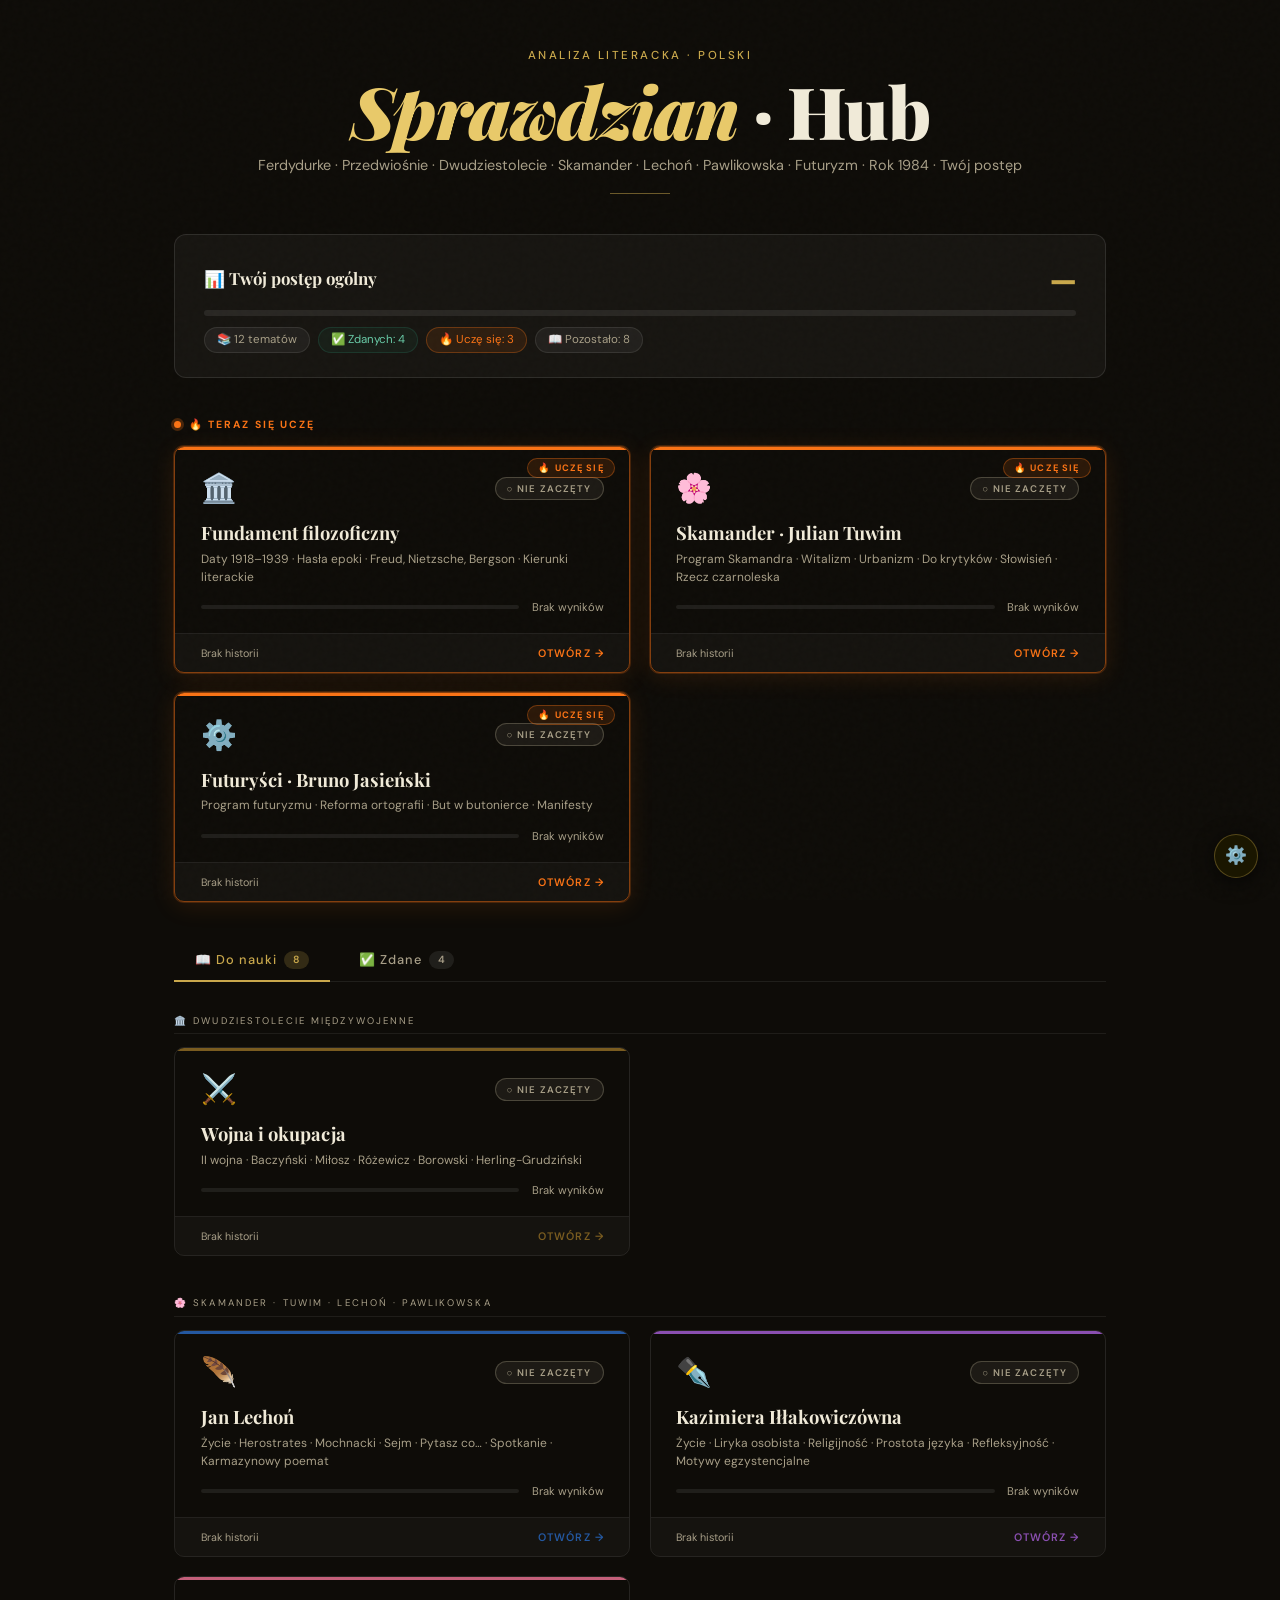
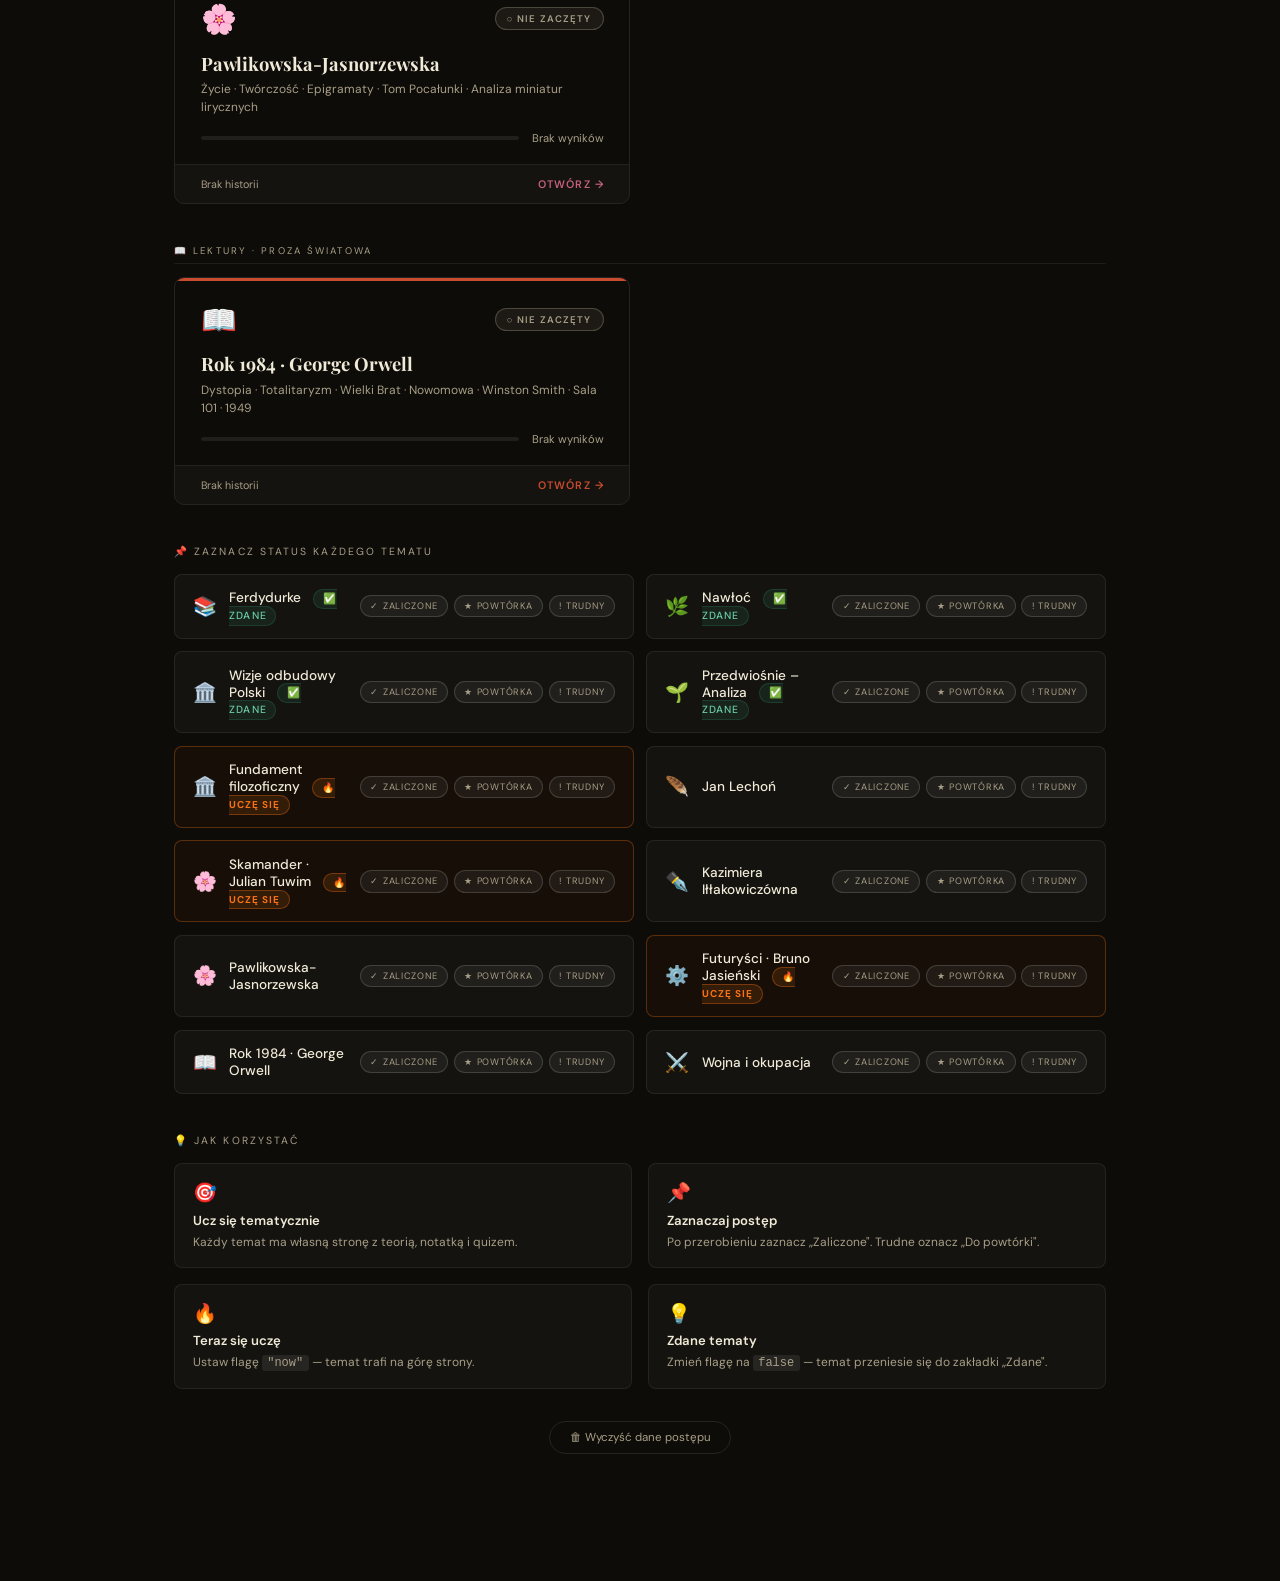
==== commit 90fb4619: "Update index.html" ====
--- a/index.html
+++ b/index.html
@@ -423,15 +423,15 @@
          "now"  = TERAZ SIĘ UCZĘ
          ============================================================ */
       const TOPIC_FLAGS = {
-        temat1: "now", // Ferdydurke
+        temat1: false, // Ferdydurke
         temat2: false, // Nawłoć
         temat3: false, // Wizje odbudowy Polski
-        temat4: "now", // Przedwiośnie – Analiza
+        temat4: false, // Przedwiośnie – Analiza
         temat5: true, // Jan Lechoń
         temat6: true, // Iłłakowiczówna
         temat7: true, // Pawlikowska
-        temat8: true, // Futuryzm i Jasieński
-        temat9: true, // Skamander · Tuwim
+        temat8: "now" , // Futuryzm i Jasieński
+        temat9: "now" , // Skamander · Tuwim
         temat10: "now", // Fundament filozoficzny epoki
         rok1984: true, // Rok 1984 · Orwell  ← NOWY
         wojna_okupacja: true,
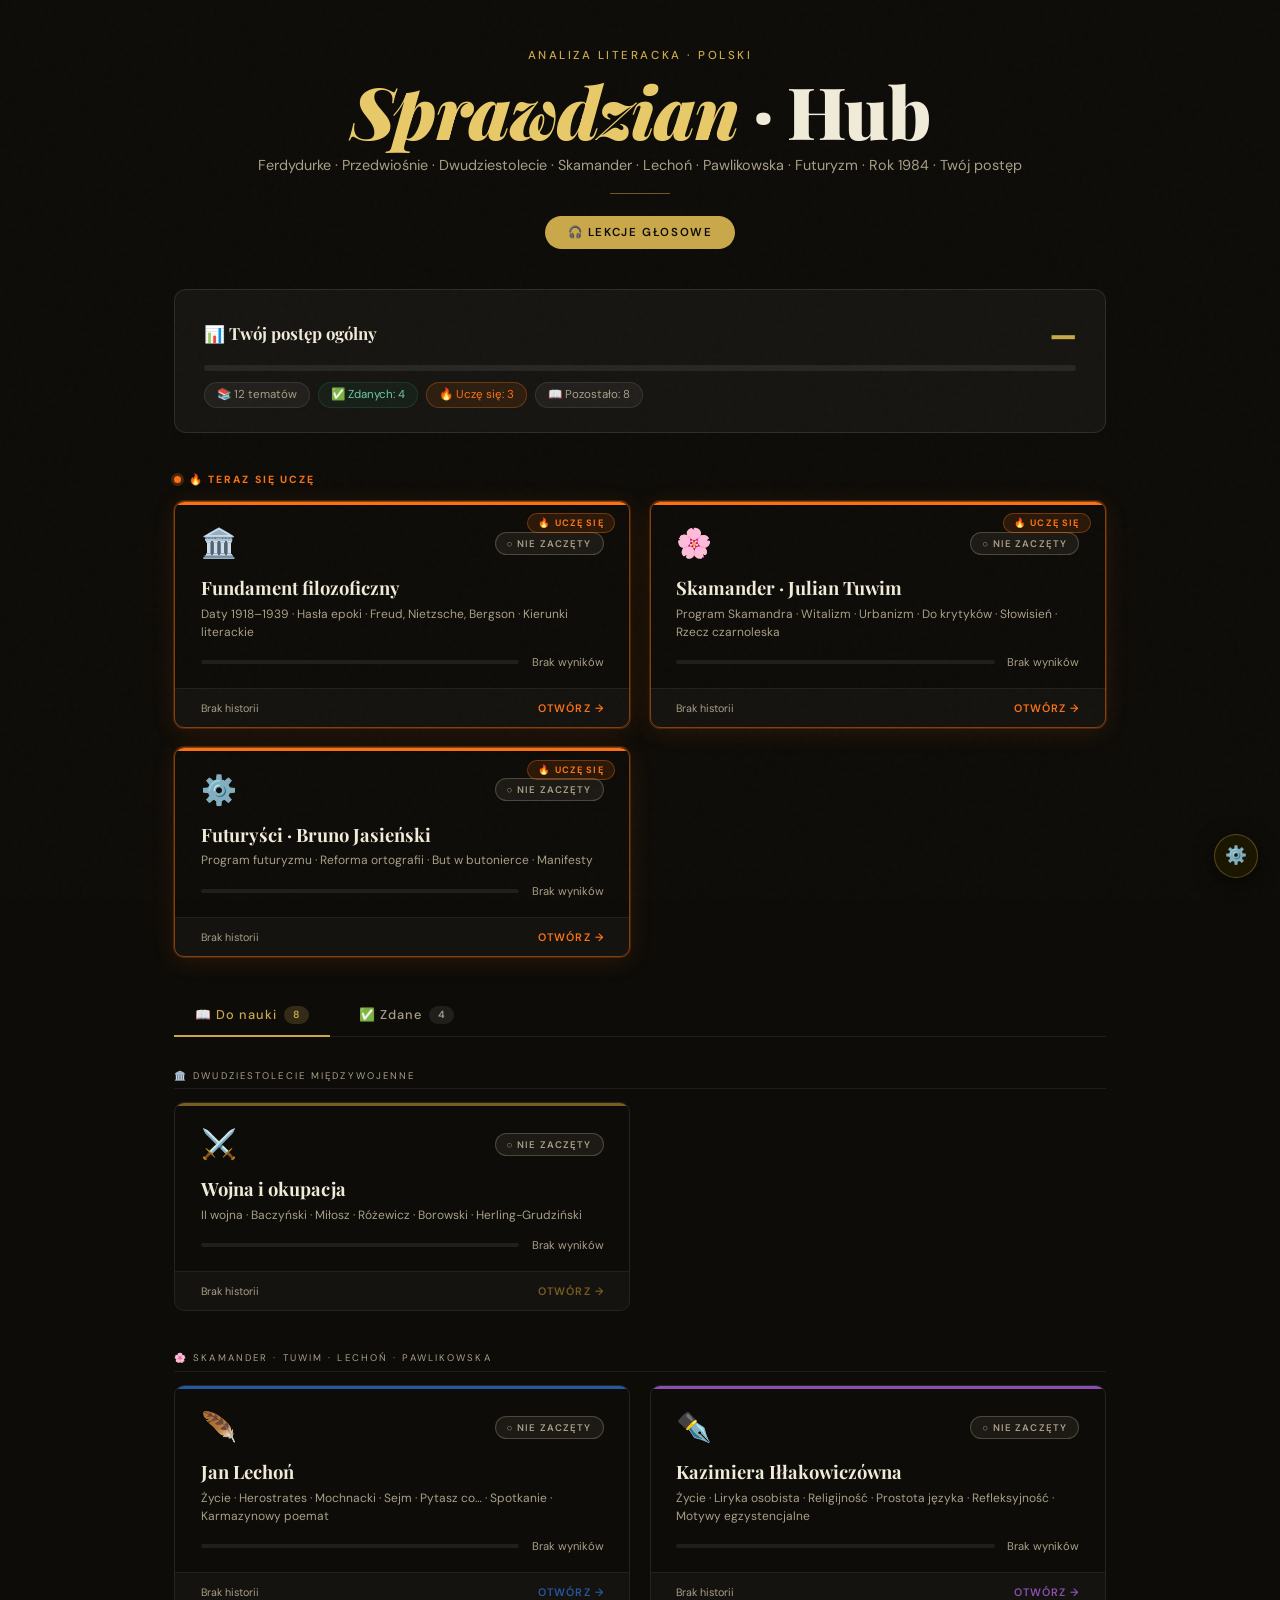
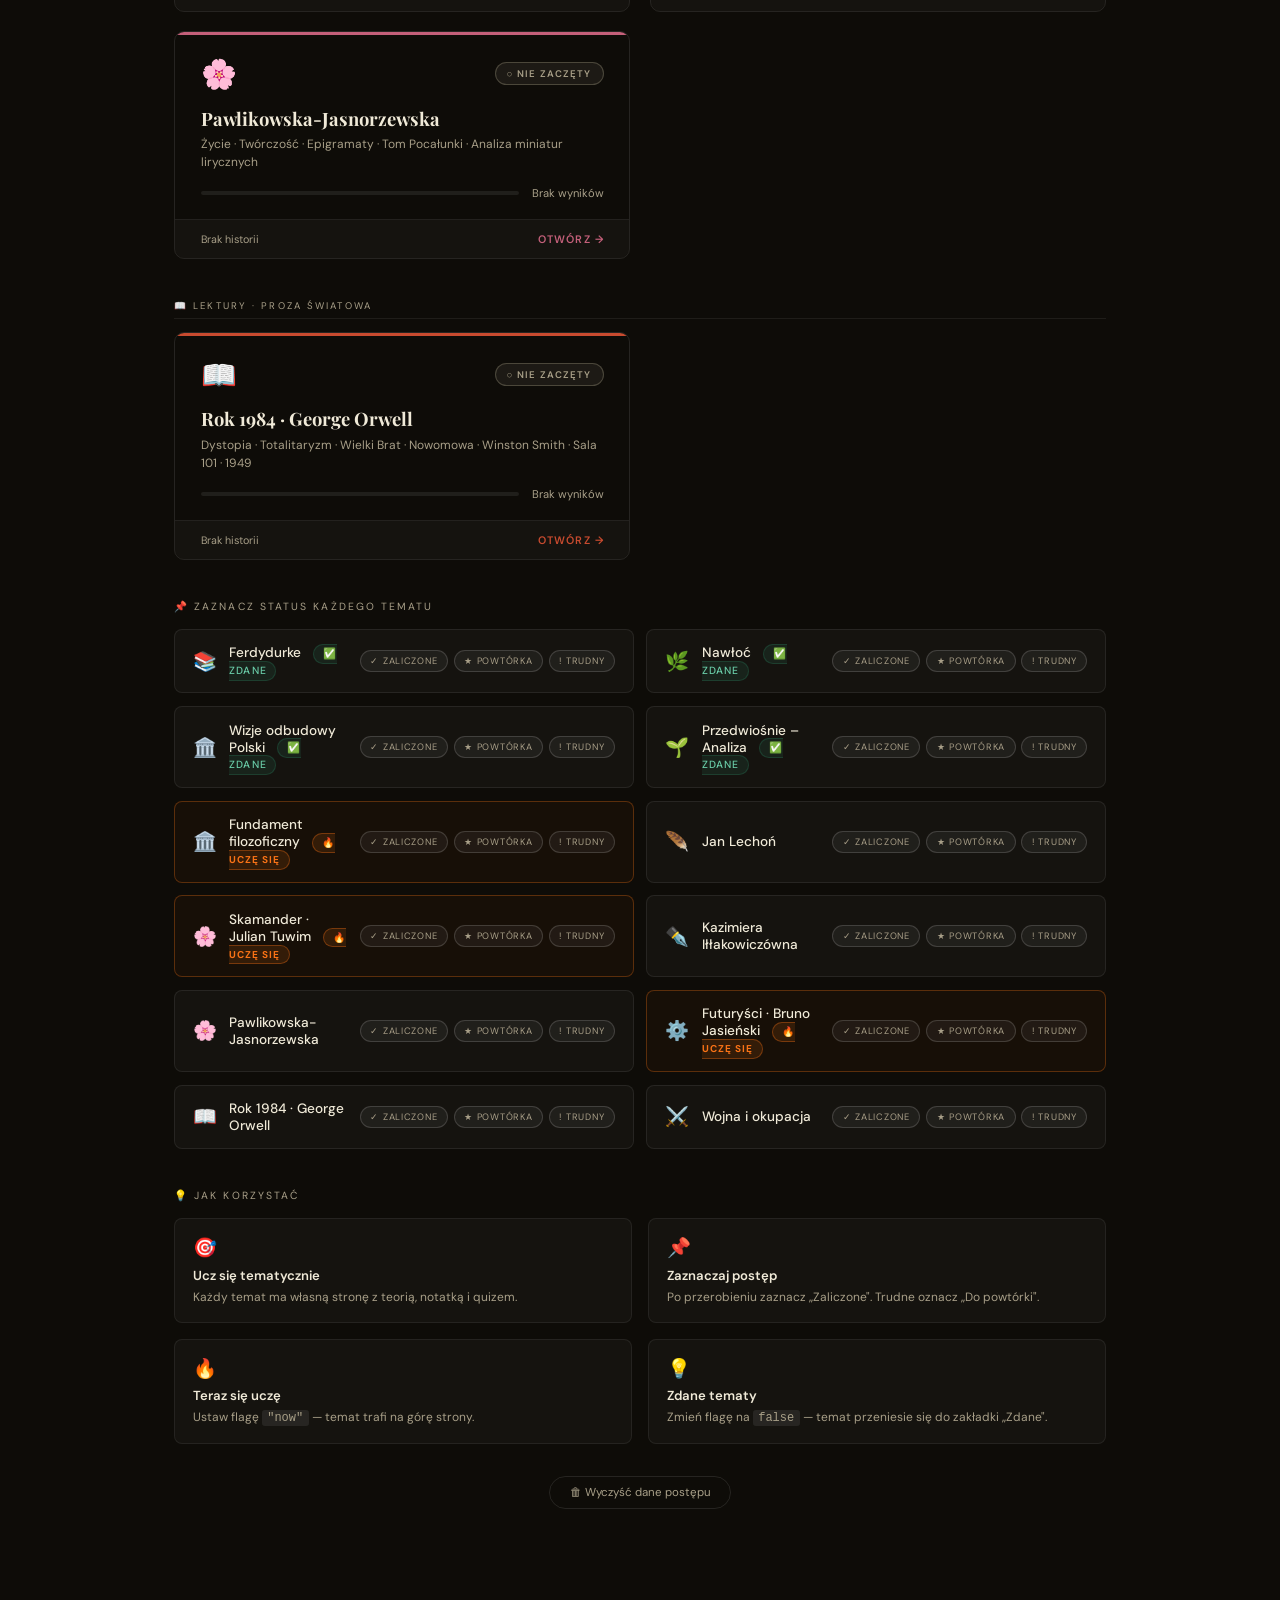
==== commit 49925c6a: "Dodanie voice learn" ====
--- a/index.html
+++ b/index.html
@@ -24,6 +24,18 @@
         Pawlikowska · Futuryzm · Rok 1984 · Twój postęp
       </p>
       <div class="div"></div>
+      <a href="voice_learn.html" style="
+  display:inline-flex;align-items:center;gap:.5rem;
+  margin-top:1.4rem;
+  font-family:'DM Sans',sans-serif;
+  font-size:.72rem;font-weight:600;letter-spacing:.14em;text-transform:uppercase;
+  color:#0e0c08;background:#c9a84c;
+  padding:.55rem 1.4rem;border-radius:100px;
+  text-decoration:none;
+  transition:background .2s;
+" onmouseover="this.style.background='#e8c96a'" onmouseout="this.style.background='#c9a84c'">
+  🎧 Lekcje głosowe
+</a>
     </header>
 
     <div class="page">
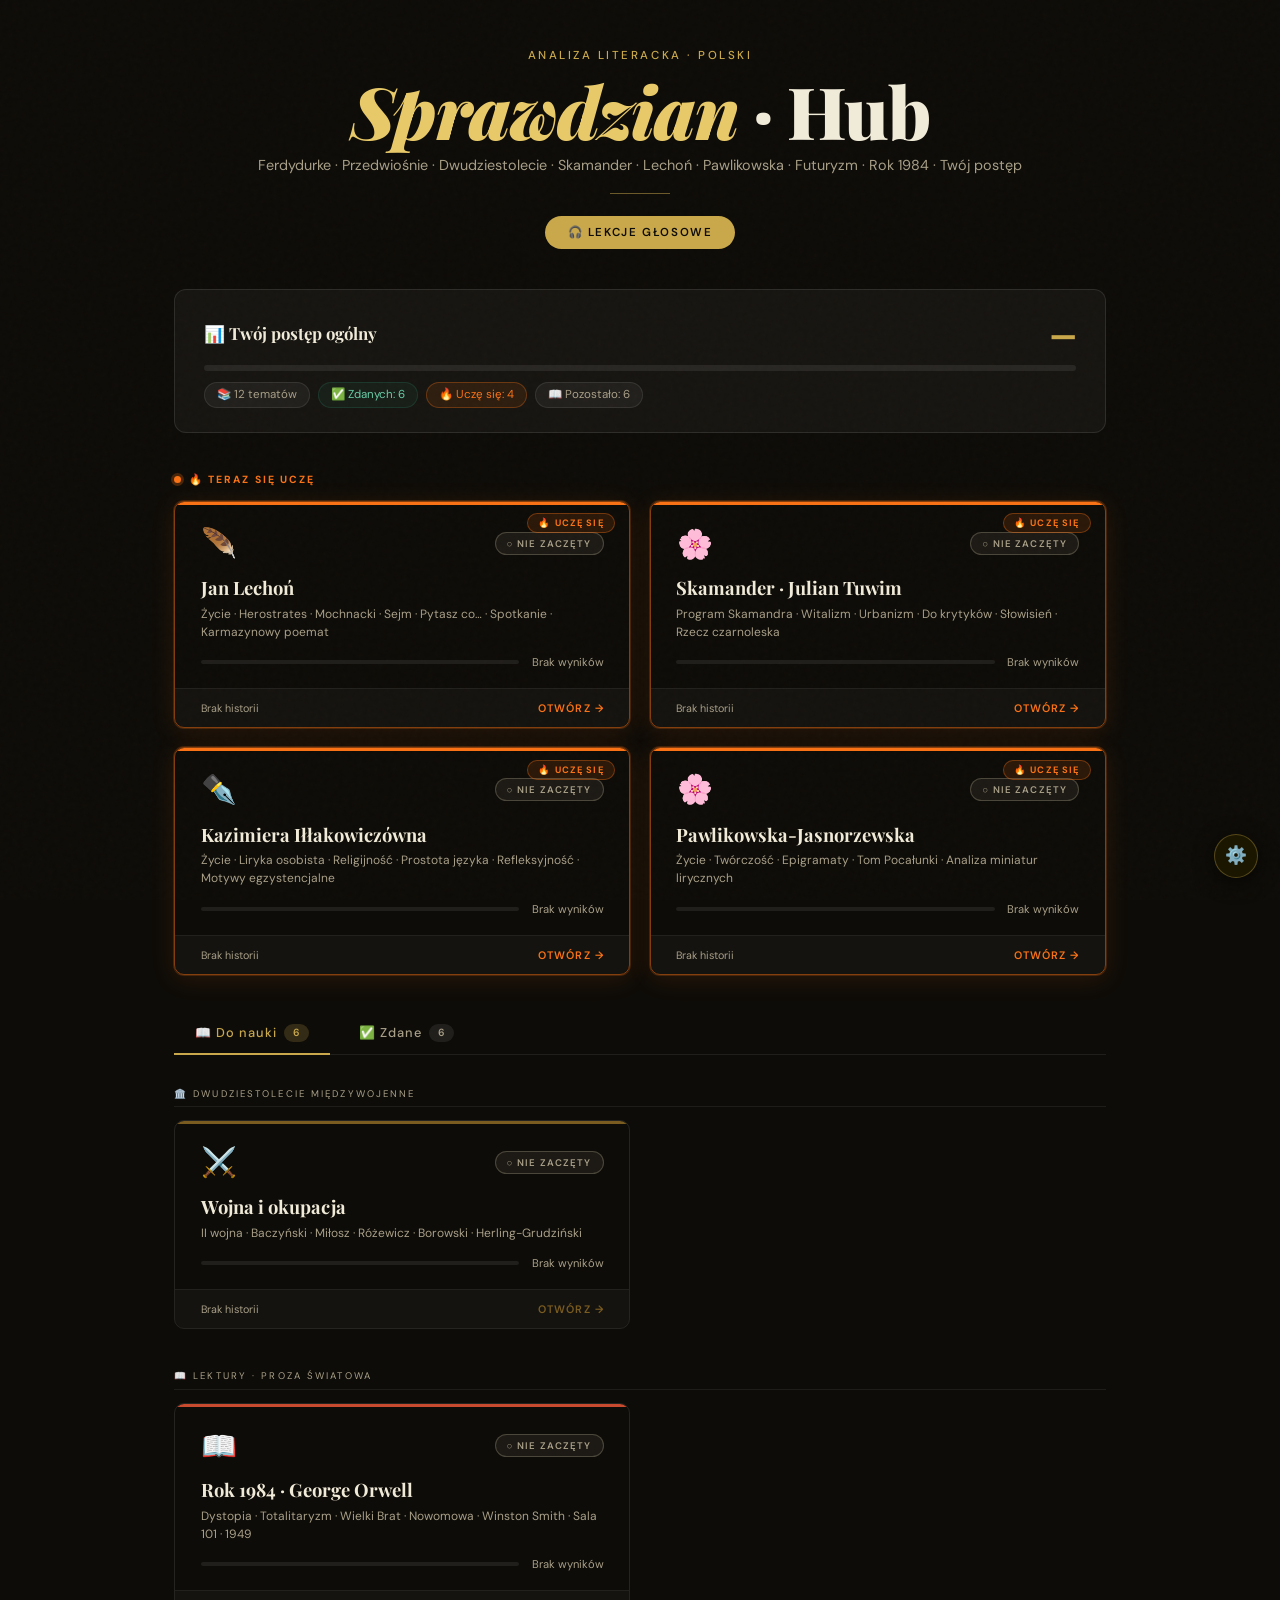
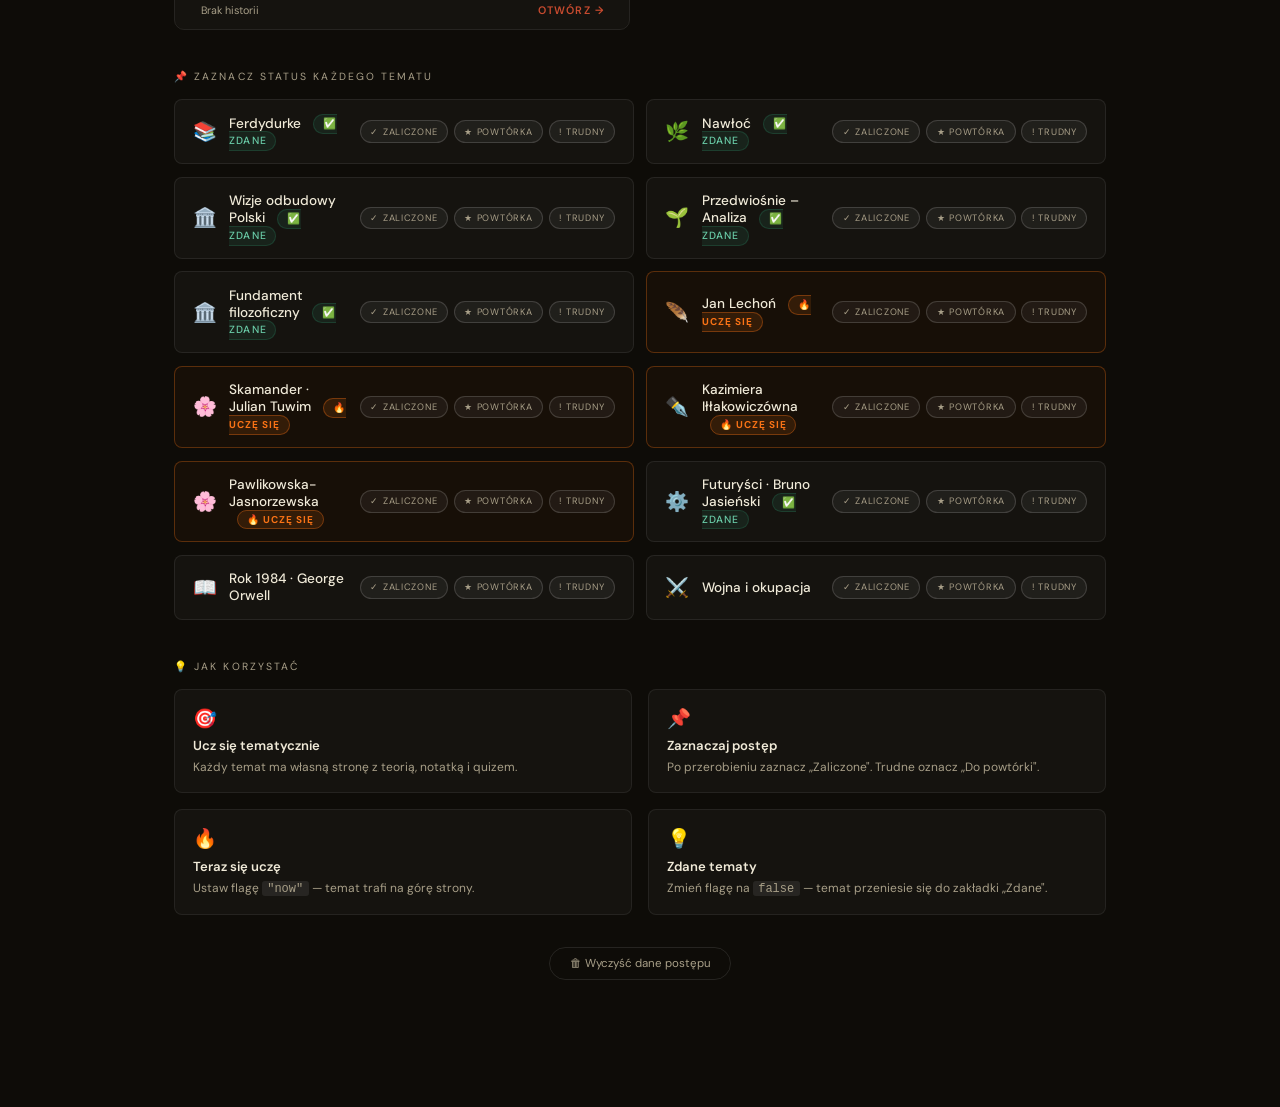
==== commit 2d900659: "upddd" ====
--- a/index.html
+++ b/index.html
@@ -439,12 +439,12 @@
         temat2: false, // Nawłoć
         temat3: false, // Wizje odbudowy Polski
         temat4: false, // Przedwiośnie – Analiza
-        temat5: true, // Jan Lechoń
-        temat6: true, // Iłłakowiczówna
-        temat7: true, // Pawlikowska
-        temat8: "now" , // Futuryzm i Jasieński
+        temat5: "now", // Jan Lechoń
+        temat6: "now", // Iłłakowiczówna
+        temat7: "now", // Pawlikowska
+        temat8: false , // Futuryzm i Jasieński
         temat9: "now" , // Skamander · Tuwim
-        temat10: "now", // Fundament filozoficzny epoki
+        temat10: false, // Fundament filozoficzny epoki
         rok1984: true, // Rok 1984 · Orwell  ← NOWY
         wojna_okupacja: true,
       };
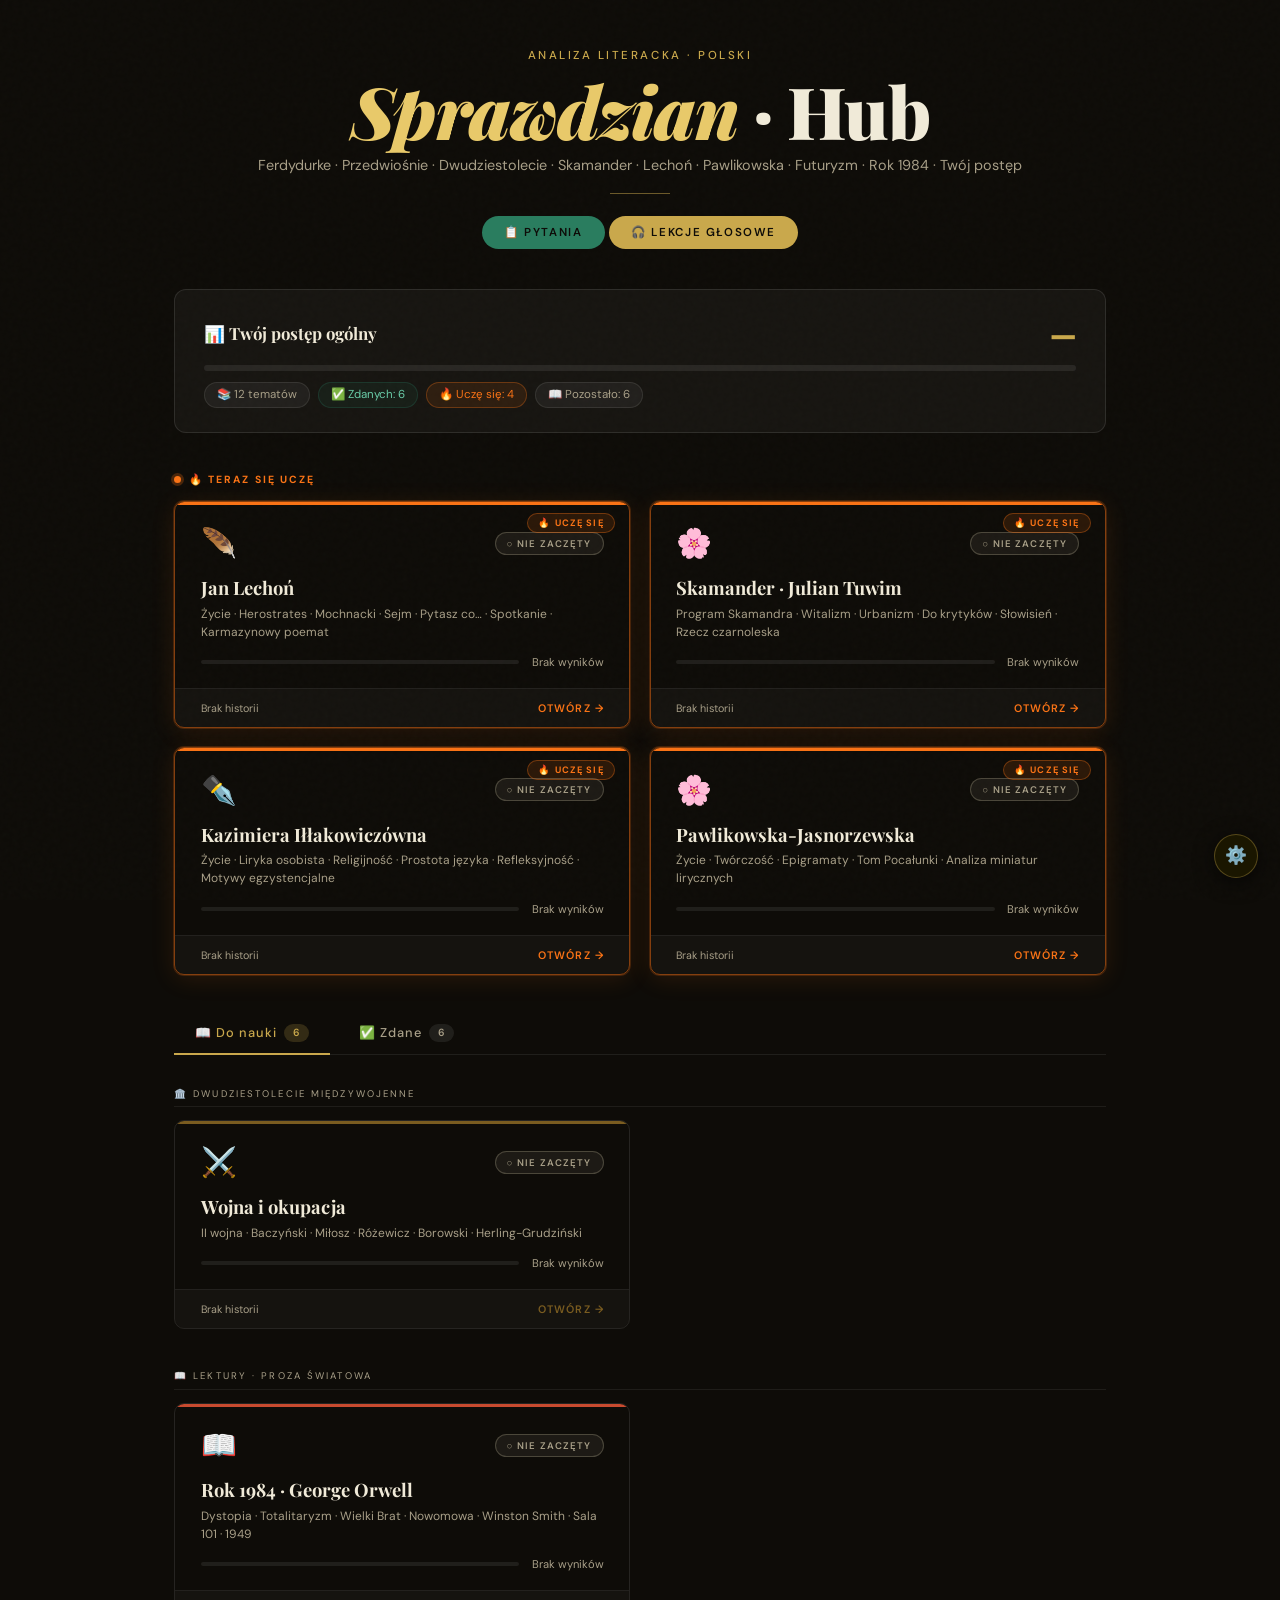
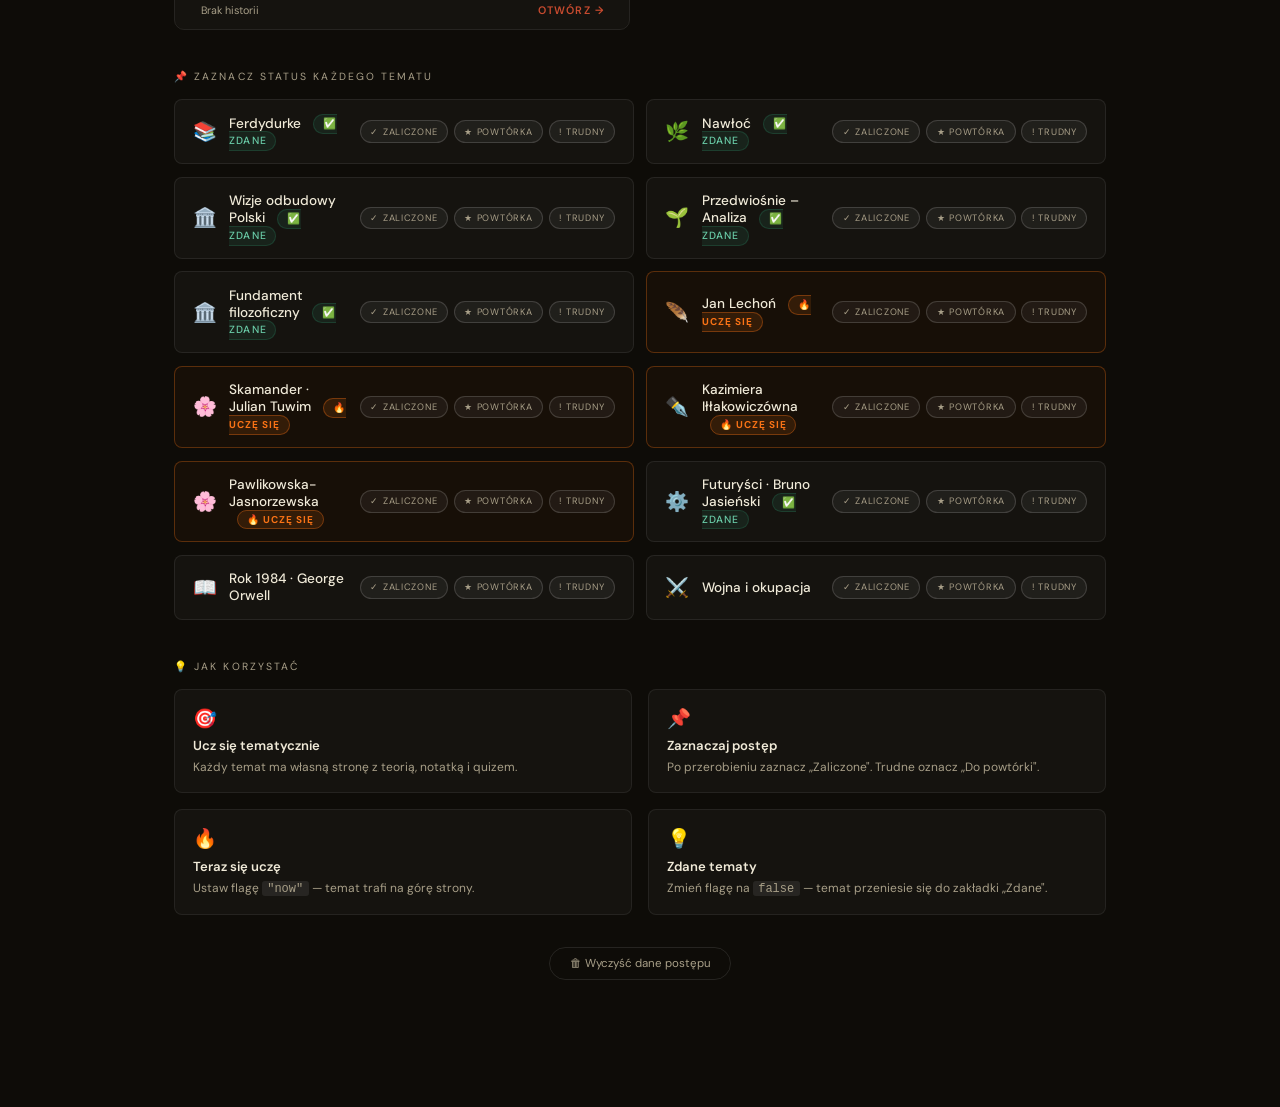
==== commit 75ebe642: "Pytania" ====
--- a/index.html
+++ b/index.html
@@ -24,6 +24,18 @@
         Pawlikowska · Futuryzm · Rok 1984 · Twój postęp
       </p>
       <div class="div"></div>
+      <a href="assets/pytania.jpg" target="_blank" style="
+  display:inline-flex;align-items:center;gap:.5rem;
+  margin-top:1.4rem;
+  font-family:'DM Sans',sans-serif;
+  font-size:.72rem;font-weight:600;letter-spacing:.14em;text-transform:uppercase;
+  color:#0e0c08;background:#2a7d5f;
+  padding:.55rem 1.4rem;border-radius:100px;
+  text-decoration:none;
+  transition:background .2s;
+" onmouseover="this.style.background='#3aad85'" onmouseout="this.style.background='#2a7d5f'">
+  📋 Pytania
+</a>
       <a href="voice_learn.html" style="
   display:inline-flex;align-items:center;gap:.5rem;
   margin-top:1.4rem;
@@ -428,243 +440,72 @@
     </style>
 
     <script>
-      /* ============================================================
-         ★★★  FLAGI TEMATÓW  ★★★
-         true   = DO NAUKI
-         false  = ZDANY
-         "now"  = TERAZ SIĘ UCZĘ
-         ============================================================ */
       const TOPIC_FLAGS = {
-        temat1: false, // Ferdydurke
-        temat2: false, // Nawłoć
-        temat3: false, // Wizje odbudowy Polski
-        temat4: false, // Przedwiośnie – Analiza
-        temat5: "now", // Jan Lechoń
-        temat6: "now", // Iłłakowiczówna
-        temat7: "now", // Pawlikowska
-        temat8: false , // Futuryzm i Jasieński
-        temat9: "now" , // Skamander · Tuwim
-        temat10: false, // Fundament filozoficzny epoki
-        rok1984: true, // Rok 1984 · Orwell  ← NOWY
+        temat1: false,
+        temat2: false,
+        temat3: false,
+        temat4: false,
+        temat5: "now",
+        temat6: "now",
+        temat7: "now",
+        temat8: false,
+        temat9: "now",
+        temat10: false,
+        rok1984: true,
         wojna_okupacja: true,
       };
 
       const T = [
-        {
-          id: "ferdydurke",
-          flagKey: "temat1",
-          group: "ferdydurke",
-          l: "Ferdydurke",
-          e: "📚",
-          c: "#c84b2f",
-          f: "temat1.html",
-          d: "Tytuł · Absurd · Awangarda · Groteska · Symbole · Miejsce akcji · Gombrowicz 1937",
-        },
-        {
-          id: "nawloc",
-          flagKey: "temat2",
-          group: "przedwiosnie",
-          l: "Nawłoć",
-          e: "🌿",
-          c: "#2a7d5f",
-          f: "temat2.html",
-          d: "Przestrzeń · Kontrast społeczny · Bohaterowie · Znaczenie dworku · Żeromski 1924",
-        },
-        {
-          id: "wizje",
-          flagKey: "temat3",
-          group: "przedwiosnie",
-          l: "Wizje odbudowy Polski",
-          e: "🏛️",
-          c: "#2458a0",
-          f: "temat3.html",
-          d: "Seweryn · Szklane domy · Gajowiec · Lulek · Dylemat Cezarego · Żeromski 1924",
-        },
-        {
-          id: "przedwiosnie",
-          flagKey: "temat4",
-          group: "przedwiosnie",
-          l: "Przedwiośnie – Analiza",
-          e: "🌱",
-          c: "#b87020",
-          f: "temat4.html",
-          d: "Fabuła · Charakterystyka bohaterów · Tytuł · Analiza porównawcza",
-        },
-        {
-          id: "dwudziestolecie",
-          flagKey: "temat10",
-          group: "epoka",
-          l: "Fundament filozoficzny",
-          e: "🏛️",
-          c: "#9c3060",
-          f: "temat10.html",
-          d: "Daty 1918–1939 · Hasła epoki · Freud, Nietzsche, Bergson · Kierunki literackie",
-        },
-        {
-          id: "lechoń",
-          flagKey: "temat5",
-          group: "skamander",
-          l: "Jan Lechoń",
-          e: "🪶",
-          c: "#2458a0",
-          f: "temat5.html",
-          d: "Życie · Herostrates · Mochnacki · Sejm · Pytasz co… · Spotkanie · Karmazynowy poemat",
-        },
-        {
-          id: "skamander_tuwim",
-          flagKey: "temat9",
-          group: "skamander",
-          l: "Skamander · Julian Tuwim",
-          e: "🌸",
-          c: "#6a3d9c",
-          f: "temat9.html",
-          d: "Program Skamandra · Witalizm · Urbanizm · Do krytyków · Słowisień · Rzecz czarnoleska",
-        },
-        {
-          id: "illakowiczowna",
-          flagKey: "temat6",
-          group: "skamander",
-          l: "Kazimiera Iłłakowiczówna",
-          e: "✒️",
-          c: "#8a4fb0",
-          f: "temat6.html",
-          d: "Życie · Liryka osobista · Religijność · Prostota języka · Refleksyjność · Motywy egzystencjalne",
-        },
-        {
-          id: "pawlikowska",
-          flagKey: "temat7",
-          group: "skamander",
-          l: "Pawlikowska-Jasnorzewska",
-          e: "🌸",
-          c: "#c4607a",
-          f: "temat7.html",
-          d: "Życie · Twórczość · Epigramaty · Tom Pocałunki · Analiza miniatur lirycznych",
-        },
-        {
-          id: "futuryzm_jasienski",
-          flagKey: "temat8",
-          group: "futuryzm",
-          l: "Futuryści · Bruno Jasieński",
-          e: "⚙️",
-          c: "#c0362a",
-          f: "temat8.html",
-          d: "Program futuryzmu · Reforma ortografii · But w butonierce · Manifesty",
-        },
-        // ★ NOWY TEMAT — ROK 1984 ★
-        {
-          id: "rok1984",
-          flagKey: "rok1984",
-          group: "lektury",
-          l: "Rok 1984 · George Orwell",
-          e: "📖",
-          c: "#c84b2f",
-          f: "rok1984.html",
-          d: "Dystopia · Totalitaryzm · Wielki Brat · Nowomowa · Winston Smith · Sala 101 · 1949",
-        },
-        {
-          id: "wojna_okupacja",
-          flagKey: "wojna_okupacja",
-          group: "epoka",
-          l: "Wojna i okupacja",
-          e: "⚔️",
-          c: "#7a5c20",
-          f: "wojna_i_okupacja.html",
-          d: "II wojna · Baczyński · Miłosz · Różewicz · Borowski · Herling-Grudziński",
-        },
+        { id: "ferdydurke", flagKey: "temat1", group: "ferdydurke", l: "Ferdydurke", e: "📚", c: "#c84b2f", f: "temat1.html", d: "Tytuł · Absurd · Awangarda · Groteska · Symbole · Miejsce akcji · Gombrowicz 1937" },
+        { id: "nawloc", flagKey: "temat2", group: "przedwiosnie", l: "Nawłoć", e: "🌿", c: "#2a7d5f", f: "temat2.html", d: "Przestrzeń · Kontrast społeczny · Bohaterowie · Znaczenie dworku · Żeromski 1924" },
+        { id: "wizje", flagKey: "temat3", group: "przedwiosnie", l: "Wizje odbudowy Polski", e: "🏛️", c: "#2458a0", f: "temat3.html", d: "Seweryn · Szklane domy · Gajowiec · Lulek · Dylemat Cezarego · Żeromski 1924" },
+        { id: "przedwiosnie", flagKey: "temat4", group: "przedwiosnie", l: "Przedwiośnie – Analiza", e: "🌱", c: "#b87020", f: "temat4.html", d: "Fabuła · Charakterystyka bohaterów · Tytuł · Analiza porównawcza" },
+        { id: "dwudziestolecie", flagKey: "temat10", group: "epoka", l: "Fundament filozoficzny", e: "🏛️", c: "#9c3060", f: "temat10.html", d: "Daty 1918–1939 · Hasła epoki · Freud, Nietzsche, Bergson · Kierunki literackie" },
+        { id: "lechoń", flagKey: "temat5", group: "skamander", l: "Jan Lechoń", e: "🪶", c: "#2458a0", f: "temat5.html", d: "Życie · Herostrates · Mochnacki · Sejm · Pytasz co… · Spotkanie · Karmazynowy poemat" },
+        { id: "skamander_tuwim", flagKey: "temat9", group: "skamander", l: "Skamander · Julian Tuwim", e: "🌸", c: "#6a3d9c", f: "temat9.html", d: "Program Skamandra · Witalizm · Urbanizm · Do krytyków · Słowisień · Rzecz czarnoleska" },
+        { id: "illakowiczowna", flagKey: "temat6", group: "skamander", l: "Kazimiera Iłłakowiczówna", e: "✒️", c: "#8a4fb0", f: "temat6.html", d: "Życie · Liryka osobista · Religijność · Prostota języka · Refleksyjność · Motywy egzystencjalne" },
+        { id: "pawlikowska", flagKey: "temat7", group: "skamander", l: "Pawlikowska-Jasnorzewska", e: "🌸", c: "#c4607a", f: "temat7.html", d: "Życie · Twórczość · Epigramaty · Tom Pocałunki · Analiza miniatur lirycznych" },
+        { id: "futuryzm_jasienski", flagKey: "temat8", group: "futuryzm", l: "Futuryści · Bruno Jasieński", e: "⚙️", c: "#c0362a", f: "temat8.html", d: "Program futuryzmu · Reforma ortografii · But w butonierce · Manifesty" },
+        { id: "rok1984", flagKey: "rok1984", group: "lektury", l: "Rok 1984 · George Orwell", e: "📖", c: "#c84b2f", f: "rok1984.html", d: "Dystopia · Totalitaryzm · Wielki Brat · Nowomowa · Winston Smith · Sala 101 · 1949" },
+        { id: "wojna_okupacja", flagKey: "wojna_okupacja", group: "epoka", l: "Wojna i okupacja", e: "⚔️", c: "#7a5c20", f: "wojna_i_okupacja.html", d: "II wojna · Baczyński · Miłosz · Różewicz · Borowski · Herling-Grudziński" },
       ];
 
-      /* ── Flag helpers ── */
-      function getFlag(t) {
-        return TOPIC_FLAGS[t.flagKey];
-      }
-      function isPassed(t) {
-        return getFlag(t) === false;
-      }
-      function isNow(t) {
-        return getFlag(t) === "now";
-      }
-      function isActive(t) {
-        return !isPassed(t);
-      }
-
-      /* ── Progress ── */
+      function getFlag(t) { return TOPIC_FLAGS[t.flagKey]; }
+      function isPassed(t) { return getFlag(t) === false; }
+      function isNow(t) { return getFlag(t) === "now"; }
+      function isActive(t) { return !isPassed(t); }
+
       const SC = {
-        "": {
-          l: "Nie zaczęty",
-          i: "○",
-          c: "#a89f88",
-          b: "rgba(168,159,136,.1)",
-        },
-        done: {
-          l: "Zaliczone ✓",
-          i: "✓",
-          c: "#2a7d5f",
-          b: "rgba(42,125,95,.15)",
-        },
-        focus: {
-          l: "Do powtórki",
-          i: "★",
-          c: "#c9a84c",
-          b: "rgba(201,168,76,.15)",
-        },
+        "": { l: "Nie zaczęty", i: "○", c: "#a89f88", b: "rgba(168,159,136,.1)" },
+        done: { l: "Zaliczone ✓", i: "✓", c: "#2a7d5f", b: "rgba(42,125,95,.15)" },
+        focus: { l: "Do powtórki", i: "★", c: "#c9a84c", b: "rgba(201,168,76,.15)" },
         hard: { l: "Trudny", i: "!", c: "#c84b2f", b: "rgba(200,75,47,.15)" },
       };
-      function gp() {
-        try {
-          return JSON.parse(localStorage.getItem("polski_progress") || "{}");
-        } catch {
-          return {};
-        }
-      }
-      function sp(d) {
-        try {
-          localStorage.setItem("polski_progress", JSON.stringify(d));
-        } catch {}
-      }
-      function setStatus(id, s) {
-        const p = gp();
-        if (!p[id]) p[id] = {};
-        p[id].status = p[id].status === s ? "" : s;
-        sp(p);
-        renderAll();
-      }
-
-      /* ── Tab ── */
+      function gp() { try { return JSON.parse(localStorage.getItem("polski_progress") || "{}"); } catch { return {}; } }
+      function sp(d) { try { localStorage.setItem("polski_progress", JSON.stringify(d)); } catch {} }
+      function setStatus(id, s) { const p = gp(); if (!p[id]) p[id] = {}; p[id].status = p[id].status === s ? "" : s; sp(p); renderAll(); }
+
       let currentTab = "active";
       function switchTab(tab) {
         currentTab = tab;
-        document.getElementById("view-active").style.display =
-          tab === "active" ? "" : "none";
-        document.getElementById("view-passed").style.display =
-          tab === "passed" ? "" : "none";
-        document
-          .getElementById("tab-active")
-          .classList.toggle("active", tab === "active");
-        document
-          .getElementById("tab-passed")
-          .classList.toggle("active", tab === "passed");
-      }
-
-      /* ── Card builder ── */
+        document.getElementById("view-active").style.display = tab === "active" ? "" : "none";
+        document.getElementById("view-passed").style.display = tab === "passed" ? "" : "none";
+        document.getElementById("tab-active").classList.toggle("active", tab === "active");
+        document.getElementById("tab-passed").classList.toggle("active", tab === "passed");
+      }
+
       function buildCard(t, p, i) {
         const td = p[t.id] || {};
         const st = td.status || "";
         const sc = SC[st];
         const lp = td.lastPct;
-        const hist = (td.history || [])
-          .slice(-3)
-          .map((h) => h.pct + "%")
-          .join(" → ");
+        const hist = (td.history || []).slice(-3).map((h) => h.pct + "%").join(" → ");
         const isDone = st === "done";
         const passed = isPassed(t);
         const now = isNow(t);
         const a = document.createElement("a");
         a.href = t.f;
-        a.className =
-          "tc" +
-          (isDone ? " is-done" : "") +
-          (passed ? " is-passed" : "") +
-          (now ? " is-now" : "");
+        a.className = "tc" + (isDone ? " is-done" : "") + (passed ? " is-passed" : "") + (now ? " is-now" : "");
         a.style.cssText = `--tc:${now ? "#f97316" : t.c};animation-delay:${i * 0.07}s;position:relative`;
         a.innerHTML = `
           <div class="tci">
@@ -686,12 +527,9 @@
         return a;
       }
 
-      /* ── MAIN RENDER ── */
       function renderAll() {
         const p = gp();
-        const pcts = T.map((t) => p[t.id]?.lastPct).filter(
-          (x) => x !== undefined,
-        );
+        const pcts = T.map((t) => p[t.id]?.lastPct).filter((x) => x !== undefined);
         const nowTopics = T.filter((t) => isNow(t));
         const passedTopics = T.filter((t) => isPassed(t));
         const activeTopics = T.filter((t) => isActive(t) && !isNow(t));
@@ -721,10 +559,8 @@
             <div class="stat-pill sp-left">📖 Zaliczone: ${doneCount}/${total}</div>`;
         }
         document.getElementById("count-active").textContent = allActive.length;
-        document.getElementById("count-passed").textContent =
-          passedTopics.length;
-
-        /* NOW section */
+        document.getElementById("count-passed").textContent = passedTopics.length;
+
         const nowSection = document.getElementById("now-studying-section");
         const nowGrid = document.getElementById("tg-now");
         nowGrid.innerHTML = "";
@@ -733,7 +569,6 @@
           nowTopics.forEach((t, i) => nowGrid.appendChild(buildCard(t, p, i)));
         } else nowSection.style.display = "none";
 
-        /* ACTIVE groups */
         const groups = {
           ferdydurke: document.getElementById("tg-ferdydurke"),
           przedwiosnie: document.getElementById("tg-przedwiosnie"),
@@ -744,14 +579,7 @@
         };
         Object.values(groups).forEach((el) => (el.innerHTML = ""));
         const groupsWithActive = new Set(activeTopics.map((t) => t.group));
-        [
-          "ferdydurke",
-          "przedwiosnie",
-          "epoka",
-          "skamander",
-          "futuryzm",
-          "lektury",
-        ].forEach((grp) => {
+        ["ferdydurke", "przedwiosnie", "epoka", "skamander", "futuryzm", "lektury"].forEach((grp) => {
           const lbl = document.getElementById("lbl-" + grp);
           const show = groupsWithActive.has(grp);
           if (lbl) lbl.style.display = show ? "" : "none";
@@ -761,30 +589,23 @@
           const grp = groups[t.group] || groups["epoka"];
           if (grp) grp.appendChild(buildCard(t, p, i));
         });
-        document.getElementById("all-done-msg").style.display =
-          activeTopics.length === 0 && nowTopics.length === 0 ? "" : "none";
-
-        /* PASSED grid */
+        document.getElementById("all-done-msg").style.display = activeTopics.length === 0 && nowTopics.length === 0 ? "" : "none";
+
         const passedGrid = document.getElementById("tg-passed");
         passedGrid.innerHTML = "";
-        passedTopics.forEach((t, i) =>
-          passedGrid.appendChild(buildCard(t, p, i)),
-        );
-        document.getElementById("no-passed-msg").style.display =
-          passedTopics.length === 0 ? "" : "none";
-
-        /* STATUS ROWS */
+        passedTopics.forEach((t, i) => passedGrid.appendChild(buildCard(t, p, i)));
+        document.getElementById("no-passed-msg").style.display = passedTopics.length === 0 ? "" : "none";
+
         const sg = document.getElementById("sg");
         sg.innerHTML = "";
         T.forEach((t, i) => {
           const td = p[t.id] || {};
           const cur = td.status || "";
           const isDone = cur === "done";
+          const now = isNow(t);
           const passed = isPassed(t);
-          const now = isNow(t);
           const row = document.createElement("div");
-          row.className =
-            "sr" + (isDone ? " is-done" : "") + (now ? " sr-now" : "");
+          row.className = "sr" + (isDone ? " is-done" : "") + (now ? " sr-now" : "");
           row.style.animationDelay = i * 0.06 + "s";
           row.innerHTML = `
             <span style="font-size:1.2rem">${t.e}</span>
@@ -803,7 +624,6 @@
         renderDevPanel();
       }
 
-      /* ── DEV PANEL ── */
       const GROUP_LABELS = {
         ferdydurke: "📚 Ferdydurke",
         przedwiosnie: "🌿 Przedwiośnie",
@@ -817,10 +637,7 @@
         const body = document.getElementById("dp-body");
         body.innerHTML = "";
         const grps = {};
-        T.forEach((t) => {
-          if (!grps[t.group]) grps[t.group] = [];
-          grps[t.group].push(t);
-        });
+        T.forEach((t) => { if (!grps[t.group]) grps[t.group] = []; grps[t.group].push(t); });
         Object.entries(grps).forEach(([grp, topics]) => {
           const sec = document.createElement("div");
           sec.className = "dp-section";
@@ -844,51 +661,19 @@
           body.appendChild(sec);
         });
       }
-      function devToggle(id, c) {
-        const p = gp();
-        if (!p[id]) p[id] = {};
-        p[id].status = c ? "done" : "";
-        sp(p);
-        renderAll();
-      }
-      function bulkDone() {
-        const p = gp();
-        T.forEach((t) => {
-          if (!p[t.id]) p[t.id] = {};
-          p[t.id].status = "done";
-        });
-        sp(p);
-        renderAll();
-      }
-      function bulkClear() {
-        const p = gp();
-        T.forEach((t) => {
-          if (p[t.id]) p[t.id].status = "";
-        });
-        sp(p);
-        renderAll();
-      }
-      function toggleDevPanel() {
-        document.getElementById("dev-panel").classList.toggle("open");
-      }
-      function confirmReset() {
-        if (confirm("Wyczyścić wszystkie dane postępu i wyniki quizów?")) {
-          localStorage.removeItem("polski_progress");
-          renderAll();
-        }
-      }
+      function devToggle(id, c) { const p = gp(); if (!p[id]) p[id] = {}; p[id].status = c ? "done" : ""; sp(p); renderAll(); }
+      function bulkDone() { const p = gp(); T.forEach((t) => { if (!p[t.id]) p[t.id] = {}; p[t.id].status = "done"; }); sp(p); renderAll(); }
+      function bulkClear() { const p = gp(); T.forEach((t) => { if (p[t.id]) p[t.id].status = ""; }); sp(p); renderAll(); }
+      function toggleDevPanel() { document.getElementById("dev-panel").classList.toggle("open"); }
+      function confirmReset() { if (confirm("Wyczyścić wszystkie dane postępu i wyniki quizów?")) { localStorage.removeItem("polski_progress"); renderAll(); } }
 
       renderAll();
       document.addEventListener("click", (e) => {
         const panel = document.getElementById("dev-panel");
         const toggle = document.getElementById("dev-toggle");
-        if (
-          panel.classList.contains("open") &&
-          !panel.contains(e.target) &&
-          !toggle.contains(e.target)
-        )
+        if (panel.classList.contains("open") && !panel.contains(e.target) && !toggle.contains(e.target))
           panel.classList.remove("open");
       });
     </script>
   </body>
-</html>
+</html>
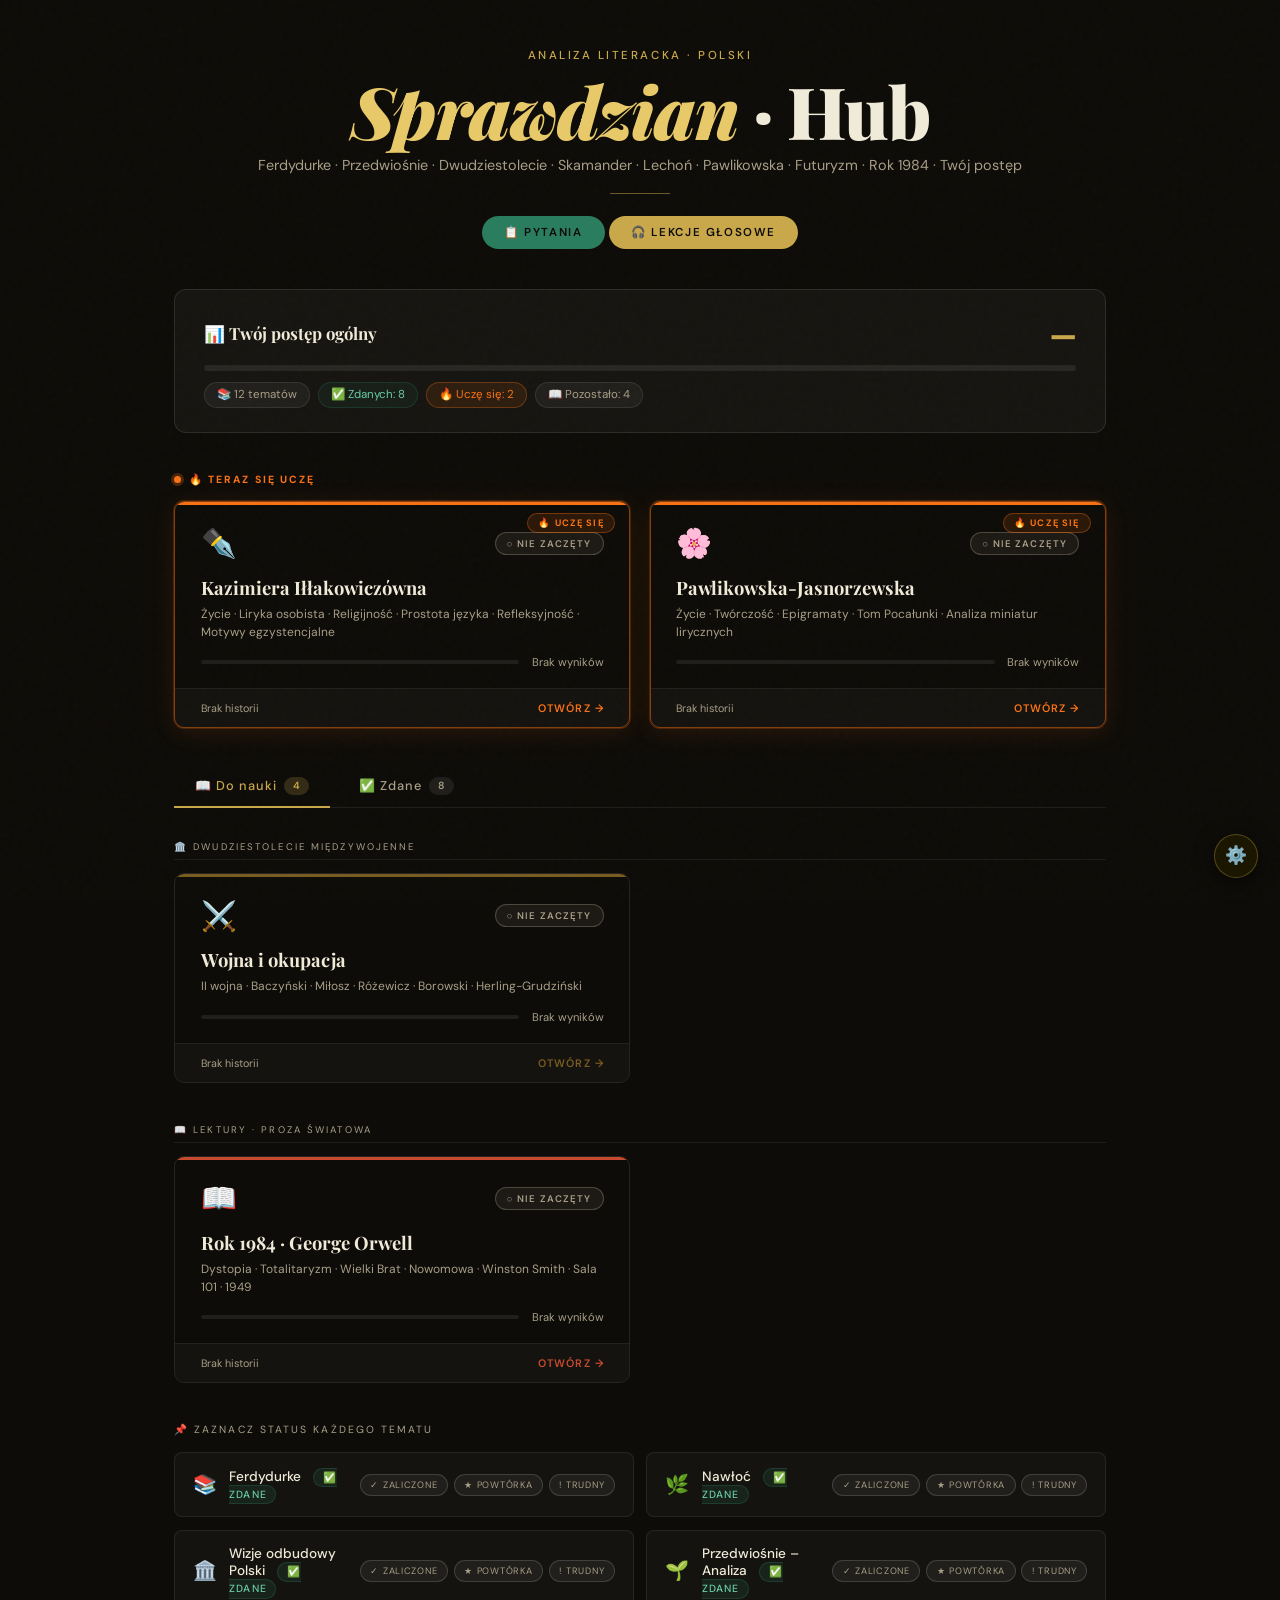
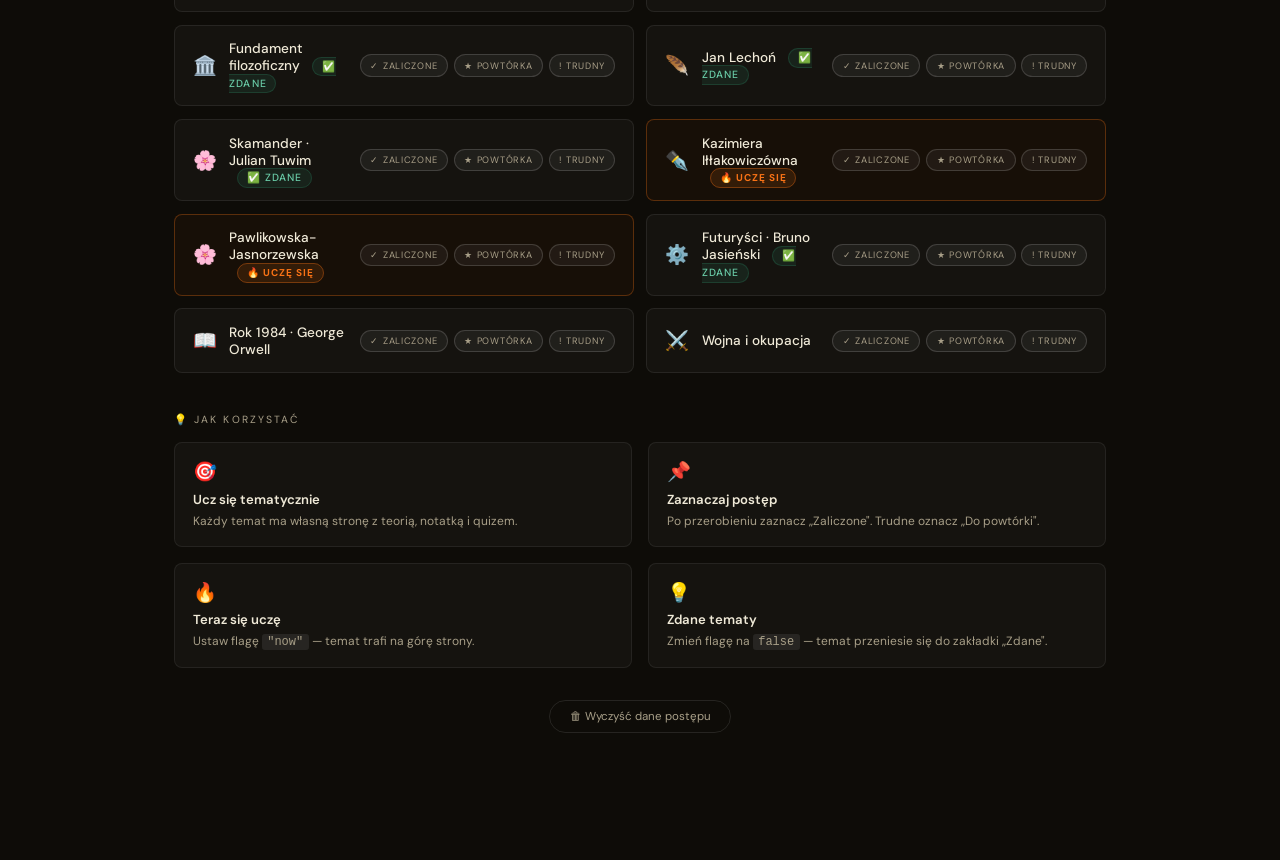
==== commit 31290f9b: "Update index.html" ====
--- a/index.html
+++ b/index.html
@@ -445,11 +445,11 @@
         temat2: false,
         temat3: false,
         temat4: false,
-        temat5: "now",
+        temat5: false,
         temat6: "now",
         temat7: "now",
         temat8: false,
-        temat9: "now",
+        temat9: false,
         temat10: false,
         rok1984: true,
         wojna_okupacja: true,
